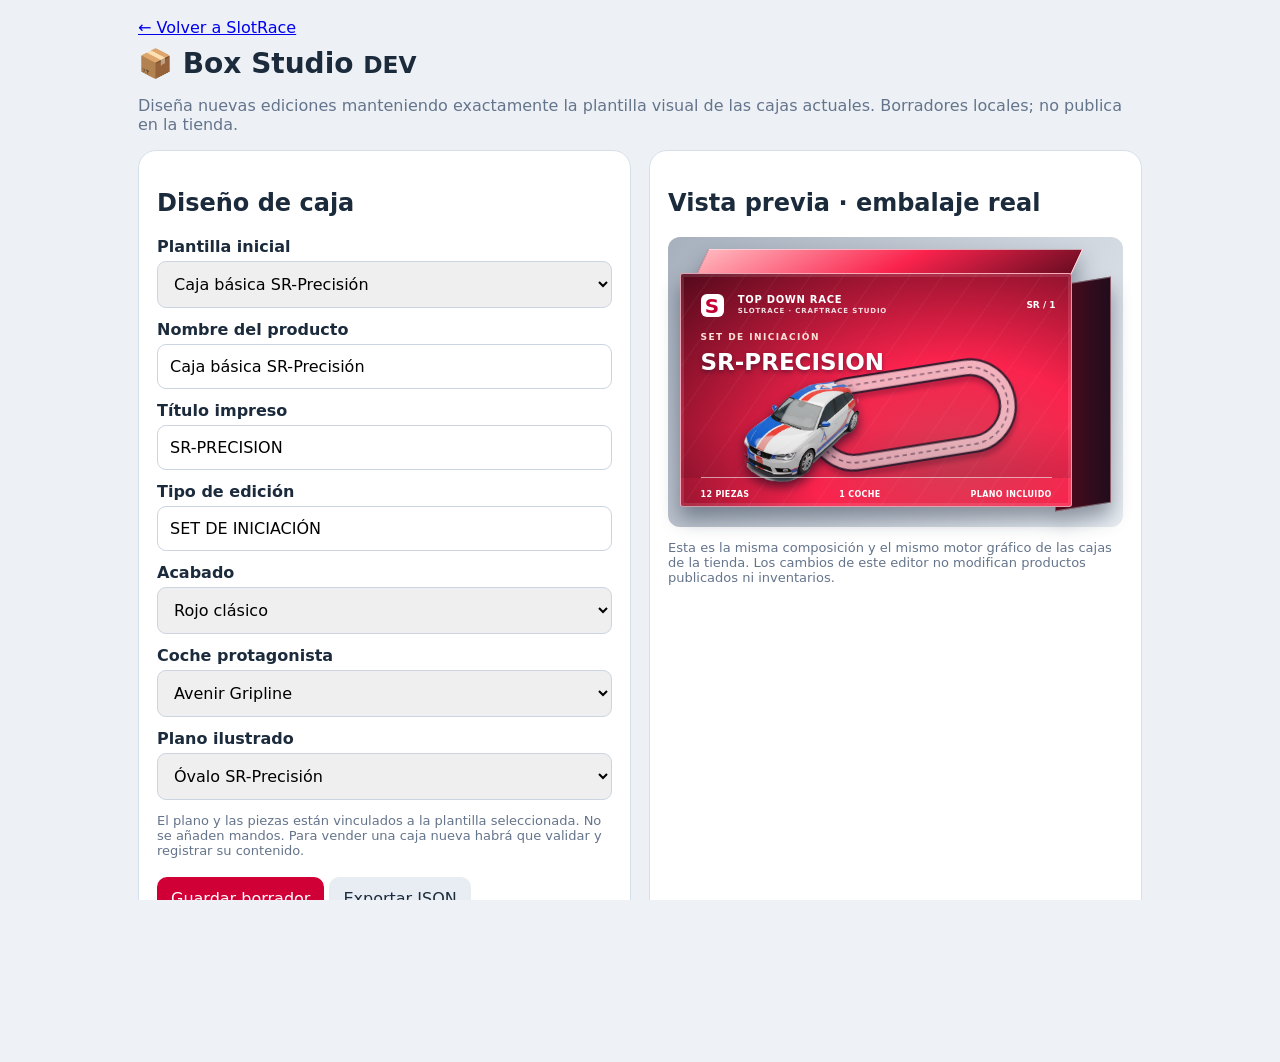
==== box-studio.html @ bc87bbdc "Add Box Studio draft editor using existing packaging renderer and visual layout" ====
<!doctype html><html lang="es"><head><meta charset="utf-8"><meta name="viewport" content="width=device-width,initial-scale=1"><title>SlotRace · Box Studio DEV</title><link rel="stylesheet" href="./src/site.css?v=0.15.30"><style>
body{margin:0;background:#edf1f6;color:#1b2b3c;font-family:system-ui,-apple-system,sans-serif}.studio{max-width:1040px;margin:auto;padding:18px}.studio h1{font-size:28px;margin:10px 0}.studio p{color:#64748b}.studio-grid{display:grid;grid-template-columns:minmax(0,1fr) minmax(0,1fr);gap:18px}.studio-panel{background:white;border:1px solid #d6e0ea;border-radius:18px;padding:18px;min-width:0}.studio-panel label{display:block;font-weight:750;margin:12px 0 5px}.studio-panel input,.studio-panel select{box-sizing:border-box;width:100%;padding:12px;border:1px solid #cbd5e1;border-radius:9px;font:inherit}.studio-panel button,.studio-panel a{display:inline-block;padding:12px 14px;margin:6px 5px 0 0;border:0;border-radius:10px;background:#d00036;color:white;font-weight:750;text-decoration:none;font:inherit;cursor:pointer}.studio-panel button.secondary{background:#e8edf4;color:#1b2b3c}.studio-preview{height:290px;background:linear-gradient(125deg,#a7b0bd,#e8edf2);border-radius:12px;padding:12px}.studio-preview .sr-package{height:100%}.studio-note{font-size:13px}.studio-status{min-height:24px;font-weight:700;color:#0d7768}@media(max-width:720px){.studio-grid{grid-template-columns:1fr}.studio-preview{height:250px}}</style></head><body><main class="studio"><a href="./index.html?v=0.15.30">← Volver a SlotRace</a><h1>📦 Box Studio <small>DEV</small></h1><p>Diseña nuevas ediciones manteniendo exactamente la plantilla visual de las cajas actuales. Borradores locales; no publica en la tienda.</p><div class="studio-grid"><section class="studio-panel"><h2>Diseño de caja</h2><label for="preset">Plantilla inicial</label><select id="preset"><option value="basic">Caja básica SR-Precisión</option><option value="rally">Open Rally Box</option></select><label for="name">Nombre del producto</label><input id="name" maxlength="70"><label for="short">Título impreso</label><input id="short" maxlength="32"><label for="kicker">Tipo de edición</label><input id="kicker" maxlength="36"><label for="theme">Acabado</label><select id="theme"><option value="red">Rojo clásico</option><option value="scarlet">Naranja rally</option></select><label for="car">Coche protagonista</label><select id="car"><option value="gripline">Avenir Gripline</option><option value="spark">Helix Spark</option></select><label for="plan">Plano ilustrado</label><select id="plan"><option value="oval">Óvalo SR-Precisión</option><option value="eight">Ocho con puente</option></select><p class="studio-note">El plano y las piezas están vinculados a la plantilla seleccionada. No se añaden mandos. Para vender una caja nueva habrá que validar y registrar su contenido.</p><button id="save">Guardar borrador</button><button id="export" class="secondary">Exportar JSON</button><button id="reset" class="secondary">Restaurar plantilla</button><p id="status" class="studio-status" role="status"></p></section><section class="studio-panel"><h2>Vista previa · embalaje real</h2><div class="studio-preview" id="preview"></div><p class="studio-note">Esta es la misma composición y el mismo motor gráfico de las cajas de la tienda. Los cambios de este editor no modifican productos publicados ni inventarios.</p></section></div></main><script type="module">
import {createSlotRaceBox} from "./src/box-factory.mjs";
import {renderSlotRaceBoxArt} from "./src/box-art.mjs";
const $=id=>document.getElementById(id);
const presets={
 basic:{name:"Caja básica SR-Precisión",short:"SR-PRECISION",kicker:"SET DE INICIACIÓN",theme:"red",car:"gripline",plan:"oval",pieces:{S350:3,START350:1,R2_45R:8}},
 rally:{name:"Open Rally Box",short:"OPEN RALLY",kicker:"EDICIÓN ESPECIAL",theme:"scarlet",car:"spark",plan:"eight",pieces:{S600:2,R2_45R:6,R2_45L:6}}
};
const ids=["name","short","kicker","theme","car","plan"];
const path={oval:"M35 30 H165 A43 43 0 0 1 165 116 H35 A43 43 0 0 1 35 30 Z",eight:"M20 70 C35 10 85 10 108 70 C130 130 181 130 196 70 C178 10 128 10 108 70 C84 130 34 130 20 70"};
const drawing=key=>'<svg viewBox="0 0 220 150" aria-hidden="true"><path d="'+path[key]+'" stroke="#1c2937" stroke-width="20" fill="none" stroke-linecap="round"/><path d="'+path[key]+'" stroke="#f4d6d9" stroke-width="15" fill="none"/><path d="'+path[key]+'" stroke="#5b6572" stroke-width="1.5" fill="none" stroke-dasharray="5 4"/></svg>';
function values(){return Object.fromEntries(ids.map(id=>[id,$(id).value]));}
function apply(v){ids.forEach(id=>$(id).value=v[id]??presets.basic[id]);render();}
function render(){try{const v=values(),p=presets[$("preset").value];const box=createSlotRaceBox({id:"box-studio-preview",name:v.name||"Nueva caja",short:v.short||"NUEVA CAJA",kicker:v.kicker||"COLECCIÓN",car:v.car,art:v.theme,pieces:p.pieces,plans:[v.plan]});$("preview").innerHTML=renderSlotRaceBoxArt(box,{carImage:"./assets/cars/"+(v.car==="spark"?"helix_spark":"avenir_gripline")+"_threequarter.webp",blueprint:drawing(v.plan)});}catch(e){$("status").textContent=e.message;}}
$("preset").addEventListener("change",()=>apply(presets[$("preset").value]));
ids.forEach(id=>$(id).addEventListener("input",render));
$("save").onclick=()=>{localStorage.setItem("slotrace-box-studio-draft-v1",JSON.stringify({preset:$("preset").value,...values()}));$("status").textContent="Borrador guardado en este dispositivo."};
$("reset").onclick=()=>{apply(presets[$("preset").value]);$("status").textContent="Plantilla restaurada."};
$("export").onclick=()=>{const v=values(),p=presets[$("preset").value];const data={schema:"slotrace-box-design-v1",...v,pieces:p.pieces,plans:[v.plan],status:"draft"};const blob=new Blob([JSON.stringify(data,null,2)],{type:"application/json"});const url=URL.createObjectURL(blob);const a=document.createElement("a");a.href=url;a.download="slotrace-box-design.json";a.click();setTimeout(()=>URL.revokeObjectURL(url),2000);$("status").textContent="Diseño exportado. No se ha publicado."};
try{const saved=JSON.parse(localStorage.getItem("slotrace-box-studio-draft-v1")||"null");if(saved&&presets[saved.preset]){$("preset").value=saved.preset;apply(saved)}else apply(presets.basic)}catch(_){apply(presets.basic)}
</script></body></html>
---- src/site.css ----
/* SlotRace LAB 0.4 — mesa física y pilotaje móvil. */
:root{font-family:Inter,ui-sans-serif,-apple-system,BlinkMacSystemFont,"Segoe UI",sans-serif;color:#e8f5f6;background:#071017;font-synthesis:none;--mint:#4ee7ce;--ink:#06131b;--panel:#0f2029;--border:#29444b;--muted:#9fb8bf}
*{box-sizing:border-box}
html,body{margin:0;width:100%;height:100%;height:100dvh;overflow:hidden;overscroll-behavior:none}
button,input{font:inherit}
button{cursor:pointer;touch-action:manipulation}
button:focus-visible{outline:3px solid #e5ff85;outline-offset:3px}
button:disabled{opacity:.35;cursor:not-allowed}
[hidden],.screen[hidden]{display:none!important}
.app{height:100%;height:100dvh;display:flex;flex-direction:column;overflow:hidden;background:radial-gradient(ellipse at 50% -25%,#244b4c 0%,#08141d 50%,#061018 100%)}
.mast{height:auto;min-height:61px;flex:none;display:flex;align-items:center;justify-content:space-between;gap:12px;padding:calc(env(safe-area-inset-top,0px) + 7px) clamp(12px,2vw,24px) 9px;border-bottom:1px solid #24434a}
.brand{display:flex;align-items:center;gap:10px;min-width:0}
.brand-icon{height:41px;width:41px;flex:none;border-radius:12px;background:linear-gradient(135deg,#45eed1,#26a4a1);display:grid;place-items:center;font-size:21px;color:#062626;font-weight:1000;box-shadow:0 4px 24px #24dfc033}
.brand small{display:block;color:#52deca;font-weight:850;font-size:9px;letter-spacing:1.8px}
.brand strong{display:block;font-size:clamp(18px,2.6vw,24px);letter-spacing:-.5px;line-height:1.08}
.brand em{font-style:normal;color:#4ee7ce}
.version{color:#91abb5;font-size:11px;text-align:right}
.actions{display:flex;align-items:center;gap:7px}
.mini{border:1px solid #3c646b;background:#193039;color:#d9f0ef;padding:8px 12px;border-radius:11px;white-space:nowrap;font-size:12px;font-weight:800;min-height:38px}
.mini.primary{background:#46d9bd;color:#032c27;border-color:#79fbe5}
.mini.alert{border-color:#7b6550;color:#f9d59d}
.screen{min-height:0;flex:1;display:flex;flex-direction:column}
.worktop{min-height:0;flex:1;position:relative;padding:clamp(9px,1.6vw,20px);display:flex}
.tableframe{position:relative;min-height:0;flex:1;border-radius:23px;overflow:hidden;background:#1a1510;box-shadow:0 24px 60px #0008,inset 0 1px 1px #dcb47955;border:1px solid #5d5543}
.tableframe canvas{display:block;width:100%;height:100%;touch-action:none;user-select:none;-webkit-user-select:none}
.boardchip{position:absolute;top:14px;left:14px;pointer-events:none;background:#0a1d1bcf;backdrop-filter:blur(12px);border:1px solid #3f8072;color:#dffcf2;border-radius:13px;padding:8px 11px;font-size:12px;font-weight:800;max-width:72%}
.boardchip small{display:block;color:#9fc8bc;font-size:10px;font-weight:600;letter-spacing:.4px}
.boardtools{position:absolute;top:12px;right:13px;display:flex;flex-direction:column;gap:5px}
.boardtools button{min-width:41px;height:41px;border-radius:12px;background:#0d2531da;color:#fff;border:1px solid #42666b;font-size:22px;font-weight:900;box-shadow:0 3px 10px #0005}
.boardtools button:active{background:#27646a}
.boardhint{position:absolute;bottom:13px;left:50%;transform:translateX(-50%);max-width:calc(100% - 22px);width:max-content;padding:7px 14px;border-radius:20px;background:#071b20d9;border:1px solid #50877c;box-shadow:0 3px 15px #0008;color:#eafbf4;text-align:center;font-size:12px;font-weight:750;pointer-events:none}
.boardhint.error{border-color:#d6a05f;color:#f5d6ad}
.controlbar{flex:none;display:flex;justify-content:space-between;align-items:center;gap:7px;padding:9px clamp(12px,2vw,22px);background:#11232b;border-top:1px solid #31505b}
.controlbar .left,.controlbar .right{display:flex;gap:7px;align-items:center;min-width:0}
.controlbar .status{font-size:12px;color:#bed5d7;min-width:0;overflow:hidden;text-overflow:ellipsis;white-space:nowrap}
.controlbar .status.good{color:#7ff1cf}.controlbar .status.warn{color:#f6c785}
.controlbar .primary{min-width:130px;font-size:13px;min-height:43px}
.tray{flex:none;min-height:130px;max-height:201px;background:linear-gradient(#172e34,#0d2028);border-top:1px solid #3a5860;padding:9px clamp(11px,2vw,22px) calc(9px + env(safe-area-inset-bottom,0px));overflow:hidden}
.tray-title{display:flex;justify-content:space-between;align-items:center;gap:8px;margin-bottom:8px;font-size:11px;letter-spacing:.5px;color:#9ac9c7;font-weight:900}
.tray-title small{font-size:10px;color:#809ca1;font-weight:600;letter-spacing:0}
.pieces{display:flex;gap:9px;overflow-x:auto;overflow-y:hidden;scrollbar-width:thin;scrollbar-color:#44686c transparent;padding-bottom:6px;-webkit-overflow-scrolling:touch;touch-action:pan-x}
.piece-card{position:relative;flex:0 0 127px;min-width:127px;height:93px;border-radius:12px;border:1px solid #476771;background:linear-gradient(150deg,#253942,#142830);color:#e7f5f3;padding:10px 9px;display:flex;flex-direction:column;align-items:start;justify-content:space-between;text-align:left;touch-action:pan-x}
.piece-card:active{background:#29514c}
.piece-card.selected{border-color:#64f1d2;box-shadow:inset 0 0 0 1px #54efd1}
.piece-card .pictogram{font-size:22px;color:#71e9d3;font-weight:850;line-height:1}
.piece-card strong{font-size:12px;line-height:1.1}
.piece-card small{font-size:10px;color:#afc3c5}
.piece-card .qty{position:absolute;top:7px;right:8px;color:#07312b;background:#53d7bd;border-radius:7px;padding:1px 6px;font-size:11px;font-weight:900}
.piece-card:disabled .qty{background:#4b6667;color:#aabbbb}
.selector{color:#fff;font-size:11px;background:#2b434b;border-radius:9px;padding:7px 9px}
.panel-line{display:flex;align-items:center;justify-content:space-between;gap:8px;min-height:33px}
.panel-line .buttons{display:flex;gap:6px}
.panel-line .buttons button{padding:6px 10px;min-height:32px}
.drawer{position:absolute;left:50%;bottom:calc(100% - 2px);transform:translateX(-50%);width:min(410px,95vw);background:#10292dda;border:1px solid #4d8885;border-radius:14px 14px 0 0;padding:8px 12px;color:#f6f8ee;font-size:12px;text-align:center;pointer-events:none}
.race-view{flex:1;min-height:0;position:relative;padding:9px 10px 0}
.race-view .tableframe{height:100%}
.race-hud{position:absolute;top:20px;left:19px;right:19px;display:grid;grid-template-columns:repeat(3,minmax(0,1fr));gap:7px;pointer-events:none}
.race-hud .hud{background:#061922dd;backdrop-filter:blur(7px);border:1px solid #468275;border-radius:12px;padding:8px;text-align:center;box-shadow:0 5px 12px #0005}
.race-hud .hud small{display:block;color:#b9d2d3;font-size:10px;font-weight:800}
.race-hud .hud strong{display:block;color:#eafff7;font-size:clamp(17px,4vw,26px);font-weight:950;font-variant-numeric:tabular-nums;white-space:nowrap;overflow:hidden;text-overflow:ellipsis}
.race-hud .hud strong.green{color:#59e7c5}
.race-hint{position:absolute;bottom:11px;left:22px;right:22px;text-align:center;pointer-events:none}
.race-hint span{display:inline-block;background:#051c22da;border:1px solid #4d7779;border-radius:20px;font-size:12px;font-weight:750;padding:6px 13px;color:#dbf5ee}
.race-controls{flex:none;background:#112b34;border-top:1px solid #416c72;padding:9px 13px calc(11px + env(safe-area-inset-bottom,0px));display:grid;grid-template-columns:1fr 2.4fr;gap:9px;align-items:end}
.gas-control{min-width:0}
.gas-header{display:flex;align-items:center;justify-content:space-between;font-size:11px;color:#bee4de;font-weight:850}
#throttle{display:block;width:100%;height:36px;accent-color:#47e7c9;touch-action:none}
.trigger{height:73px;width:100%;background:linear-gradient(160deg,#6dffdc,#2ec3b4);border:2px solid #9bfde7;color:#073128;border-radius:15px;font-weight:1000;font-size:19px;letter-spacing:.5px;box-shadow:inset 0 -7px 0 #13716a22,0 5px 18px #0004;touch-action:none;user-select:none;-webkit-user-select:none}
.trigger:active,.trigger.pressed{background:#d6ffe2;transform:translateY(2px)}
.race-buttons{display:flex;flex-wrap:wrap;gap:6px;align-items:center}
.race-buttons .mini{flex:1 1 auto}
.race-footer{color:#b1cacc;font-size:10px;text-align:center;grid-column:1/-1}
#toast{position:fixed;z-index:200;top:calc(env(safe-area-inset-top,0px) + 67px);left:50%;transform:translateX(-50%);max-width:min(90vw,450px);background:#153930ed;border:1px solid #59af9b;border-radius:12px;padding:10px 15px;color:#e5fff6;font-size:13px;font-weight:700;box-shadow:0 7px 30px #0008;text-align:center;pointer-events:none;opacity:0;transition:opacity .2s}
#toast.show{opacity:1}
.isloading{color:#bedad7}
@media(max-width:660px){
.mast{min-height:57px;padding-bottom:7px}.brand-icon{width:36px;height:36px;font-size:19px}.brand strong{font-size:19px}.version{display:block;font-size:10px;line-height:1.3;white-space:nowrap;color:#6af0d5;font-weight:900}
.worktop{padding:7px}.tableframe{border-radius:17px}.boardchip{left:9px;top:10px;font-size:11px;padding:6px 9px;max-width:65%}.boardtools{right:9px;top:9px}
.boardtools button{width:36px;height:37px;min-width:36px;font-size:20px}.boardhint{font-size:11px;padding:6px 10px;bottom:8px}
.controlbar{padding:7px 9px}.controlbar .status{max-width:43vw;font-size:11px}.controlbar .mini{padding:6px 10px;font-size:11px;min-height:39px}
.tray{min-height:121px;max-height:158px;padding-top:7px}.tray-title{margin-bottom:6px;font-size:10px}.piece-card{height:84px;flex-basis:116px;min-width:116px;padding:8px}
.race-view{padding:4px 5px 0}.race-view .tableframe{border-radius:13px}.race-hud{top:12px;left:12px;right:12px;gap:5px}.race-hud .hud{padding:5px 3px;border-radius:9px}.race-hud .hud small{font-size:9px}.race-hud .hud strong{font-size:clamp(15px,4.7vw,20px)}
.race-controls{grid-template-columns:1fr 1.5fr;gap:8px;padding:7px 9px calc(8px + env(safe-area-inset-bottom,0px))}.trigger{height:67px;font-size:16px}.race-buttons .mini{font-size:11px;padding:7px}.race-footer{font-size:9px}
}
@media(max-height:640px){
.tray{min-height:102px;padding-bottom:4px}.piece-card{height:70px}.piece-card .pictogram{font-size:16px}
.race-controls{padding-top:4px}.trigger{height:52px}.race-footer{display:none}
.race-hud{top:8px}.race-hud .hud{padding:3px}
}
@media(orientation:landscape) and (max-height:520px){
.mast{min-height:38px;padding-top:3px;padding-bottom:3px}.brand-icon{height:28px;width:28px;font-size:15px}.brand strong{font-size:17px}.brand small{display:none}
.race-controls{position:absolute;right:0;bottom:0;z-index:5;width:min(42vw,360px);border-left:1px solid #416c72;border-radius:14px 0 0 0;padding-bottom:calc(5px + env(safe-area-inset-bottom,0px))}
.race-view{padding:2px}.race-hud{right:min(42vw,370px)}
.race-hint{right:min(42vw,360px)}
.race-buttons{display:flex}.race-buttons .mini{padding:4px;font-size:10px}.trigger{height:54px}
.worktop{padding:4px}.tray{min-height:95px}.controlbar{padding:4px 8px}
}
@media(prefers-reduced-motion:reduce){*{scroll-behavior:auto!important;transition:none!important}}

/* Piezas físicas sueltas: asa táctil de arrastre y barra de herramientas sin recortes */
.piece-card .grip{position:absolute;right:9px;bottom:8px;border:1px solid #80bfb4;background:#1b494a;border-radius:7px;color:#a5ffee;font-size:22px;line-height:23px;width:32px;height:28px;text-align:center;touch-action:none;cursor:grab;user-select:none;-webkit-user-select:none}
.piece-card .grip:active{background:#4ceccc;color:#062522;cursor:grabbing}
.panel-line{flex-wrap:wrap}
.panel-line .selector{flex:1 1 165px;max-width:100%;overflow:hidden;text-overflow:ellipsis;white-space:nowrap;font-size:10px}
.panel-line .buttons{max-width:100%;overflow-x:auto;scrollbar-width:none;-webkit-overflow-scrolling:touch}
.panel-line .buttons .mini{white-space:nowrap;flex:none}
@media(max-width:660px){
 .tray{min-height:175px;max-height:205px}
 .tray .piece-card{height:79px}
 .tray .tray-title{font-size:10px}
 .tray .panel-line{row-gap:4px}
 .tray .panel-line .buttons .mini{min-height:30px;padding:5px 9px}
 .piece-card .grip{bottom:7px}
}

/* El botón de cierre exacto no debe esconderse en la bandeja de piezas. */
.controlbar .right .mini{white-space:nowrap;min-width:0;font-size:12px}
.controlbar .right #autoClose{border-color:#91bdae;color:#c5f6e7}
@media(max-width:660px){
 .controlbar .status{max-width:31vw;font-size:10px;letter-spacing:-.15px}
 .controlbar .right{gap:5px}
 .controlbar .right .mini{padding:8px 7px;font-size:11px;min-height:40px}
 .controlbar .right .primary{min-width:101px}
}

/* DEV 0.5.0: la versión siempre visible tras la pantalla de carga. */
@media(max-width:660px){
 .mast .brand small{display:none}
 .mast .brand{flex:1;min-width:0}
 .mast .brand strong{font-size:20px}
 .mast .version{flex:none;text-align:right;font-variant-numeric:tabular-nums}
 .boardtools #gridToggle{font-size:12px;font-weight:900;padding:0 6px;min-width:53px;white-space:nowrap}
}

/* DEV 0.5.1 — gatillo único, progresivo, graduado y apto para dos direcciones de gesto. */
.gas-control{display:flex;flex-direction:column;gap:7px;min-width:0}
.gas-control .gas-header{font-size:10px;gap:8px;letter-spacing:.1px}
.trigger{
  display:block;position:relative;isolation:isolate;overflow:hidden;
  width:100%;height:132px;min-height:100px;padding:0;margin:0;
  background:linear-gradient(160deg,#172d36,#0c242b);
  border:2px solid #72c7b4;border-radius:17px;box-shadow:inset 0 0 0 1px #163c42,0 5px 18px #0005;
  color:#e6fff5;cursor:ns-resize;touch-action:none;user-select:none;-webkit-user-select:none;
  -webkit-tap-highlight-color:transparent;
  transform:none;transition:none;
}
.trigger:active,.trigger.pressed{background:linear-gradient(160deg,#172d36,#0c242b);transform:none}
.trigger:disabled{opacity:.36;cursor:not-allowed}
.trigger-fill{
  position:absolute;z-index:-1;left:0;right:0;bottom:0;height:0%;
  background:linear-gradient(0deg,#24bca1 0%,#54efc9 68%,#a0ffcf 100%);
  border-top:2px solid #c5ffe5;box-shadow:0 -3px 20px #32f3cd50;
  pointer-events:none;transition:none;
}
.trigger-guides{
  position:absolute;z-index:2;inset:7px 8px 8px auto;
  display:flex;flex-direction:column;justify-content:space-between;align-items:end;
  color:#c8e7e0;font-size:10px;font-weight:850;font-variant-numeric:tabular-nums;line-height:1;
  pointer-events:none;
}
.trigger-guides span{padding:2px 2px 2px 13px;border-right:2px solid #bcffde7a;min-width:27px;text-align:right;text-shadow:0 1px 3px #0e263d}
.trigger-face{
  position:absolute;inset:8px 36px 7px 8px;z-index:1;
  display:flex;flex-direction:column;justify-content:center;align-items:center;gap:2px;
  text-align:center;pointer-events:none;text-shadow:0 2px 5px #05191b80;
}
.trigger-face strong{font-size:clamp(27px,5.5vw,37px);font-weight:1000;font-variant-numeric:tabular-nums;line-height:1.1}
.trigger-face>span{font-size:12px;font-weight:950;line-height:1.2;letter-spacing:.25px}
.trigger-face small{font-size:9px;font-weight:750;line-height:1.2;opacity:.9}
.trigger.pressed .trigger-face{color:#032b28;text-shadow:0 1px 4px #f2fff981}
.trigger.pressed .trigger-guides{color:#0b483a}
@media(max-width:660px){
 .trigger{height:132px}
 .gas-control .gas-header{font-size:9px}
 .trigger-face strong{font-size:30px}
 .trigger-face>span{font-size:11px}
}
@media(max-height:650px){
 .trigger{height:92px;min-height:77px}
 .trigger-face{inset:3px 33px 3px 5px}
 .trigger-face strong{font-size:26px}
 .trigger-face small{font-size:8px}
 .trigger-guides{inset:5px 6px}
}
@media(orientation:landscape) and (max-height:520px){
 .trigger{height:103px;min-height:82px}
 .gas-control .gas-header{font-size:9px}
}

/* El relleno debe permanecer por encima del fondo del gatillo. */
.trigger-fill{z-index:0}


/* DEV 0.5.3 — rueda vertical táctil + lectura fuera del pulgar. */
.gas-control{gap:7px;min-width:0}
.gas-control .gas-header{display:flex;gap:5px;align-items:center;justify-content:space-between;font-size:10px;color:#bcddd9}
.gas-control .gas-header>span{font-size:10px;line-height:1.2}
.dial-sound{background:#203d43;color:#a5eadc;border:1px solid #58857b;border-radius:8px;
  font-size:10px;font-weight:950;min-width:63px;padding:7px 5px;white-space:nowrap;touch-action:manipulation}
.dial-sound[aria-pressed="false"]{color:#98abb1;background:#1b2c36;border-color:#3b5360}
.dial-layout{display:flex;gap:10px;align-items:stretch;height:170px;min-width:0}
.trigger.dial-wheel{
  position:relative;display:block;isolation:isolate;
  flex:0 0 70px;width:70px;height:100%;min-height:0;padding:0;
  background:linear-gradient(90deg,#15242c 0%,#415d65 18%,#263b43 45%,#516870 70%,#172c34 100%);
  border:2px solid #72b6ac;border-radius:24px;box-shadow:inset 3px 0 10px #080e16bb,inset -4px 0 8px #111d25,0 7px 18px #0006;
  touch-action:none;user-select:none;-webkit-user-select:none;-webkit-tap-highlight-color:transparent;
  cursor:ns-resize;transform:none;transition:none;color:#d8fff3;
}
.trigger.dial-wheel:active,.trigger.dial-wheel.pressed{background:linear-gradient(90deg,#162b36,#43656c 17%,#2b4b50 48%,#507d77 75%,#1c3840);transform:none}
.trigger.dial-wheel:disabled{opacity:.4}
.dial-grooves{position:absolute;inset:10px 8px;border-radius:14px;
  background:repeating-linear-gradient(to bottom,#d9f5ec69 0px,#d9f5ec69 2px,#0d222c0a 2px,#0d222c0a 9px);
  opacity:.74;box-shadow:inset 0 0 10px #0008;pointer-events:none}
.dial-arrows{position:absolute;inset:13px 5px;display:flex;flex-direction:column;align-items:center;justify-content:space-between;
  font-size:15px;font-weight:1000;text-shadow:0 1px 4px #03161d;color:#c6fff0;pointer-events:none}
.dial-arrows span{display:grid;place-items:center;width:43px;height:37px;border:1px solid #9bd9c0;
  border-radius:12px;background:#0e302cda;font-size:13px;letter-spacing:1.4px}
.dial-display{flex:1;min-width:0;position:relative;display:grid;grid-template-columns:minmax(0,1fr) 58px;
  grid-template-rows:1fr auto;border:1px solid #4b867f;border-radius:14px;
  background:linear-gradient(140deg,#112d33,#071c26);padding:10px 8px 7px;
  box-shadow:inset 0 0 0 1px #173c43}
.dial-readout{min-width:0;display:flex;flex-direction:column;align-items:center;justify-content:center;gap:7px;white-space:nowrap}
.dial-readout strong{font-size:clamp(29px,6.8vw,43px);line-height:1.1;font-weight:1000;color:#73f3d0;font-variant-numeric:tabular-nums}
.dial-readout span{font-size:11px;font-weight:800;color:#b5d9d5;font-variant-numeric:tabular-nums}
.dial-graph{height:100%;min-height:110px;display:flex;align-items:stretch;gap:5px;justify-content:center}
.dial-bar{position:relative;width:17px;height:100%;background:#0a171e;border-radius:7px;border:1px solid #638c89;
  box-shadow:inset 0 0 5px #0008;overflow:hidden}
.dial-bar-fill{position:absolute;bottom:0;left:0;right:0;height:0%;background:linear-gradient(0deg,#20ba9b,#8cffe0);transition:none;
  box-shadow:0 -2px 6px #3aefc955}
.dial-guides{display:flex;flex-direction:column;justify-content:space-between;align-items:end;
  font-size:10px;font-weight:850;line-height:1;color:#bdd4d3;min-width:24px;font-variant-numeric:tabular-nums}
.dial-guides span{line-height:1}
.dial-display>small{grid-column:1/-1;text-align:center;margin-top:5px;color:#9ccac4;font-size:9px;
  font-weight:900;letter-spacing:.2px;white-space:nowrap}
@media(max-width:660px){
 .dial-layout{height:148px;gap:8px}
 .trigger.dial-wheel{flex-basis:66px;width:66px}
 .dial-display{grid-template-columns:minmax(0,1fr) 52px;padding:8px 5px 6px}
 .dial-readout strong{font-size:30px}
 .dial-guides{font-size:9px}
 .dial-display>small{font-size:8px;letter-spacing:0}
 .gas-control .gas-header>span{font-size:9px}
}
@media(max-height:650px){
 .dial-layout{height:115px}
 .trigger.dial-wheel{border-radius:18px;min-height:0;height:100%}
 .dial-graph{min-height:70px}
 .dial-display{padding-top:5px}
 .dial-display>small{display:none}
 .dial-readout strong{font-size:26px}
}
@media(orientation:landscape) and (max-height:520px){
 .dial-layout{height:113px}
 .trigger.dial-wheel{flex-basis:57px;width:57px}
 .dial-display>small{display:none}
}

/* DEV 0.5.6 · lectura izquierda + rueda a la derecha, con separación móvil.
   Se preservan el ancho táctil y el recorrido vertical de la rueda. */
.dial-layout{gap:12px;align-items:stretch;justify-content:flex-end}
.dial-layout>.dial-display{order:0;min-width:0;flex:1 1 auto}
.dial-layout>.dial-wheel{order:1;flex-shrink:0;align-self:stretch}
@media(max-width:660px){
  .dial-layout{gap:8px}
  .dial-display{grid-template-columns:minmax(0,1fr) 45px;padding:8px 5px 6px}
  .dial-readout strong{font-size:clamp(26px,7vw,30px)}
}
@media(orientation:landscape) and (max-height:520px){
  .dial-layout{gap:7px}
  .dial-display{grid-template-columns:minmax(0,1fr) 40px}
  .dial-readout strong{font-size:25px}
}

/* DEV 0.6.0 · mesa puzzle: botón Iniciar a la vista y herramientas desplazables. */
.panel-line{min-width:0}
.panel-line .buttons{flex:1 1 auto;min-width:0;justify-content:flex-start;
 overflow-x:auto;overflow-y:hidden;scrollbar-width:thin;
 scroll-snap-type:x proximity;-webkit-overflow-scrolling:touch}
.panel-line .buttons .mini{flex:none;scroll-snap-align:start}
#joinPiece{border-color:#a6ffe5;background:#49e3c4;color:#062f29;
 font-weight:950;box-shadow:0 0 0 1px #43ddaa30}
#joinPiece:disabled{opacity:.36}
@media(max-width:660px){
 .panel-line{flex-wrap:wrap;gap:5px}
 .panel-line .selector{flex:0 0 100%;padding:5px 8px}
 .panel-line .buttons{flex:1 1 100%}
 .panel-line .buttons .mini{min-height:35px}
}

/* iOS: la lengüeta de inventario debe seguir el dedo, no desplazar
   lateralmente la caja mientras se arrastra hacia la mesa. */
.piece-card .grip{touch-action:none;-webkit-user-select:none;user-select:none}


/* DEV 0.7.0 — una única caja realista con corcho blanco troquelado. */
.tray{transition:height .18s ease;overflow:hidden}
.tray.case-open{
  display:flex;flex-direction:column;flex:0 0 auto;
  height:min(51dvh,470px);min-height:318px;max-height:none;
  background:linear-gradient(#172b33,#0a161b);
  padding-bottom:calc(7px + env(safe-area-inset-bottom,0px));
}
.tray:not(.case-open){
  display:flex;flex-direction:column;flex:0 0 auto;
  height:158px;min-height:140px;max-height:none;
}
.case-title{min-width:0;display:flex;flex-direction:column;gap:1px}
.case-title .case-kicker{color:#5ee8cf;font-size:8px;letter-spacing:1.2px;font-weight:950}
.case-title strong{font-size:13px;color:#e9f4f1;letter-spacing:.2px;line-height:1.1}
.case-title small{color:#acc7c4;font-size:10px;letter-spacing:0;font-weight:750}
.case-actions{display:flex;gap:6px;align-items:center;justify-content:flex-end;flex-wrap:nowrap}
.case-actions .mini{padding:6px 8px;min-height:36px;font-size:11px}
#caseToggle{background:#e9dfb7;color:#243d39;border:1px solid #f3e9c5;box-shadow:0 2px 8px #0004}
.case-shell{
  position:relative;display:flex;flex-direction:column;min-height:0;flex:1;
  background:linear-gradient(150deg,#151d23,#3a4145 50%,#13191e);
  border:5px solid #354047;border-top:6px solid #6a7377;
  border-radius:17px;box-shadow:inset 0 0 0 2px #161c20,inset 0 0 28px #0009,0 3px 9px #0007;
  overflow:hidden;margin-top:5px;
}
.case-lid{flex:none;min-height:22px;display:flex;justify-content:space-between;align-items:center;gap:8px;
  padding:3px 12px;background:linear-gradient(90deg,#30383e,#4f5a5c,#343d42);
  color:#d8e3dd;font-size:8px;font-weight:950;letter-spacing:1.2px;
  text-shadow:0 1px 2px #060f10}
.case-lid:before,.case-lid:after{content:"";background:#b7c5bf;height:3px;width:18px;border-radius:4px;opacity:.6}
.case-lid span{white-space:nowrap;overflow:hidden;text-overflow:ellipsis}
/* Kit físico dentro del maletín: dos apoyos y rampas para una recta seleccionada. */
.bridge-kit{
  flex:none;display:flex;align-items:center;gap:9px;min-height:66px;
  margin:5px 7px 2px;padding:8px 9px;border:1px solid #8bd9be;
  border-radius:10px;background:linear-gradient(125deg,#2d4d4f,#142e38);
  color:#ddfff4;text-align:left;cursor:pointer;touch-action:manipulation;
  box-shadow:inset 0 0 0 1px #c7ffe318,0 2px 7px #0009;
}
.bridge-kit-icon{position:relative;flex:none;width:68px;height:44px;
  border-radius:6px;display:block;background:#143c37;box-shadow:inset 0 0 0 1px #7ffcd53d}
.bridge-deck{position:absolute;left:6px;right:6px;top:6px;height:15px;
  border:3px solid #94a5ac;border-radius:2px;
  background:repeating-linear-gradient(90deg,#303e45 0 8px,#080d10 8px 10px,#9cb5b9 10px 11px,#303e45 11px 20px);
  transform:skewY(-9deg);box-shadow:1px 4px 6px #0008}
.bridge-leg{position:absolute;top:22px;left:13px;width:9px;height:16px;
  background:linear-gradient(90deg,#718994,#c6d9d6,#647984);
  border-radius:2px;box-shadow:1px 3px 3px #0008}
.bridge-leg:last-child{left:auto;right:13px}
.bridge-kit-copy{min-width:0;display:flex;flex:1;flex-direction:column;gap:4px}
.bridge-kit-copy strong{font-size:11px;font-weight:950;letter-spacing:.2px}
.bridge-kit-copy small{font-size:9px;font-weight:750;color:#b6d4cf}
.bridge-kit-cta{flex:none;border:1px solid #bbffe3;border-radius:8px;padding:7px;
  background:#53dabe;color:#053c37;font-size:9px;font-weight:1000}
.bridge-kit[aria-pressed="true"]{border-color:#ffe095;box-shadow:inset 0 0 0 2px #ffe095a8}
@media(max-width:400px){.bridge-kit{gap:5px;padding:6px}
 .bridge-kit-icon{width:52px;height:39px}
 .bridge-kit-cta{padding:5px;font-size:8px}
 .bridge-kit-copy small{font-size:8px}
}
.pieces.foam-insert{
  position:relative;flex:1;min-height:0;
  display:grid;grid-template-columns:repeat(3,minmax(0,1fr));
  grid-auto-rows:114px;align-content:start;
  gap:8px;padding:12px 15px 14px 10px;
  overflow-y:scroll;overflow-x:hidden;
  scrollbar-width:thin;scrollbar-color:#607e7c #dfe6e2;
  scrollbar-gutter:stable;
  -webkit-overflow-scrolling:touch;
  overscroll-behavior-y:contain;touch-action:pan-y;
  background:
    radial-gradient(circle at 13% 19%,#fff8 0 1px,transparent 1.5px) 0 0/10px 10px,
    radial-gradient(circle at 67% 53%,#5c696025 0 1px,transparent 1.5px) 0 0/8px 8px,
    repeating-linear-gradient(130deg,#ffffffe5 0 5px,#e7e9e5 6px,#f2f1ea 11px);
  box-shadow:inset 0 0 22px #52616144,inset 0 0 0 3px #ffffff80;
}
.foam-pocket{
  position:relative;min-width:0;width:100%;height:113px;overflow:hidden;
  padding:5px 3px 4px;border:0;border-radius:12px;
  background:radial-gradient(ellipse at 50% 45%,#bbc1be6b 0,#e0e5e180 62%,#f8f8f4b8 100%);
  box-shadow:inset 1px 1px 5px #9daba580,inset -1px -1px 5px #fffffff0;
  color:#203639;display:flex;flex-direction:column;justify-content:space-between;align-items:center;
  text-align:center;cursor:pointer;touch-action:pan-y;user-select:none;-webkit-user-select:none;
  -webkit-tap-highlight-color:transparent;
}
.foam-pocket:active{cursor:pointer}
.foam-pocket.selected{outline:2px solid #1aa991;outline-offset:-2px}
.foam-pocket.empty{opacity:.78}
.foam-pocket.empty .mini-slot-piece{opacity:0}
.foam-pocket:disabled{cursor:not-allowed}
.foam-pocket .qty{
  position:absolute;right:4px;top:3px;z-index:2;
  min-width:28px;border-radius:8px;padding:2px 5px;
  background:#163f42;color:#b5ffe9;border:1px solid #64b7aa;
  font-size:12px;font-weight:1000;font-variant-numeric:tabular-nums;
  box-shadow:0 2px 4px #0003;
}
.foam-pocket.empty .qty{background:#74807d;color:#f4f6ee;border-color:#9ea9a5}
.foam-well{height:79px;width:100%;display:grid;place-items:center;pointer-events:none}
.foam-well svg{display:block;width:100%;height:100%;overflow:visible;
  filter:drop-shadow(0 2px 1px #84918d45)}
.foam-cutout-shadow,.foam-cutout,.mini-slot-piece path{
  fill:none;stroke-linecap:butt;stroke-linejoin:round;
}
.mini-slot-piece{pointer-events:none}
.foam-pocket .foam-drag-grip{
  position:absolute;z-index:5;left:5px;top:4px;
  width:39px;height:38px;border-radius:10px;
  display:grid;place-items:center;
  background:linear-gradient(150deg,#1b5758,#123438);
  border:1px solid #6dc9b8;box-shadow:0 2px 5px #0006;
  color:#baffee;font-size:24px;line-height:1;
  cursor:grab;pointer-events:auto;touch-action:none;
  -webkit-user-select:none;user-select:none;
}
.foam-pocket .foam-drag-grip:active{cursor:grabbing;background:#2ba68f;color:#052b29}
.pieces.foam-insert::-webkit-scrollbar{width:8px}
.pieces.foam-insert::-webkit-scrollbar-thumb{
  border-radius:8px;background:#597d78;border:1px solid #edf1ec;
}
.pieces.foam-insert::-webkit-scrollbar-track{background:#dfe6e2}
.foam-pocket .pocket-caption{position:relative;z-index:2;display:flex;flex-direction:column;align-items:center;gap:1px;
  width:100%;min-width:0;white-space:nowrap;pointer-events:none}
.foam-pocket .pocket-caption strong{font-size:9px;line-height:1;color:#293d3c;letter-spacing:.25px;font-weight:1000}
.foam-pocket .pocket-caption small{font-size:8px;color:#586c65;line-height:1;font-weight:850}
.case-foot{flex:none;display:flex;justify-content:space-between;gap:7px;padding:3px 10px;
  background:linear-gradient(#343d41,#1e292f);color:#d3e7dd;
  font-size:8px;font-weight:850;letter-spacing:.4px}
.case-closed{flex:1;display:grid;place-items:center;
  background:linear-gradient(90deg,#313d42,#435056,#313c41);
  border:2px solid #738282;border-radius:10px;
  margin-top:5px;color:#dce5df;font-size:10px;font-weight:900;letter-spacing:.6px}
.case-closed[hidden]{display:none!important}
@media(max-width:660px){
 .tray.case-open{height:min(51dvh,455px);min-height:300px}
 .case-shell{border-width:4px;border-top-width:5px}
 .pieces.foam-insert{gap:6px;padding:8px 13px 12px 8px;grid-auto-rows:108px}
 .foam-pocket{height:108px}
 .foam-well{height:73px}
 .case-lid{font-size:7px;padding:3px 8px}
 .case-actions .mini{padding:6px;min-height:33px}
 .case-title strong{font-size:12px}
}
@media(max-width:360px){
 .pieces.foam-insert{grid-template-columns:repeat(2,minmax(0,1fr));grid-auto-rows:105px}
 .tray.case-open{height:min(56dvh,480px)}
 .foam-pocket{height:105px}
}
@media(orientation:landscape) and (max-height:530px){
 .tray.case-open{height:min(51dvh,255px);min-height:160px}
 .pieces.foam-insert{grid-template-columns:repeat(3,minmax(0,1fr));grid-auto-rows:105px;overflow-x:hidden;overflow-y:auto}
 .foam-pocket{height:105px}
 .case-lid{display:none}
 .tray:not(.case-open){height:124px;min-height:100px}
}
@media(prefers-reduced-motion:reduce){.tray{transition:none}}

/* DEV 0.9.2 — el asa controla el arrastre táctil, la espuma controla el scroll. */
.foam-pocket .foam-drag-grip{-webkit-tap-highlight-color:transparent;overscroll-behavior:contain}

/* DEV 0.9.7: aviso de diagnóstico geométrico, sin tapar la mesa */
.gap-info:not([hidden]){display:block;margin:6px 12px 0;padding:10px 12px;border:1px solid #59bdb1;border-radius:10px;background:#123d3e;color:#ddfff5;font-weight:750;font-size:12px;line-height:1.45}
@media(max-width:450px){.gap-info:not([hidden]){font-size:11px;padding:8px 9px}}

/* DEV 0.9.7: el nuevo medidor y los controles de cierre caben en iPhone.
   Nunca se recortan ni comprimen fuera de pantalla. */
.controlbar .right #measureGap{border-color:#68babb;color:#b9f3e7}
@media(max-width:660px){
 .controlbar{display:grid;grid-template-columns:minmax(0,1fr);gap:6px;align-items:stretch}
 .controlbar .left{width:100%}
 .controlbar .status{max-width:100%;font-size:11px}
 .controlbar .right{display:grid;grid-template-columns:1fr 1fr 1fr;width:100%;gap:6px}
 .controlbar .right .mini,.controlbar .right .primary{width:100%;min-width:0;padding:8px 5px;font-size:11px;min-height:42px}
}


/* SlotRace 0.10 — áreas separadas: menú / construcción / competición. */
.mast-actions{display:flex;align-items:center;gap:9px}
.mast-home{background:#16373a;color:#9ff8e1;border:1px solid #477c76;min-height:36px}
.home-screen{background:radial-gradient(ellipse at 50% 0%,#17484d 0%,#071722 64%,#081118 100%);min-height:0}
.home-scroll{height:100%;overflow-y:auto;overscroll-behavior:contain;-webkit-overflow-scrolling:touch;padding:clamp(14px,2.8vw,34px) max(15px,env(safe-area-inset-left,0px)) calc(35px + env(safe-area-inset-bottom,0px));max-width:850px;width:100%;margin:auto}
.home-hero{position:relative;text-align:center;isolation:isolate;padding:12px 10px 115px;min-height:238px;overflow:hidden}
.home-hero:before{content:"";position:absolute;inset:0 0 auto;height:205px;border-radius:28px;background:radial-gradient(ellipse at 50% 55%,#32978a4d,#001b2800 72%);pointer-events:none}
.home-kicker{display:block;font-size:10px;letter-spacing:3.3px;color:#65e7c9;font-weight:950;position:relative}
.home-hero h1{position:relative;margin:10px 0 7px;font-size:clamp(38px,10vw,66px);line-height:1;letter-spacing:-2.9px;font-weight:1000;color:#f7fff8;text-shadow:0 5px 15px #0009}
.home-hero h1 span{color:#52e6bf}
.home-hero p{position:relative;color:#b6d7d6;font-size:13px;margin:6px 0;line-height:1.45}
.home-car{position:absolute;z-index:-0;left:50%;bottom:-55px;width:114px;height:195px;transform:translateX(-50%) rotate(30deg);filter:drop-shadow(15px 18px 14px #000b)}
.home-car img{width:100%;height:100%;object-fit:contain;display:block}
.home-actions{display:grid;grid-template-columns:1fr;gap:10px;position:relative;z-index:1}
.home-card{display:flex;align-items:center;gap:13px;text-align:left;min-height:75px;border:1px solid #376168;border-radius:17px;padding:13px 15px;background:linear-gradient(115deg,#173540,#0d252f);color:#eafff8;box-shadow:0 9px 24px #0005}
.home-card>span:nth-child(2){flex:1;min-width:0;display:flex;flex-direction:column;gap:6px}
.home-card strong{display:block;font-size:16px;letter-spacing:-.2px}
.home-card small{display:block;color:#a8c6c8;font-size:11px;white-space:normal;line-height:1.3}
.home-card>span:last-child{font-size:27px;color:#a6edda}
.home-card-icon{display:grid;place-items:center;font-size:23px;font-weight:950;flex:none;border-radius:13px;background:#22525a;width:47px;height:47px;color:#96ffdf}
.home-card.is-accent{border-color:#57cbb5;background:linear-gradient(115deg,#23534e,#114245)}
.home-card.is-accent .home-card-icon{background:#3eddb5;color:#042a29}
.home-card:disabled{opacity:.52}
.home-create{background:linear-gradient(160deg,#142c37,#0d212b);border:1px solid #355763;border-radius:19px;margin-top:18px;padding:19px}
.home-create h2{font-size:16px;line-height:1.2;margin:0 0 6px}
.home-create p{font-size:11px;color:#a3c5c4;line-height:1.45;margin:0 0 13px}
.direction-choice{display:grid;grid-template-columns:1fr 1fr;gap:9px}
.direction-option{border:1px solid #3e6469;border-radius:12px;min-height:53px;background:#0f2933;color:#c7e4e0;font-size:12px;font-weight:900}
.direction-option span{font-size:21px;margin-right:6px;vertical-align:middle}
.direction-option[aria-pressed="true"]{background:#276a5c;border-color:#8afce0;color:#fff;box-shadow:inset 0 0 0 1px #81ffe160}
.home-new{width:100%;border:1px solid #a8ffe7;border-radius:13px;background:linear-gradient(100deg,#4de8c0,#37c7bc);color:#08332f;min-height:49px;margin:14px 0 7px;font-weight:1000}
.home-create>small{display:block;font-size:10px;color:#83a9aa}
.build-topbar{display:flex;align-items:center;justify-content:space-between;gap:10px;padding:7px 13px;background:#0c2630;color:#bceadf;flex:none;border-bottom:1px solid #31535b;font-size:11px;letter-spacing:1.2px}
.direction-toggle{font-size:11px;min-height:31px;padding:5px 10px;color:#b7ffe9}
@media(max-width:660px){
 .home-scroll{padding:10px 12px calc(34px + env(safe-area-inset-bottom,0px))}
 .home-hero{min-height:212px;padding:13px 5px 100px}
 .home-car{bottom:-65px;width:98px;height:180px}
 .home-card{min-height:66px;padding:10px 12px}
 .home-card-icon{width:42px;height:42px;font-size:21px}
 .home-card strong{font-size:15px}
 .home-create{padding:13px;margin-top:13px}
 .mast-home{padding:6px 9px;font-size:11px;min-height:30px}
 .controlbar .right{grid-template-columns:1fr 1fr}
 .build-topbar{padding:5px 9px}
}
@media(max-height:670px){.home-hero{min-height:145px;padding-bottom:67px}.home-car{height:118px;bottom:-31px}.home-card{min-height:57px}}

/* DEV 0.11.1 · biblioteca privada y final de carrera. */
.circuit-inventory{margin-top:12px}
.circuit-inventory h2{display:flex;justify-content:space-between;gap:12px;align-items:baseline}
.circuit-inventory h2 small{font-size:12px;color:#6fe8cb;font-weight:800}
.circuit-label{display:block;font-size:12px;color:#9cd5cb;margin:10px 0 5px;font-weight:800}
.circuit-name-row,.circuit-tools{display:flex;gap:7px;align-items:center;flex-wrap:wrap}
.circuit-name-row input,.work-name input{flex:1;min-width:0;border:1px solid #4c877e;background:#0a242b;color:#effff8;padding:11px 12px;border-radius:12px}
.circuit-name-row button{min-height:43px}
.circuit-tools{margin:10px 0}
.import-label{display:inline-flex;align-items:center;justify-content:center;cursor:pointer}
.circuit-list{display:flex;flex-direction:column;gap:7px;max-height:240px;overflow-y:auto;margin-top:7px}
.library-entry{display:flex;justify-content:space-between;gap:10px;align-items:center;border:1px solid #365c60;background:#0b2429;border-radius:11px;padding:9px 11px}
.library-info{display:flex;flex-direction:column;min-width:0;gap:3px}
.library-info strong{overflow-wrap:anywhere;font-size:14px}
.library-info small,.library-empty{font-size:11px;color:#9cbebd}
.work-name{display:flex;flex:1;gap:6px;min-width:0;max-width:460px}
.work-name input{width:100%;min-height:38px;padding:7px 9px;font-size:12px}
.work-name button{flex:none}
.results-screen{padding:12px;gap:12px;overflow:hidden}
.results-scroll{min-height:0;flex:1;overflow-y:auto;-webkit-overflow-scrolling:touch;max-width:850px;width:100%;margin:0 auto}
.results-hero{padding:16px;background:#103239;border:1px solid #428477;border-radius:17px;margin-bottom:12px}
.results-hero small{color:#52ecc9;font-weight:900;letter-spacing:1px}
.results-hero h1{font-size:clamp(25px,6vw,38px);margin:4px 0}
.results-hero p{margin:0;color:#bed5d3;overflow-wrap:anywhere}
.results-stats{font-size:13px;font-weight:850;color:#7beccf;padding:12px;border:1px solid #315a55;border-radius:12px;line-height:1.7}
.combined-best{border-top:1px solid #315a55;margin-top:10px;padding-top:12px;text-align:center;font-size:clamp(17px,4.5vw,23px);font-weight:950;color:#effff8;letter-spacing:.2px}
.results-scroll h2{font-size:18px;margin:17px 0 10px}
.results-laps{display:flex;flex-direction:column;gap:7px}
.result-row{display:grid;grid-template-columns:1fr auto;gap:3px 12px;padding:10px 13px;border-radius:11px;background:#122c33;border:1px solid #325862;font-variant-numeric:tabular-nums}
.result-row span{font-size:13px;color:#c6e5e1}
.result-row strong{font-size:17px;color:#f3fff9}
.result-row small{grid-column:1/-1;font-size:11px;color:#77ddc8}
.results-note{font-size:12px;color:#9fbcb9;line-height:1.55;margin:17px 0}
.results-actions{display:flex;gap:8px;max-width:850px;width:100%;margin:0 auto;padding-bottom:env(safe-area-inset-bottom,0px)}
.results-actions .mini{flex:1;white-space:normal}
@media(max-width:660px){
 .build-topbar{gap:5px;flex-wrap:wrap}
 .build-topbar>strong{font-size:10px}
 .work-name{order:3;flex-basis:100%;max-width:none}
 .work-name input{min-height:35px}
 .results-screen{padding:9px}
 .results-actions .mini{font-size:11px;padding:8px 5px}
}


/* ================================================================
   DEV 0.12.0 · SLOT RACE / CLEAN PREMIUM (concepto C)
   Portada con fotos auténticas de taller 3/4 importadas de TDR.
   La mesa puzzle, el cronometraje y el mando no cambian.
   ================================================================ */
:root{--sr-red:#d30b2b;--sr-red-dark:#ad0020;--sr-ink:#18222c;--sr-paper:#f5f6f9;--sr-line:#dce1e7}
.app{background:var(--sr-paper);color:var(--sr-ink)}
.mast{background:#fbfcfe;border-bottom:1px solid #e5e8ee;box-shadow:0 3px 12px #111b290a;position:relative;z-index:4}
.brand-icon{border:1px solid #cdd4df;background:#f6f7f9;box-shadow:0 1px 4px #13202a15;color:#c90024;font-style:italic}
.brand small{color:#7a858e;letter-spacing:1.15px}
.brand strong{color:#101c27;font-style:italic;font-weight:1000;letter-spacing:-.9px}
.brand em{background:var(--sr-red);color:white;font-style:italic;border-radius:4px;padding:2px 5px;font-size:.68em;letter-spacing:-.4px;vertical-align:middle}
.version{color:#818c99;font-size:10px;background:#eff1f5;border:1px solid #e1e5eb;border-radius:9px;padding:5px 8px;line-height:1.3}
.mast-home{background:#fff;color:#252c39;border-color:#d6dce4;box-shadow:0 2px 4px #0000000d}
#menuScreen,#resultsScreen{background:linear-gradient(170deg,#f5f7fb,#eef1f5);color:#14202d}
.home-scroll{max-width:760px;padding:16px clamp(13px,3vw,30px) calc(35px + env(safe-area-inset-bottom,0px));margin:0 auto}
.home-hero{
 min-height:342px;padding:18px 21px;
 overflow:hidden;isolation:isolate;position:relative;text-align:left;
 border:1px solid #d9dde5;border-radius:22px;
 background:linear-gradient(180deg,#f7fafc 0%,#d5dfe7 36%,#b6c6d1 100%);
 box-shadow:0 12px 30px #17273620;
}
.home-hero:before{
 content:"";position:absolute;z-index:-1;inset:0;height:auto;border-radius:0;
 background:radial-gradient(ellipse at 64% 48%,#ffffffaa,transparent 57%),
   repeating-linear-gradient(94deg,transparent 0 100px,#fff2 101px 103px);
}
.home-hero:after{content:"";position:absolute;z-index:1;pointer-events:none;inset:auto -5% 0;height:15px;background:repeating-linear-gradient(90deg,#c91b2d 0 32px,#fafbff 32px 64px);transform:skewX(-12deg);box-shadow:0 -5px 10px #161d2326}
.home-hero-heading{position:relative;z-index:8;max-width:100%;pointer-events:none;text-shadow:0 1px 0 #fff8}
.home-kicker{display:block;position:relative;color:#576774;font-size:10px;font-weight:850;letter-spacing:2px}
.home-hero h1{font-style:italic;font-size:clamp(39px,9vw,69px);font-weight:1000;letter-spacing:-3px;color:#101820;margin:5px 0 5px;line-height:1.04;text-shadow:0 2px 2px #ffffff66}
.home-hero h1 span{color:#111d29}
.home-hero h1 i{display:inline-block;font-style:italic;font-size:clamp(13px,3.3vw,20px);letter-spacing:0;background:#d10a2b;color:white;padding:5px 8px;border-radius:4px;vertical-align:middle;margin-left:6px}
.home-hero p{font-weight:800;color:#425664;font-size:12px;margin:4px 0}
.hero-slot-track{position:absolute;z-index:0;left:-21%;right:-21%;bottom:-87px;height:255px;transform:perspective(650px) rotateX(47deg) rotateZ(-11deg);border-top:17px solid #fafbfc;border-bottom:17px solid #cc132b;box-shadow:0 -7px 0 #c91830,0 8px 24px #0007;
 background:repeating-linear-gradient(90deg,#343b42 0 13%,#202a32 13.2% 13.5%,#38414a 13.7% 27%,#1b242b 27.2% 27.5%,#404952 27.7% 41%,#252e35 41.2% 41.5%,#3a444e 41.7% 100%);}
.hero-slot-track:before{content:"";position:absolute;left:0;right:0;top:-20px;height:17px;background:repeating-linear-gradient(90deg,#dc1b35 0 38px,#fff 38px 76px);box-shadow:0 4px 5px #0007}
.hero-slot-track:after{content:"";position:absolute;left:5%;right:5%;bottom:24%;height:2px;background:#e5ebf144;box-shadow:0 -70px #f2f8ff36,0 70px #f5fbff25}
.hero-slot-groove{position:absolute;inset:20px 0;background:repeating-linear-gradient(90deg,transparent 0 27%,#0007 27.2% 27.7%,transparent 28% 51%,#0009 51.2% 51.8%,transparent 52% 100%);pointer-events:none}
.hero-cars{position:absolute;z-index:3;inset:0;pointer-events:none}
.hero-car{position:absolute;margin:0;filter:drop-shadow(0 15px 8px #131a224b);display:flex;align-items:flex-end}
.hero-car img{display:block;width:100%;height:auto;object-fit:contain}
.hero-spark{z-index:2;width:54%;right:-3%;bottom:31px;transform:rotate(1deg)}
.hero-gripline{z-index:3;width:55%;left:1%;bottom:7px;transform:rotate(-3deg)}
.hero-car figcaption{position:absolute;z-index:4;bottom:0;background:#121c28e6;color:#fff;padding:4px 9px;border-left:4px solid #d41030;border-radius:2px 7px 7px 2px;transform:skewX(-9deg);box-shadow:0 3px 8px #0006}
.hero-car figcaption span{display:block;font-size:9px;letter-spacing:1px;font-weight:800}
.hero-car figcaption strong{display:block;font-size:clamp(10px,2.8vw,16px);font-style:italic;letter-spacing:.3px;font-weight:1000}
.hero-gripline figcaption{bottom:1px;left:9%}
.hero-spark figcaption{right:5%;bottom:-1px;border-left-color:#e3b820}
.home-actions{margin-top:14px;gap:9px}
.home-card{border:1px solid #d9dfe8;border-radius:13px;min-height:67px;padding:10px 15px;
 background:linear-gradient(180deg,#fff,#f6f7f9);color:#192534;box-shadow:0 3px 8px #131d2b1a,inset 0 1px 0 #fff}
.home-card strong{font-size:17px;font-style:normal;color:#17232e}
.home-card small{color:#6b7b8b;font-size:11px}
.home-card>span:last-child{color:#6b7685;font-size:23px}
.home-card-icon{background:#e9edf2;color:#242d38;border-radius:10px;width:44px;height:44px}
.home-card.is-accent{background:linear-gradient(120deg,#ed2349,#b80020);border-color:#ee546c;min-height:73px;color:white;box-shadow:0 6px 18px #c9003452,inset 0 1px 0 #ff90a0}
.home-card.is-accent strong{font-size:21px;color:#fff;font-style:italic}
.home-card.is-accent small{color:#ffe2e7}
.home-card.is-accent .home-card-icon{background:#fff2;color:#fff}
.home-card.is-accent>span:last-child{color:#fff}
.home-card:disabled{opacity:.62;box-shadow:none}
.home-card:active:not(:disabled),.home-new:active{transform:translateY(1px);filter:brightness(.96)}
.home-create{background:#fff;border:1px solid #dce1e8;box-shadow:0 5px 18px #1323380b;border-radius:16px;padding:18px}
.home-create h2{font-size:17px;color:#1c2734}
.home-create p{font-size:12px;color:#6f7b87}
.home-create>small,.library-info small,.library-empty{color:#6a7888}
.circuit-inventory h2 small{color:#ad102c;background:#ffedf0;border-radius:12px;padding:5px 8px}
.circuit-label{color:#485563;font-size:12px}
.circuit-name-row input,.work-name input{background:#f8fafc;border:1px solid #cdd5df;color:#1c2936}
.circuit-name-row input::placeholder,.work-name input::placeholder{color:#8995a3}
.circuit-name-row .mini.primary,.work-name .mini.primary{background:#cf1435;border:1px solid #cc1436;color:#fff;box-shadow:none}
.circuit-tools .mini{background:#fff;color:#2e3b4b;border:1px solid #d3dbe3;box-shadow:none;font-size:12px}
.library-entry{background:#f8fafc;border-color:#e0e6ed}
.library-info strong{color:#162433}
.library-entry .mini{background:#fff;border-color:#ccd4df;color:#263441}
.direction-option{background:#f8fafc;color:#303e4d;border:1px solid #d3dbe5}
.direction-option[aria-pressed="true"]{background:#fff1f3;color:#bc0929;border-color:#e03952;box-shadow:inset 0 0 0 1px #e0395240}
.home-new{background:linear-gradient(115deg,#e8294a,#bc0024);border-color:#e83855;color:white;box-shadow:0 5px 12px #ba0a2d36}
.build-topbar{background:#f8fafb;color:#243343;border-bottom:1px solid #dfe4ea}
.build-topbar>strong{color:#5d6874}
.build-topbar .direction-toggle{color:#344455;background:#fff;border-color:#d5dce5}
#resultsScreen{padding:14px 12px}
.results-scroll{max-width:760px}
.results-hero{position:relative;background:linear-gradient(135deg,#fff,#f9fafc);padding:20px;
 border:1px solid #dee3eb;border-radius:17px;box-shadow:0 5px 18px #101e3310;margin-bottom:12px}
.results-hero:after{content:"";position:absolute;right:22px;top:66px;width:58px;height:35px;opacity:.17;
 background:conic-gradient(#203145 25%,transparent 0 50%,#203145 0 75%,transparent 0) 0 0/18px 18px;
 transform:skewX(-12deg);pointer-events:none}
.results-overline{display:flex;justify-content:space-between;align-items:center;gap:12px}
.results-overline>span{font-size:11px;color:#cb1234;font-weight:900;letter-spacing:.6px}
.results-overline>small{font-size:10px;color:#758392;font-weight:800;letter-spacing:1px}
.results-hero h1{font-size:clamp(24px,6vw,35px);font-style:italic;color:#172432;margin:10px 0 4px;letter-spacing:-.8px}
.results-hero p{color:#667583;font-size:12px;font-weight:700;max-width:82%;line-height:1.5}
.results-stats{display:flex;flex-direction:column;gap:11px;padding:0;background:none;border:0;border-radius:0;color:#152638;box-shadow:none}
.results-lane-metrics{display:grid;grid-template-columns:repeat(2,minmax(0,1fr));gap:10px}
.result-metric{display:flex;flex-direction:column;justify-content:center;align-items:center;gap:4px;min-height:100px;padding:13px 9px;border-radius:15px;border:1px solid #b6def0;
 background:linear-gradient(130deg,#d9f4ff,#bdeafa);box-shadow:inset 0 1px 0 #fff8,0 4px 12px #19314510;text-align:center}
.result-metric span{font-size:12px;font-weight:900;color:#1b536b}
.result-metric strong{font-size:clamp(21px,6vw,31px);font-weight:1000;font-variant-numeric:tabular-nums;color:#11344b;line-height:1.08}
.result-metric.lane-right{background:linear-gradient(130deg,#ffe7ec,#ffd0d9);border-color:#f7cbd3}
.result-metric.lane-right span,.result-metric.lane-right strong{color:#b10c2e}
.combined-best{display:flex;flex-direction:column;gap:4px;justify-content:center;align-items:center;min-height:107px;
 background:linear-gradient(115deg,#ffefbc,#ffda76);border:1px solid #e3c16b;border-radius:16px;padding:15px;margin:0;
 text-align:center;box-shadow:0 6px 12px #a17e3029,inset 0 1px 0 #fff9}
.combined-best span{font-size:14px;font-weight:950;color:#604717}
.combined-best strong{font-size:clamp(31px,8vw,43px);font-weight:1000;color:#192838;line-height:1.1;letter-spacing:-1px;font-variant-numeric:tabular-nums}
.results-section-title{display:flex;align-items:baseline;justify-content:space-between;gap:8px;margin:19px 2px 9px}
.results-section-title h2{font-size:18px;color:#1d2b3b;margin:0}
.results-section-title small{color:#85909e;font-size:10px;white-space:nowrap;font-weight:850}
.results-laps{gap:5px}
.result-row{background:#fff;border:1px solid #dfe4ec;border-radius:10px;box-shadow:0 2px 5px #1623390c;
 color:#1d2b3a;min-height:60px;padding:9px 13px}
.result-row span{font-size:13px;color:#354451;font-weight:700}
.result-row strong{font-size:17px;color:#152533}
.result-row small{color:#76828c;font-size:11px}
.result-row small.is-gain{color:#0d8a4b;font-weight:850}
.result-row small.is-loss{color:#cc2b3c;font-weight:850}
.result-row.is-record{border-left:4px solid #22a7df;background:#f0faff}
.results-note{color:#7a8795;font-size:11px;padding:2px 5px}
.results-actions{background:linear-gradient(180deg,#f6f8f900,#f7f9fc 22%);padding:12px 0 calc(6px + env(safe-area-inset-bottom,0px))}
.results-actions .mini{background:#fff;border:1px solid #d5dce6;color:#263544;min-height:48px;font-weight:950;box-shadow:0 3px 8px #19263812}
.results-actions .mini.primary{background:linear-gradient(140deg,#e32747,#b90022);border-color:#d62a49;color:#fff;box-shadow:0 5px 12px #b70b2d2b}
@media(min-width:760px){
 .home-hero{min-height:385px}
 .hero-slot-track{bottom:-83px;height:315px}
 .hero-gripline{width:51%;left:5%}
 .hero-spark{width:48%;right:2%;bottom:44px}
 .home-actions{grid-template-columns:repeat(3,minmax(0,1fr))}
 .home-card{min-height:95px}
 .home-card.is-accent{min-height:95px}
 .home-card-icon{width:37px;height:43px}
 .home-card strong{font-size:15px}
 .home-card.is-accent strong{font-size:18px}
}
@media(max-width:660px){
 .brand strong{font-size:18px}
 .mast .version{font-size:9px;padding:5px 6px}
 .home-scroll{padding:9px 11px calc(26px + env(safe-area-inset-bottom,0px))}
 .home-hero{min-height:322px;padding:16px 15px;border-radius:16px}
 .home-hero h1{font-size:clamp(38px,10vw,50px);margin:6px 0 4px}
 .home-kicker{font-size:9px;letter-spacing:1px}
 .home-hero p{font-size:11px}
 .hero-slot-track{bottom:-70px;height:245px}
 .hero-gripline{width:61%;left:-4%;bottom:14px}
 .hero-spark{width:60%;right:-6%;bottom:44px}
 .hero-car figcaption{padding:4px 7px}
 .hero-car figcaption span{font-size:8px}
 .home-card{min-height:62px;padding:9px 12px}
 .home-card strong{font-size:15px}
 .home-card.is-accent{min-height:68px}
 .home-card.is-accent strong{font-size:19px}
 .home-card-icon{width:42px;height:42px}
 .home-create{margin-top:12px;padding:14px}
 .results-hero{padding:16px 14px}
 .results-hero p{max-width:100%}
 .result-metric{min-height:92px}
 .combined-best{min-height:98px}
 .results-screen .results-actions{gap:6px}
 .results-screen .results-actions .mini{padding:10px 5px;font-size:11px}
}
@media(max-height:650px){
 .home-hero{min-height:252px}
 .hero-slot-track{height:195px}
 .hero-gripline{width:47%;bottom:10px;left:4%}
 .hero-spark{width:48%;bottom:28px;right:2%}
}
@media(prefers-reduced-motion:reduce){
 .home-card:active:not(:disabled),.home-new:active{transform:none}
}


/* DEV 0.12.1 · Portada comercial: navegación real entre pantallas.
   Encadre revisado con los coches originales 3/4 sin cortes. */
.home-hero-heading{position:relative;z-index:6;pointer-events:none}
.home-hero{overflow:hidden}
.hero-cars{inset:0;overflow:hidden;border-radius:inherit}
.hero-car{max-width:48%;margin:0;box-sizing:border-box}
.hero-car img{height:auto;max-width:100%;display:block}
.hero-gripline{left:5%;bottom:22px;width:46%;transform:rotate(-2deg)}
.hero-spark{right:5%;bottom:35px;width:45%;transform:rotate(2deg)}
.hero-gripline figcaption{left:3%;bottom:1px}
.hero-spark figcaption{right:2%;bottom:0}
.hero-car figcaption{max-width:96%;white-space:nowrap;overflow:hidden;text-overflow:ellipsis}
.home-actions{display:grid;grid-template-columns:1fr;gap:9px}
.home-actions .home-card{width:100%;min-width:0}
.home-actions .home-card:focus-visible{outline:3px solid #da1238;outline-offset:2px}
.home-actions .home-card:disabled{opacity:.66}
.hub-screen{background:linear-gradient(165deg,#f7f8fb,#eef1f5);min-height:0}
.hub-scroll{width:100%;max-width:780px;flex:1;min-height:0;overflow-y:auto;
 overscroll-behavior:contain;-webkit-overflow-scrolling:touch;
 margin:0 auto;padding:clamp(16px,3vw,26px) clamp(13px,3vw,25px) calc(40px + env(safe-area-inset-bottom,0px))}
.hub-heading{padding:8px 3px 18px}
.hub-kicker{display:inline-block;color:#c50c2e;letter-spacing:1.8px;font-size:10px;font-weight:950}
.hub-heading h1{color:#152334;font-size:clamp(30px,7vw,44px);font-style:italic;letter-spacing:-1.4px;margin:8px 0 5px;line-height:1.07}
.hub-heading p{margin:0;font-size:14px;line-height:1.45;color:#697887}
.hub-quick-actions{display:grid;grid-template-columns:repeat(2,minmax(0,1fr));gap:10px}
.hub-action{display:grid;grid-template-columns:35px minmax(0,1fr);align-content:center;align-items:center;gap:2px 8px;
 min-height:78px;text-align:left;border:1px solid #dce3eb;border-radius:14px;
 padding:12px;background:linear-gradient(#fff,#f8fafc);color:#162637;box-shadow:0 4px 9px #26344a0e}
.hub-action>span{grid-row:span 2;color:#c30c2c;font-size:26px;text-align:center}
.hub-action strong{font-size:13px;font-weight:950;line-height:1.1}
.hub-action small{font-size:10px;color:#718090;line-height:1.25}
.hub-back{display:block;text-align:center;border:1px solid #d4dde7;border-radius:13px;
 background:#fff;box-shadow:0 3px 9px #13233b0f;color:#26384a;
 font-weight:900;font-size:14px;min-height:48px;width:100%;padding:10px 14px;margin:18px 0 0}
.hub-bottom-actions{display:flex;flex-direction:column;gap:9px}
.hub-bottom-actions .hub-back{margin:0}
.hub-primary{display:block;background:linear-gradient(120deg,#ec2246,#bd0023);border:1px solid #e83a56;
 color:#fff;box-shadow:0 5px 12px #b9072d2c;border-radius:13px;padding:13px 15px;
 min-height:52px;width:100%;font-size:16px;font-weight:1000}
.hub-primary:disabled{opacity:.48;box-shadow:none}
.hub-screen .circuit-inventory{margin-top:13px}
.hub-screen .home-create:last-of-type{margin-top:13px}
.garage-showcase{display:grid;grid-template-columns:repeat(2,minmax(0,1fr));gap:12px;margin:4px 0 18px}
.garage-car{border:1px solid #dce3eb;border-radius:17px;overflow:hidden;background:#fff;
 box-shadow:0 7px 18px #17263a12}
.garage-car-preview{height:clamp(145px,27vw,235px);display:flex;align-items:center;justify-content:center;
 overflow:hidden;background:radial-gradient(ellipse at 50% 70%,#e0e8ef,#f6f8fb 74%)}
.garage-car-preview img{display:block;width:94%;max-height:94%;object-fit:contain;filter:drop-shadow(0 7px 5px #202c3b33)}
.garage-car-detail{padding:13px}
.garage-car-detail h2{font-size:19px;letter-spacing:-.5px;color:#172736;margin:7px 0 6px}
.garage-car-detail p{font-size:12px;color:#6c7b8b;line-height:1.45;margin:0}
.car-status{display:inline-block;font-size:9px;font-weight:950;letter-spacing:.6px;
 color:#0d7952;border-radius:50px;background:#e5f7ef;padding:5px 8px}
.car-status.soon{color:#a36c12;background:#fff4dd}
.hub-feature{margin:4px 0 15px;padding:22px 18px;border:1px solid #dbe1e9;border-radius:17px;background:#fff;
 box-shadow:0 5px 14px #1e334510}
.hub-feature-icon{display:block;font-size:35px;color:#b30b2a;margin:0 0 9px}
.hub-feature h2{font-size:22px;font-weight:1000;color:#192837;margin:0 0 8px}
.hub-feature p{font-size:14px;line-height:1.6;color:#657383;margin:8px 0 15px}
.hub-feature .hub-disclosure{font-size:12px;line-height:1.55;background:#f3f5f8;border-radius:10px;padding:10px}
.settings-list{background:#fff;border:1px solid #dfe4ec;border-radius:16px;overflow:hidden;box-shadow:0 5px 12px #13213a0c}
.setting-row{display:flex;align-items:center;justify-content:space-between;gap:14px;padding:17px 14px;border-bottom:1px solid #e9edf2}
.setting-row:last-child{border-bottom:0}
.setting-row h2{color:#172635;font-size:15px;font-weight:950;margin:0 0 4px}
.setting-row p{color:#657485;font-size:12px;line-height:1.4;margin:0}
.setting-toggle{flex:none;font-size:12px;font-weight:900;color:#59697a;background:#eef1f5;
 border:1px solid #d2d9e2;border-radius:20px;min-width:106px;min-height:39px;padding:8px 12px}
.setting-toggle[aria-pressed="true"]{background:#e5f8f0;border-color:#9bd9c2;color:#087b52}
.settings-help{margin-top:15px}
.settings-help h2{font-size:16px}
.settings-help p{margin-bottom:0}
@media(max-width:660px){
 .home-hero{min-height:310px}
 .hero-gripline{width:45%;max-width:45%;left:5%;bottom:27px;transform:rotate(-2deg)}
 .hero-spark{width:45%;max-width:45%;right:4%;bottom:43px;transform:rotate(2deg)}
 .hero-car figcaption{padding:4px 6px;max-width:98%}
 .hero-car figcaption strong{font-size:clamp(9px,2.75vw,12px)}
 .hero-slot-track{bottom:-80px}
 .garage-showcase{grid-template-columns:1fr}
 .garage-car{display:grid;grid-template-columns:44% minmax(0,1fr);min-height:165px}
 .garage-car-preview{height:auto;min-height:160px}
 .garage-car-detail{padding:13px 10px;align-self:center}
 .garage-car-detail h2{font-size:17px}
 .garage-car-detail p{font-size:11px}
 .hub-action{min-height:76px;padding:10px 8px;gap:2px 6px}
 .hub-action strong{font-size:12px}
 .hub-action small{font-size:10px}
}
@media(max-width:360px){
 .hub-quick-actions{grid-template-columns:1fr}
 .hero-gripline{left:4%;width:44%}
 .hero-spark{right:3%;width:44%}
 .home-hero h1{font-size:36px}
}


/* DEV 0.12.2 · Portada con fotografía aprobada del duelo de dos carriles.
   Proporción original: ninguna carrocería se corta en iPhone. */
.home-hero{
 display:flex;flex-direction:column;min-height:0!important;padding:0!important;
 border-radius:18px;background:#fff;overflow:hidden;
}
.home-hero::before,.home-hero::after{display:none!important;content:none!important}
.home-hero-heading{
 position:relative;z-index:1;max-width:none;pointer-events:auto;
 padding:17px clamp(15px,3.5vw,25px) 13px;
 background:linear-gradient(120deg,#fff,#f6f8fb);
 text-shadow:none;
}
.home-hero-photo{
 display:block;position:relative;width:100%;height:auto;
 aspect-ratio:900 / 507;max-width:100%;object-fit:contain;flex:none;
 background:#26313a;
}
@media(max-width:660px){
 .home-hero{min-height:0!important}
 .home-hero-heading{padding:13px 15px 12px}
 .home-hero h1{margin:7px 0 6px}
}
@media(max-height:650px){
 .home-hero{min-height:0!important}
}


/* ================================================================
   SlotRace DEV 0.13.0 · CONSTRUCTOR COMERCIAL (aprobado 05-11)
   Un flujo vertical legible: edición, mesa, acciones, caja, herramientas.
   La física y el render 2D de la mesa se mantienen intactos.
   ================================================================ */
.builder-screen{
 background:linear-gradient(165deg,#f7f8fa 0%,#e7ebf0 53%,#e9ecf1 100%);
 color:#142536;
 overflow:hidden;
}
.builder-scroll{
 width:100%;max-width:1020px;margin:0 auto;min-height:0;flex:1;
 overflow-x:hidden;overflow-y:auto;scrollbar-width:thin;
 overscroll-behavior-y:contain;-webkit-overflow-scrolling:touch;
 padding:13px clamp(10px,2.8vw,22px) calc(24px + env(safe-area-inset-bottom,0px));
}
.builder-heading{
 display:flex;align-items:center;gap:10px;min-height:37px;
 color:#1c2c3c;margin:0 0 9px;
}
.builder-heading h1{
 font-size:clamp(14px,2.4vw,21px);letter-spacing:.4px;
 margin:0;line-height:1.2;font-weight:1000;white-space:nowrap;
}
.builder-checks{font-size:25px;color:#0e2534;font-weight:1000}
.builder-stripe{
 flex:1;height:13px;min-width:18px;margin-left:12px;
 background:linear-gradient(105deg,#c50930 4%,#c50930 18%,#ed5d75 52%,transparent);
 clip-path:polygon(9% 0,100% 0,91% 100%,0% 100%);
}
.build-topbar{
 display:grid!important;grid-template-columns:minmax(0,1fr) auto auto;
 gap:7px!important;align-items:stretch;justify-content:stretch;
 background:transparent!important;border:0!important;
 padding:0!important;margin-bottom:10px;
 font-size:12px;letter-spacing:normal;
}
.build-topbar .work-name{
 order:initial!important;flex:initial!important;flex-basis:auto!important;
 max-width:none!important;display:flex;align-items:center;
 min-width:0;gap:9px;margin:0;
 border:1px solid #cdd5df;border-radius:12px;
 background:linear-gradient(#fff,#f4f6f8);color:#384553;
 box-shadow:0 2px 5px #132b4312;padding:0 9px 0 11px;
}
.ui-glyph{width:20px;height:20px;flex:none;display:block}
.build-topbar .work-name .ui-glyph{width:17px;height:17px;color:#475767}
.build-topbar .work-name input{
 flex:1;min-width:0;width:100%;max-width:100%;min-height:47px;
 padding:10px 1px!important;font-size:15px;font-weight:780;
 border:0!important;background:transparent!important;border-radius:0;
 outline-offset:-2px;color:#1b2936!important;
}
.build-topbar .mini{display:flex;align-items:center;justify-content:center;gap:6px;
 min-height:47px;padding:10px 11px!important;border-radius:12px;
 font-size:12px;letter-spacing:0;text-align:center;white-space:nowrap;box-shadow:0 3px 8px #1b2c3b13}
.build-topbar .direction-toggle{
 background:linear-gradient(#fff,#f2f4f7)!important;
 border:1px solid #cfd6de!important;color:#1d2c3b!important;
}
.build-topbar #workSaveCircuit{
 background:linear-gradient(120deg,#ed2146,#c30028)!important;
 border:1px solid #e6294c!important;color:#fff!important;
 min-width:96px;font-weight:950;
}
.direction-caret{font-size:16px;opacity:.8}
.builder-screen .worktop{
 height:clamp(285px,72vw,480px);min-height:285px!important;
 width:100%;flex:none!important;display:block;
 padding:0!important;margin:0;
}
.builder-screen .tableframe{
 display:block;width:100%;height:100%;border-radius:19px!important;
 border:2px solid #a27e59;
 background:#061b23;
 box-shadow:0 12px 27px #182d3b32,inset 0 0 0 3px #17373d;
 overflow:hidden;
}
.builder-screen .tableframe canvas{width:100%;height:100%}
.builder-screen .boardchip{
 top:10px;left:10px;max-width:calc(100% - 92px);
 background:#09242cd9;border:1px solid #72ab9f;border-radius:12px;
 color:#f7fffc;padding:9px 11px;box-shadow:0 3px 11px #0005;
}
.builder-screen .boardchip>div{font-size:12px;line-height:1.1;font-weight:950}
.builder-screen .boardchip small{
 display:block;margin-top:3px;font-size:10px;font-weight:650;
 color:#c3dfd7;line-height:1.3;letter-spacing:0;
 max-width:100%;white-space:normal;
 display:-webkit-box;-webkit-line-clamp:2;-webkit-box-orient:vertical;overflow:hidden;
}
.builder-screen .boardtools{
 top:11px;right:11px;display:flex;flex-direction:column;gap:6px;
}
.builder-screen .boardtools button{
 min-width:41px;width:41px;height:41px;min-height:41px;
 padding:6px;border-radius:12px;
 background:#102833d9;border:1px solid #688992;color:#fff;
 display:flex;align-items:center;justify-content:center;
 box-shadow:0 3px 10px #0004;
}
.builder-screen .boardtools button .ui-glyph{width:22px;height:22px}
.builder-screen .boardtools #gridToggle{
 font-size:10px;min-width:64px;width:auto;height:35px;letter-spacing:0;white-space:nowrap;
}
.builder-screen .boardhint{
 left:12px;bottom:9px;transform:none;max-width:calc(100% - 92px);
 padding:7px 11px;border-radius:18px;
 background:#061b24d9;color:#e8fffa;border:1px solid #658985;
 text-align:left;font-size:10px;font-weight:750;
 white-space:nowrap;overflow:hidden;text-overflow:ellipsis;
}
.builder-screen .controlbar{
 display:block!important;position:relative;flex:none;
 margin:11px 0 13px;padding:0!important;
 border:0!important;background:transparent!important;
}
.builder-screen .controlbar .status{display:none!important}
.builder-screen .controlbar .right{
 display:grid!important;grid-template-columns:repeat(4,minmax(0,1fr));
 gap:8px;width:100%!important;
}
.builder-screen .controlbar .right button{
 width:100%!important;min-width:0!important;min-height:64px!important;
 display:flex;flex-direction:column;align-items:center;justify-content:center;gap:5px;
 padding:8px 4px!important;border-radius:13px!important;
 border:1px solid #cfd8e2!important;
 background:linear-gradient(#fff,#f6f8fa)!important;
 color:#142b3b!important;box-shadow:0 4px 10px #20334820;
 white-space:normal;font-size:clamp(10px,1.9vw,13px)!important;
 font-weight:950;line-height:1.1;text-align:center;
}
.builder-screen .controlbar .right button .ui-glyph{width:21px;height:21px}
.builder-screen .controlbar .right button.primary{
 background:linear-gradient(135deg,#ec2850,#bb0028)!important;
 border:1px solid #ed3150!important;color:#fff!important;
 box-shadow:0 5px 11px #a8072b33;
}
.builder-screen .controlbar .right button:disabled{opacity:.48}
.builder-screen .tray{
 background:linear-gradient(155deg,#172b37,#081923);
 color:#f2faff;
 border:1px solid #426472!important;border-radius:18px!important;
 box-shadow:0 10px 23px #0a1c2a3d,inset 0 1px 0 #ffffff16;
 padding:15px 12px 14px!important;margin:0!important;
 width:100%;height:auto!important;min-height:0!important;
 max-height:none!important;overflow:visible!important;flex:none!important;
}
.builder-screen .tray.case-open,.builder-screen .tray:not(.case-open){
 height:auto!important;min-height:0!important;max-height:none!important;
}
.builder-screen .tray-title{
 display:flex;align-items:center;justify-content:space-between;
 padding:0 4px 10px;margin:0!important;color:#fff;
 letter-spacing:normal;border-bottom:1px solid #ffffff28;
}
.builder-screen .case-title{display:flex;flex-direction:column;gap:3px;min-width:0}
.builder-screen .case-title .case-kicker{
 order:2;font-size:10px;letter-spacing:1.1px;color:#95aeb6;font-weight:850;
}
.builder-screen .case-title strong{
 order:0;display:flex;align-items:center;gap:9px;
 font-size:clamp(16px,3.3vw,23px);font-weight:1000;color:#fff;
 letter-spacing:-.3px;
}
.builder-screen .case-title strong .ui-glyph{width:23px;height:23px;color:#e4fbf4}
.builder-screen .case-title small{
 order:3;font-size:11px;color:#abc3cc!important;
}
.case-title-chevron .ui-glyph{width:21px;height:21px;color:#e4f3f4}
.builder-screen .gap-info{
 background:#fff4db;color:#624412;
 border:1px solid #f0c56e;border-radius:10px;margin:8px 2px;
 padding:9px 11px;line-height:1.45;font-size:12px;
}
.case-category{
 display:grid;grid-template-columns:repeat(4,minmax(0,1fr));gap:7px;
 padding:13px 0 10px;
}
.case-category-tab{
 min-width:0;min-height:55px;border-radius:11px;
 border:1px solid #4e6b76;background:linear-gradient(#354953,#263b45);
 color:#e7f5f7;display:flex;align-items:center;justify-content:center;
 flex-direction:column;gap:5px;padding:7px 3px;
 font-size:11px;font-weight:950;touch-action:manipulation;
}
.case-category-tab .ui-glyph{width:20px;height:20px}
.case-category-tab.is-current,.case-category-tab[aria-pressed="true"]{
 background:linear-gradient(125deg,#e92147,#bb0026);
 color:#fff;border-color:#fd5b73;box-shadow:0 4px 10px #9d00292e;
}
.builder-screen .case-shell{
 display:flex;flex-direction:column;gap:0;min-height:0!important;
 max-height:none!important;height:auto!important;overflow:visible!important;
 padding:9px!important;margin:0!important;
 background:linear-gradient(135deg,#f9fafc,#ebf0f4);
 border:1px solid #cdd7e0!important;border-radius:14px!important;
 box-shadow:inset 0 1px 3px #ffffffbd;
}
.builder-screen .case-lid{display:none!important}
.builder-screen .pieces.foam-insert{
 display:grid!important;grid-template-columns:repeat(3,minmax(0,1fr))!important;
 grid-auto-rows:minmax(156px,auto)!important;gap:7px!important;
 padding:0!important;margin:0!important;
 width:100%!important;max-height:none!important;min-height:0!important;
 overflow-x:hidden!important;overflow-y:visible!important;
 background:transparent!important;border:0!important;
}
.builder-screen .foam-pocket{
 position:relative;display:flex!important;flex-direction:column;
 justify-content:flex-start;align-items:center;gap:3px;
 height:auto!important;min-height:165px!important;min-width:0!important;
 width:100%!important;max-width:none!important;
 padding:8px 3px 7px!important;
 border-radius:11px!important;border:1px solid #d1dbe4!important;
 background:linear-gradient(#fff,#f5f7fa)!important;
 box-shadow:0 2px 6px #26384912;
 color:#122b3b;text-align:center;overflow:hidden;
 cursor:pointer;touch-action:pan-y;
}
.builder-screen .foam-pocket.selected{border-color:#35b8b0!important;box-shadow:inset 0 0 0 2px #40dfc15e}
.builder-screen .foam-pocket .qty{display:none!important}
.builder-screen .foam-pocket .foam-well{
 flex:0 0 65px;width:100%;max-width:110px;height:65px!important;
 margin:0 auto!important;display:flex;align-items:center;justify-content:center;
 background:transparent!important;border:0!important;
 box-shadow:none!important;padding:0!important;
}
.builder-screen .foam-pocket .foam-well svg{
 display:block;width:100%;max-height:61px;filter:drop-shadow(0 5px 3px #0002);
}
.builder-screen .foam-pocket .pocket-caption{
 order:2;display:flex;flex-direction:column;align-items:center;
 gap:3px;min-height:34px;margin:1px 0 0;
}
.builder-screen .foam-pocket .pocket-caption strong{
 font-size:10px!important;line-height:1.08!important;letter-spacing:-.1px!important;
 font-weight:1000!important;color:#1c2936!important;
}
.builder-screen .foam-pocket .pocket-caption small{
 font-size:9px!important;line-height:1.1!important;color:#657582!important;
 font-weight:850!important;
}
.builder-screen .foam-pocket .foam-drag-grip{
 position:absolute!important;z-index:3;top:6px;right:6px;
 bottom:auto!important;left:auto;width:24px!important;height:24px!important;
 line-height:19px!important;font-size:13px!important;
 background:#214d56!important;color:#defbf1!important;
 border:1px solid #669a97!important;border-radius:7px!important;
 touch-action:none;cursor:grab;
}
.pocket-qty-controls{
 order:3;display:flex;justify-content:space-between;align-items:center;
 gap:4px;width:100%;margin-top:auto;padding:5px 3px 0;
}
.pocket-qty-controls button{
 flex:0 0 27px;width:27px;height:27px;min-width:27px;min-height:27px;
 padding:0;border-radius:9px;border:1px solid #cad4df;background:#f8fafc;
 color:#143141;font-weight:1000;font-size:21px;line-height:1;
 display:grid;place-items:center;touch-action:manipulation;
}
.pocket-qty-controls button:disabled{opacity:.3}
.pocket-stock{color:#152a38;font-weight:950;font-size:19px;line-height:1}
.builder-screen .bridge-kit{
 display:flex;min-height:120px;margin:6px 0!important;
 border:2px solid #71ddc6!important;border-radius:12px!important;
 padding:10px!important;background:linear-gradient(135deg,#153a42,#0d292f);
 color:#fff;box-shadow:0 6px 12px #163b4530;
}
.builder-screen .bridge-kit-copy strong{font-size:14px}
.builder-screen .bridge-kit-copy small{font-size:11px}
.builder-screen .bridge-kit-cta{background:#4de6c5;color:#082d28;border:0;font-size:11px;font-weight:1000}
.case-pagination{
 display:flex;justify-content:space-between;align-items:center;gap:10px;
 padding:7px 8px 0;color:#697785;font-size:12px;font-weight:1000;
}
.case-pagination button{
 width:40px;height:31px;border:1px solid #d0d9e2;background:#fff;
 color:#1f3344;border-radius:9px;font-size:26px;line-height:1;
 display:grid;place-items:center;
}
.case-pagination button:disabled{opacity:.3}
.builder-screen .case-foot{display:none!important}
.builder-screen .panel-line{
 display:flex;flex-direction:column;align-items:stretch;gap:6px;
 margin-top:14px;min-width:0;
}
.builder-screen .panel-line h2{
 display:flex;gap:9px;align-items:center;color:#f0f8fa;
 font-size:16px;font-weight:950;margin:0;
}
.builder-screen .panel-line h2 .ui-glyph{width:21px;height:21px}
.builder-screen .panel-line .selector{
 background:transparent!important;color:#a7c6c7;
 padding:0!important;font-size:10px!important;font-weight:750;
 flex:none!important;width:100%;max-width:100%;min-width:0;
 white-space:nowrap;overflow:hidden;text-overflow:ellipsis;
}
.builder-screen .panel-line .buttons{
 width:100%;display:grid!important;grid-template-columns:repeat(6,minmax(0,1fr));
 gap:6px!important;min-width:0;max-width:none!important;
 overflow:visible!important;
}
.builder-screen .panel-line .buttons .mini{
 min-width:0!important;width:100%;min-height:79px!important;
 padding:8px 2px!important;white-space:normal!important;
 display:flex;flex-direction:column;justify-content:center;align-items:center;gap:6px;
 text-align:center;line-height:1.15;font-size:clamp(9px,1.75vw,12px)!important;
 font-weight:850!important;border-radius:11px;
 background:linear-gradient(#364b56,#253944)!important;
 border:1px solid #5a7480!important;color:#f8ffff!important;
 box-shadow:inset 0 1px 0 #ffffff13,0 2px 6px #0002;
}
.builder-screen .panel-line .buttons .mini .ui-glyph{width:23px;height:23px}
.builder-screen .panel-line .buttons .mini.primary{
 background:linear-gradient(125deg,#9dfce1,#4de9c5)!important;color:#07312d!important;
 border-color:#b8ffee!important;box-shadow:0 3px 10px #21c19b29;
}
.builder-screen .panel-line .buttons .mini:disabled{opacity:.40!important}
.builder-advanced{
 margin-top:9px;padding:9px 10px;
 border:1px solid #466672;border-radius:10px;background:#142b36;
}
.builder-advanced summary{
 cursor:pointer;font-size:12px;font-weight:900;line-height:1.5;color:#d9eff0;
}
.builder-advanced summary span{margin-left:8px;font-weight:600;font-size:10px;color:#9ab9c3}
.builder-advanced-buttons{display:grid;grid-template-columns:repeat(3,minmax(0,1fr));gap:7px;margin-top:10px}
.builder-advanced-buttons button{width:100%;min-width:0;white-space:normal!important;font-size:11px;min-height:44px}
.builder-screen .case-actions{
 display:flex!important;justify-content:stretch;align-items:stretch;
 gap:9px;margin-top:12px;padding:0!important;
}
.builder-screen .case-actions .mini{
 display:flex;gap:7px;justify-content:center;align-items:center;flex:1;
 min-width:0;min-height:49px;white-space:normal!important;
 border-radius:12px;background:linear-gradient(#fff,#f2f5f7);
 color:#182d3c;border:1px solid #d6dfe8;font-size:12px;font-weight:950;
}
.builder-screen .case-actions .mini .ui-glyph{width:19px;height:19px}
.builder-screen .case-actions .case-toggle{
 background:linear-gradient(125deg,#fff4d7,#f4dcb1);color:#172c38;border-color:#f2ddba;
}
.builder-screen .case-closed{
 padding:12px 10px;margin-top:9px;border:1px dashed #698f99;
 border-radius:11px;color:#abc8cb;font-size:12px;
 text-align:center;min-height:60px;
}
@media(max-width:660px){
 .builder-scroll{padding:9px 10px calc(18px + env(safe-area-inset-bottom,0px))}
 .builder-heading{gap:6px;min-height:30px;margin-bottom:8px}
 .builder-heading h1{font-size:14px;letter-spacing:.1px}
 .builder-checks{font-size:19px}
 .builder-stripe{height:10px;margin-left:3px}
 .build-topbar{grid-template-columns:minmax(0,1fr) auto!important;gap:6px!important}
 .build-topbar .work-name{min-width:0}
 .build-topbar .work-name input{min-height:44px;font-size:13px}
 .build-topbar .direction-toggle{min-width:0;max-width:145px;padding:7px 8px!important;font-size:11px}
 .build-topbar .direction-toggle .ui-glyph{width:16px;height:16px}
 .build-topbar #workSaveCircuit{grid-column:1/-1;width:100%;min-height:43px}
 .builder-screen .worktop{height:clamp(280px,77vw,365px);min-height:280px!important}
 .builder-screen .tableframe{border-radius:17px!important}
 .builder-screen .controlbar .right{gap:6px}
 .builder-screen .controlbar .right button{min-height:59px!important;font-size:10px!important}
 .builder-screen .controlbar .right button .ui-glyph{width:20px;height:20px}
 .builder-screen .tray{padding:12px 9px!important}
 .case-category{gap:5px}
 .case-category-tab{min-height:53px;font-size:10px}
 .case-category-tab .ui-glyph{width:19px;height:19px}
 .builder-screen .case-shell{padding:6px!important}
 .builder-screen .pieces.foam-insert{gap:5px!important;grid-auto-rows:minmax(160px,auto)!important}
 .builder-screen .foam-pocket{min-height:160px!important;padding:7px 1px 6px!important}
 .builder-screen .foam-pocket .foam-well{max-width:105px;height:64px!important;flex-basis:64px}
 .builder-screen .foam-pocket .pocket-caption strong{font-size:9px!important}
 .builder-screen .foam-pocket .pocket-caption small{font-size:8px!important}
 .builder-screen .panel-line .buttons{gap:4px!important}
 .builder-screen .panel-line .buttons .mini{min-height:74px!important;font-size:9px!important;padding:7px 1px!important}
 .builder-screen .panel-line .buttons .mini .ui-glyph{width:19px;height:19px}
}
@media(max-width:370px){
 .builder-heading h1{font-size:12px}
 .builder-screen .panel-line .buttons{grid-template-columns:repeat(3,minmax(0,1fr))}
 .builder-screen .panel-line .buttons .mini{min-height:65px!important}
 .builder-screen .foam-pocket .foam-well{height:55px!important;flex-basis:55px}
 .builder-screen .foam-pocket{min-height:152px!important}
 .builder-screen .pieces.foam-insert{grid-auto-rows:minmax(152px,auto)!important}
 .builder-advanced-buttons{grid-template-columns:repeat(2,minmax(0,1fr))}
}
@media(orientation:landscape) and (max-height:540px){
 .builder-screen .worktop{height:300px!important}
 .builder-scroll{overflow-y:auto}
}

/* Los filtros tienen prioridad frente al display de las tarjetas. */
.builder-screen .foam-pocket[hidden],
.builder-screen #pieces[hidden],
.builder-screen #bridgeKit[hidden],
.builder-screen #casePagination[hidden]{display:none!important}

/* DEV 0.13.1 · Mantener nombre, sentido y guardar en una sola fila en iPhone grande. */
@media (min-width:390px) and (max-width:660px){
 .builder-screen .build-topbar{grid-template-columns:minmax(0,1fr) auto auto!important;gap:6px!important}
 .builder-screen .build-topbar #workSaveCircuit{grid-column:auto!important;width:auto!important;min-width:87px!important;padding:8px!important}
 .builder-screen .build-topbar .direction-toggle{min-width:116px!important;max-width:none!important;padding:7px!important;gap:4px!important}
 .builder-screen .build-topbar .work-name{padding-left:8px;padding-right:5px}
 .builder-screen .build-topbar .work-name .ui-glyph{width:15px;height:15px}
 .builder-screen .build-topbar .work-name input{font-size:12px}
}

/* DEV 0.13.2 · Toque = acoplar por orden, asa = arrastrar suelta */
.builder-screen .case-mount-guide{
 margin:0 0 10px;padding:9px 11px;border-radius:10px;
 border:1px solid #386e69;background:#0a2a33;
 color:#acffe4;font-size:10px;line-height:1.45;font-weight:900;
 letter-spacing:.3px;text-align:center;
}
.builder-screen .foam-pocket:active{border-color:#36cab4!important}

/* DEV 0.13.3 · Rescate de borradores y versiones anteriores, sin sustituir. */
.library-recovery{display:flex;flex-direction:column;gap:7px;margin-top:11px;
 padding:12px 13px;border:1px solid #e2c176;border-radius:12px;
 background:linear-gradient(120deg,#fff9e9,#fffdf6);color:#46351a}
.library-recovery[hidden]{display:none!important}
.library-recovery strong{font-size:13px;font-weight:950}
.library-recovery p{font-size:11px;line-height:1.5;margin:0;color:#6b5942}
.library-recovery .mini{width:100%;min-height:43px;background:#fff;border:1px solid #ddb952;
 color:#573c12;font-weight:950;border-radius:10px}

/* DEV 0.13.5 · La mejor vuelta del carril conserva el color de su tarjeta superior.
   Récord personal y mejor tiempo de esta sesión son conceptos independientes. */
.result-row.is-best-left{
 background:linear-gradient(120deg,#e9f9ff,#d9f4ff);
 border:1px solid #b6def0;border-left:5px solid #22a7df;
}
.result-row.is-best-right{
 background:linear-gradient(120deg,#fff1f4,#ffe0e7);
 border:1px solid #f7cbd3;border-left:5px solid #d91743;
}
.result-row.is-best-left strong{color:#11344b}
.result-row.is-best-right strong{color:#b10c2e}
.result-row .session-best-label{
 display:inline-block;white-space:nowrap;font-size:10px;
 font-weight:1000;letter-spacing:.15px;margin-left:9px;
}
.result-row.is-best-left .session-best-label{color:#1b536b}
.result-row.is-best-right .session-best-label{color:#b10c2e}


/* DEV 0.13.6 · Gestos de borrado de circuitos al estilo iOS */
.hub-screen .circuit-list{
 max-height:none;overflow:visible;gap:9px;
}
.library-swipe{
 position:relative;overflow:hidden;width:100%;
 border-radius:13px;background:#ce092c;
 isolation:isolate;
}
.library-swipe .library-entry{
 position:relative;z-index:2;min-height:70px;width:100%;
 margin:0;border-radius:12px;background:#f8fafc;
 border:1px solid #dce4ec;padding:12px 12px;
 box-shadow:0 2px 5px #16283a0c;
 touch-action:pan-y;
 will-change:transform;
 -webkit-user-select:none;user-select:none;
}
.library-swipe .library-info{max-width:100%;min-width:0}
.library-swipe .library-info strong{color:#132435}
/* DEV 0.14.45 · El nombre selecciona sin abandonar Mis circuitos. */
.library-swipe .library-name{
 display:block;width:100%;min-height:37px;max-width:100%;
 padding:5px 0;margin:-4px 0 0;
 background:transparent;border:0;border-radius:5px;
 color:#132435;font:900 17px/1.3 system-ui,-apple-system,sans-serif;
 letter-spacing:-.3px;text-align:left;overflow-wrap:anywhere;
 touch-action:manipulation;cursor:pointer;
}
.library-swipe .library-name:focus-visible{
 outline:3px solid #1ea995;outline-offset:1px;
}
.library-swipe .library-name:active{opacity:.7}
.library-swipe.is-selected .library-entry{
 background:#effaf7;border-color:#39b6a0;
 box-shadow:inset 4px 0 #0c9c82,0 2px 5px #16283a0c;
}
.library-swipe .library-name[aria-pressed="true"]{color:#087965}
.library-swipe.is-selected .library-info small{
 color:#087965;font-weight:850;
}

.library-swipe .library-delete{
 position:absolute;right:0;top:0;bottom:0;z-index:1;
 display:flex;flex-direction:column;align-items:center;justify-content:center;gap:3px;
 min-width:100px;width:100px;padding:7px 8px;
 background:linear-gradient(135deg,#ed2149,#be0029);
 border:0;border-radius:0;color:#fff;
 font-size:12px;font-weight:950;letter-spacing:.1px;
}
.library-swipe .library-delete:disabled{pointer-events:none}
.library-swipe .library-delete svg{display:block;flex:none}
.library-swipe .library-delete:not(:disabled):active{filter:brightness(.88)}
.library-swipe .library-entry:focus-visible{outline:3px solid #f4bd62;outline-offset:-3px}
.circuit-delete-overlay{
 position:fixed;inset:0;z-index:1000;
 background:#07121ca6;backdrop-filter:blur(5px);
 display:flex;align-items:center;justify-content:center;
 padding:20px calc(16px + env(safe-area-inset-right,0px));
}
.circuit-delete-overlay[hidden]{display:none!important}
.circuit-delete-dialog{
 width:min(100%,390px);
 padding:24px 19px 18px;border-radius:22px;
 border:1px solid #edf0f4;background:#fff;
 color:#1a2939;box-shadow:0 20px 80px #0006;text-align:center;
}
.circuit-delete-icon{
 width:58px;height:58px;margin:0 auto 13px;border-radius:19px;
 display:grid;place-items:center;background:#ffebef;color:#cc1736;
 font-size:26px;font-weight:950;
}
.circuit-delete-dialog h2{font-size:24px;font-weight:1000;letter-spacing:-.6px;margin:0 0 7px}
.circuit-delete-dialog>strong{display:block;color:#ba1130;font-weight:900;font-size:17px;
 overflow-wrap:anywhere;line-height:1.3}
.circuit-delete-dialog p{color:#677586;font-size:13px;line-height:1.55;margin:11px 0 18px}
.circuit-delete-buttons{display:grid;grid-template-columns:1fr 1fr;gap:9px}
.circuit-delete-buttons button{
 min-height:49px;padding:11px;border:1px solid #d4dce5;
 border-radius:12px;background:#f5f7f9;color:#263949;
 font-weight:950;font-size:15px;
}
.circuit-delete-buttons #deleteCircuitConfirm{
 background:linear-gradient(135deg,#e72848,#bf0025);
 border-color:#ca0834;color:#fff;
}
@media(prefers-reduced-motion:reduce){
 .library-swipe .library-entry{transition:none!important}
}


/* ==================================================================
   SlotRace 0.14.0 — TIENDA PREMIUM / PROTOTIPO DE CATÁLOGO LOCAL
   Cajas con arte provisional CSS. Preparada para reemplazarlo por JPG.
   ================================================================== */
.shop-screen{background:#f1f3f7;color:#172331;position:relative}
.shop-scroll{width:100%;max-width:1050px;padding:18px clamp(12px,3vw,24px) 38px}
.shop-header{position:relative;isolation:isolate;overflow:hidden;padding:10px 5px 18px;min-height:124px}
.shop-header-top{display:flex;align-items:center;justify-content:space-between;gap:12px}
.shop-eyebrow{font-weight:1000;color:#c30930;font-size:11px;letter-spacing:2.2px}
.shop-dev-mark{border-radius:7px;padding:5px 7px;font-size:9px;font-weight:1000;letter-spacing:.8px;color:#344152;background:#e2e7ed}
.shop-header h1{margin:8px 0 4px;font-size:clamp(38px,9vw,58px);letter-spacing:-2.4px;
 font-weight:1000;font-style:italic;line-height:1.1;color:#111d28}
.shop-slashes{color:#d20730;letter-spacing:-7px;padding-right:10px;text-shadow:4px 5px 0 #f1a1b0}
.shop-header p{position:relative;z-index:2;margin:5px 0;color:#5a6978;font-weight:650;font-size:clamp(12px,2.7vw,15px)}
.shop-checker{position:absolute;z-index:-1;right:-8%;top:38%;width:44%;height:100px;transform:skewX(-25deg) rotate(-8deg);
 opacity:.09;background:conic-gradient(#142532 25%,transparent 0 50%,#142532 0 75%,transparent 0) 0 0/35px 35px}
.shop-tabs{display:grid;grid-template-columns:repeat(4,minmax(0,1fr));gap:8px;margin:4px 0 19px}
.shop-tab{border:1px solid #c7cdd6;background:linear-gradient(#fff,#edf0f5);border-radius:13px;
 min-width:0;min-height:53px;color:#243140;box-shadow:0 2px 0 #bfc7d3;
 display:flex;align-items:center;justify-content:center;gap:8px;
 font-size:13px;font-weight:950;font-style:italic;letter-spacing:-.2px}
.shop-tab>span{font-style:normal;font-size:21px;line-height:1}
.shop-tab.is-active,.shop-tab[aria-pressed="true"]{color:#fff;
 background:linear-gradient(140deg,#f12244,#c70029);border-color:#f02d50;
 box-shadow:0 4px 13px #c7032f40}
.shop-section-head{display:flex;align-items:baseline;justify-content:space-between;gap:8px;margin:5px 3px 11px}
.shop-section-head h2{font-size:clamp(17px,3.4vw,23px);font-style:italic;color:#1e2b39;font-weight:1000;letter-spacing:-.55px;margin:0}
.shop-section-head>span{font-size:10px;font-weight:900;color:#81909e;letter-spacing:1px;text-align:right}
.shop-products{display:grid;grid-template-columns:1fr;gap:13px}
.shop-products-grid{grid-template-columns:repeat(2,minmax(0,1fr));gap:12px}
.shop-card{position:relative;overflow:hidden;border:1px solid #d9dfe9;
 border-radius:17px;background:linear-gradient(#fff,#f8fafc);color:#142230;
 box-shadow:0 6px 17px #0b22301b;display:flex;flex-direction:column;
 min-width:0;isolation:isolate}
.shop-card-box{min-height:291px;background:linear-gradient(145deg,#d50c31,#98001d);
 color:#fff;border-color:#f45c71;box-shadow:0 9px 25px #a90b2a35}
.shop-card-box:before{content:"";position:absolute;inset:0;z-index:-1;
 background:radial-gradient(ellipse at 64% 56%,#ff738455,transparent 57%),
 linear-gradient(160deg,#e71c3d 0%,#a90427 45%,#a20019 100%);
}
.shop-card-box .shop-card-text{z-index:2;order:0;width:49%;padding:17px 0 0 19px;min-height:195px;pointer-events:none}
.shop-card-box .shop-card-eyebrow{font-size:10px;font-weight:1000;color:#ffcbd2;letter-spacing:1px}
.shop-card-box .shop-card-text h3{font-size:clamp(23px,5vw,39px);font-weight:1000;font-style:italic;
 line-height:1.03;letter-spacing:-1.2px;color:#fff;margin:7px 0 10px;text-shadow:0 2px 4px #6c0016}
.shop-card-box .shop-card-text>p{font-size:11px;line-height:1.45;font-weight:800;color:#ffe5e8;margin:0 0 10px}
.shop-highlights{display:flex;flex-direction:column;align-items:flex-start;gap:4px;margin-bottom:8px}
.shop-highlights span{display:inline-flex;max-width:100%;border-radius:6px;border:1px solid #ffffff6b;
 background:#76041c62;color:#fff;font-size:10px;font-weight:950;line-height:1.25;padding:6px 8px}
.shop-card-box .shop-card-art{position:absolute;z-index:1;top:9%;left:45%;right:3%;height:72%;
 display:flex;align-items:center;justify-content:center;pointer-events:none}
.shop-box-visual{position:relative;width:100%;height:100%;filter:drop-shadow(0 12px 9px #13040e8c);
 transform:perspective(850px) rotateY(-13deg) rotateX(3deg)}
.shop-box-face{position:absolute;inset:10% 7% 6% 0;overflow:hidden;
 border:1px solid #ff8797;border-radius:4px;
 background:linear-gradient(125deg,#f71138,#a50022 55%,#740015);
 box-shadow:inset 0 1px 0 #ffb2b9,inset 0 -4px 0 #520318,
 0 4px 3px #4b0514,0 9px 20px #29000955}
.shop-box-face:after{position:absolute;z-index:2;content:"";top:56%;left:-16%;
 width:140%;height:18%;background:#ffacb124;transform:rotate(-14deg)}
.shop-box-top{position:absolute;z-index:0;top:0;left:5%;right:6%;height:19%;
 background:linear-gradient(110deg,#eb4561,#75021f);transform:skewX(-22deg);
 border:1px solid #ff758d}
.shop-box-spine{position:absolute;top:12%;right:0;height:79%;width:13%;
 background:linear-gradient(90deg,#90011a,#41000f);transform:skewY(9deg);
 border:1px solid #f13b59;z-index:3}
.shop-box-logo{position:absolute;z-index:4;top:6%;left:6%;font-size:clamp(10px,2.2vw,16px);
 font-weight:1000;font-style:italic;color:#fff;letter-spacing:-.6px;text-shadow:0 2px 2px #7f001b}
.shop-box-logo span{color:#fff}
.shop-box-name{position:absolute;top:21%;left:5%;right:4%;font-size:clamp(12px,2.8vw,24px);
 font-style:italic;font-weight:1000;color:#fff;letter-spacing:-.5px;z-index:4}
.shop-box-sub{position:absolute;top:37%;left:6%;font-size:clamp(6px,1.4vw,9px);font-weight:850;color:#ffe4e8;z-index:4}
.shop-box-face .shop-car-image{position:absolute;z-index:3;left:1%;bottom:6%;width:77%;height:52%;
 object-fit:contain;filter:drop-shadow(0 5px 5px #0009);transform:rotate(-5deg)}
.shop-box-track{position:absolute;right:2%;bottom:15%;width:45%;height:42%;
 display:flex;align-items:center;justify-content:center;
 background:linear-gradient(135deg,#fff,#e8edf2);border:1px solid #f4f5f6;
 border-radius:5px;z-index:4;transform:rotate(3deg);box-shadow:0 3px 7px #47001166}
.shop-box-foot{position:absolute;z-index:5;left:3%;right:4%;bottom:3%;border-top:1px solid #ffffff62;
 padding-top:2px;color:#ffe1e7;font-size:clamp(6px,1.15vw,9px);font-weight:900;letter-spacing:.3px}
.shop-mini-track{width:100%;height:100%;max-height:110px;object-fit:contain}
.shop-card-box .shop-card-action{z-index:3;order:1;display:flex;align-items:center;justify-content:space-between;
 gap:9px;margin-top:auto;padding:12px 13px;background:linear-gradient(0deg,#990018,#a0001ba8)}
.shop-card-price{font-size:11px;font-weight:1000;letter-spacing:.4px;color:#a10a29;
 background:#fff;border-radius:8px;padding:8px 10px;white-space:nowrap}
.shop-card-box .shop-card-price{color:#651220;font-style:italic;font-size:12px;box-shadow:0 3px 7px #38001540}
.shop-card-action button{display:flex;align-items:center;justify-content:center;gap:8px;
 border:1px solid #ec3650;background:linear-gradient(150deg,#f32249,#be0025);
 min-height:42px;min-width:0;padding:10px 13px;border-radius:11px;color:#fff;
 font-size:clamp(11px,2vw,15px);font-weight:950;font-style:italic;text-align:center;
 box-shadow:0 4px 13px #b8092933}
.shop-card-action button span{font-size:20px;line-height:1}
.shop-card-box .shop-card-action button{background:linear-gradient(#fff,#f4f4f5);
 color:#bc0529;border-color:#fff;box-shadow:0 5px 15px #71001470}
.shop-card-small{min-height:243px}
.shop-card-small .shop-card-art{height:133px;width:100%;background:#e9edf2;
 display:flex;align-items:center;justify-content:center;overflow:hidden}
.shop-card-small .shop-card-text{padding:12px 13px 4px;flex:1}
.shop-card-small .shop-card-eyebrow{color:#bc0a2d;font-size:9px;letter-spacing:1px;font-weight:1000}
.shop-card-small .shop-card-text h3{font-size:clamp(16px,3.2vw,21px);font-weight:1000;
 font-style:italic;line-height:1.1;margin:5px 0 5px;letter-spacing:-.4px}
.shop-card-small .shop-card-text p{font-size:11px;color:#657485;margin:0 0 8px;line-height:1.35}
.shop-card-small .shop-highlights{flex-direction:row;flex-wrap:wrap;gap:4px;margin:0}
.shop-card-small .shop-highlights span{background:#f4f6f8;border-color:#dae0e7;
 color:#5c6879;font-size:9px;padding:4px 6px}
.shop-card-small .shop-card-action{display:flex;justify-content:space-between;align-items:center;gap:6px;
 padding:9px 11px 12px}
.shop-card-small .shop-card-price{font-size:9px;background:#f5e4e9;padding:7px;color:#b50930}
.shop-card-small .shop-card-action button{min-height:35px;min-width:0;padding:7px 8px;font-size:11px;border-radius:9px}
.shop-simple-art{width:100%;height:100%;display:flex;align-items:center;justify-content:center;position:relative;
 background:radial-gradient(ellipse at 50% 45%,#fff,#d6dfe7);padding:12px;overflow:hidden}
.shop-simple-art:before{content:"";position:absolute;inset:0;
 background:repeating-linear-gradient(90deg,transparent 0 45px,#a5b7c21b 46px 48px)}
.shop-simple-art .shop-mini-track{position:relative;z-index:1;width:90%;height:90%;filter:drop-shadow(0 4px 3px #172a3e47)}
.shop-simple-art>span{position:absolute;left:9px;bottom:8px;font-size:9px;font-weight:1000;letter-spacing:1.1px;color:#85919d}
.shop-car-visual{width:100%;height:100%;display:grid;place-items:center;overflow:hidden;
 background:radial-gradient(circle at 45% 60%,#fff,#dfe6ee)}
.shop-car-visual img{width:94%;height:95%;object-fit:contain;filter:drop-shadow(0 12px 7px #1525364d)}
.shop-featured{margin-top:22px}
.shop-featured-grid{display:grid;grid-template-columns:repeat(3,minmax(0,1fr));gap:9px}
.shop-featured .shop-card-small{min-height:155px}
.shop-featured .shop-card-art{height:85px}
.shop-featured .shop-card-text{padding:8px 9px 3px}
.shop-featured .shop-card-text h3{font-size:13px}
.shop-featured .shop-card-eyebrow,.shop-featured .shop-card-text p,.shop-featured .shop-highlights{display:none}
.shop-featured .shop-card-action{display:block;padding:8px}
.shop-featured .shop-card-price{display:none}
.shop-featured .shop-card-action button{width:100%;font-size:10px;min-height:32px;padding:4px}
.shop-featured .shop-simple-art>span{font-size:6px}
.shop-collection{border:1px solid #d7dde6;background:#fff;border-radius:16px;margin-top:21px;
 padding:17px;box-shadow:0 6px 14px #19293c0f}
.shop-collection h2{font-size:23px;font-style:italic;font-weight:1000;letter-spacing:-.6px;margin:6px 0}
.shop-collection p{font-size:12px;line-height:1.5;color:#718091;margin:0 0 12px}
.shop-collection>button,.shop-import{border:1px solid #d9dfe7;background:linear-gradient(#fff,#f3f5f8);
 color:#1a2939;border-radius:11px;min-height:44px;width:100%;font-size:13px;font-weight:950}
.shop-collection>button{display:flex;justify-content:space-between;align-items:center;padding:10px 12px}
.shop-collection>button span{font-size:21px}
.shop-owned-list{display:grid;grid-template-columns:repeat(2,minmax(0,1fr));gap:7px;padding:12px 0 0}
.shop-owned-list button{border-radius:9px;border:1px solid #dce2e9;background:#f6f8fb;
 padding:9px 7px;color:#273744;font-size:11px;text-align:left;display:flex;align-items:center;
 justify-content:space-between;gap:6px}
.shop-owned-list button span{color:#c30c2c;font-weight:1000}
.shop-disclaimer{display:flex;flex-direction:column;gap:6px;margin:17px 0 10px;padding:12px 14px;
 border:1px dashed #c8d0da;border-radius:11px;background:#edf0f4;color:#697785;
 font-size:11px;line-height:1.5}
.shop-disclaimer strong{font-size:10px;color:#3e4b59;letter-spacing:1px}
.shop-import{margin:0}
.shop-bottom-nav{display:grid;grid-template-columns:repeat(4,1fr);flex:none;gap:4px;
 padding:7px clamp(9px,3vw,21px) calc(7px + env(safe-area-inset-bottom,0px));
 border-radius:22px 22px 0 0;background:#121d26;color:#fff;
 box-shadow:0 -6px 18px #10182222}
.shop-bottom-nav button{border:0;background:transparent;color:#c8d1d9;
 font-size:11px;font-weight:850;min-height:58px;padding:7px 2px;border-radius:11px;
 display:flex;align-items:center;justify-content:center;gap:4px;flex-direction:column}
.shop-bottom-nav button span{font-size:22px;line-height:1;font-weight:900}
.shop-bottom-nav button.is-active{opacity:1;color:#fff;background:linear-gradient(135deg,#ed2144,#a60024);
 box-shadow:inset 0 1px 0 #ff7b91,0 3px 8px #0006}
.shop-bottom-nav button:disabled{cursor:default;opacity:1}
.shop-modal-overlay{position:fixed;inset:0;z-index:950;background:#07141dbd;
 display:flex;align-items:center;justify-content:center;padding:16px;backdrop-filter:blur(5px)}
.shop-modal-overlay[hidden]{display:none!important}
.shop-modal-card{background:#fff;border-radius:21px;border:1px solid #e0e5ed;
 color:#1a2939;width:min(100%,530px);max-height:min(85dvh,780px);overflow:auto;
 position:relative;box-shadow:0 22px 75px #0008;padding:15px}
.shop-modal-close{position:absolute;right:11px;top:11px;z-index:3;width:38px;height:38px;
 color:#1b2938;background:#ffffffdf;border:1px solid #d7dfe6;border-radius:50%;font-size:27px}
.shop-modal-art{height:180px;overflow:hidden;border-radius:14px;margin:0 0 16px;
 background:linear-gradient(135deg,#b90429,#fa2951);display:flex;align-items:center;justify-content:center}
.shop-modal-art .shop-box-visual{height:95%;max-width:320px}
.shop-modal-art .shop-simple-art{height:100%}
.shop-modal-art .shop-car-visual{height:100%}
.shop-modal-card #shopModalContent{padding-bottom:8px}
.shop-modal-card #shopModalContent>h2{font-size:26px;letter-spacing:-1px;font-style:italic;line-height:1.1;margin:7px 0 9px}
.shop-modal-card #shopModalContent>p{font-size:13px;color:#677686;line-height:1.5;margin:9px 0}
.shop-modal-card #shopModalContent>h3{font-size:14px;color:#273747;margin:15px 0 7px}
.shop-modal-card ul{display:grid;grid-template-columns:repeat(2,minmax(0,1fr));gap:5px 8px;
 list-style:none;margin:8px 0;padding:0}
.shop-modal-card li{font-size:11px;font-weight:750;color:#435161;background:#f4f7f9;border-radius:7px;padding:7px 8px}
.shop-modal-tags{display:flex;flex-wrap:wrap;gap:5px}
.shop-modal-tags span{padding:5px 8px;font-size:10px;font-weight:950;color:#9f0c2a;
 background:#ffecef;border-radius:7px}
.shop-modal-plans{display:grid;gap:6px}
.shop-modal-plans button{display:flex;align-items:center;justify-content:space-between;gap:8px;
 border:1px solid #dbe1e8;background:#f8fafc;border-radius:10px;
 color:#213041;padding:10px;font-size:12px;font-weight:900}
.shop-modal-plans button span{color:#c30729}
.shop-modal-card #shopModalContent>.shop-creator{
 display:inline-block;margin:3px 0 9px;padding:6px 10px;
 border:1px solid #b6e6d7;border-radius:8px;
 background:#e9fbf5;color:#08776b;font-weight:900;
 font-size:12px;letter-spacing:.4px;
}
.shop-modal-honesty,.shop-bridge-note{background:#f4f7fa;padding:9px 10px;border-radius:9px;
 font-size:11px!important;color:#70808e!important}
.shop-modal-actions{display:grid;grid-template-columns:0.8fr 1.3fr;gap:9px}
.shop-modal-actions button{min-height:50px;border-radius:11px;font-size:13px;font-weight:1000;
 padding:10px;border:1px solid #d0d8e1}
.shop-modal-secondary{background:#f6f8fb;color:#263747}
.shop-modal-primary{background:linear-gradient(125deg,#ee2447,#bf0026);color:#fff;border-color:#e72b4c!important}
.shop-modal-primary:disabled{background:#c8ced5;color:#fff;border-color:#c8ced5!important;opacity:1}
@media(min-width:720px){
 .shop-products-boxes{grid-template-columns:1fr 1fr}
 .shop-card-box{min-height:345px}
 .shop-card-box .shop-card-text{width:53%}
 .shop-card-box .shop-card-art{left:43%}
 .shop-featured .shop-card-small{min-height:205px}
 .shop-featured .shop-card-art{height:130px}
}
@media(max-width:480px){
 .shop-scroll{padding:10px 11px 27px}
 .shop-header{min-height:107px;padding:6px 4px 14px}
 .shop-header h1{font-size:40px}
 .shop-tabs{gap:5px;margin-bottom:15px}
 .shop-tab{min-height:49px;gap:4px;font-size:11px}
 .shop-tab>span{font-size:16px}
 .shop-products-grid{gap:8px}
 .shop-card-box{min-height:274px}
 .shop-card-box .shop-card-text{padding:14px 0 0 12px;min-height:190px;width:51%}
 .shop-card-box .shop-card-text h3{font-size:25px}
 .shop-card-box .shop-card-text>p{font-size:10px}
 .shop-card-box .shop-card-art{left:42%;right:3%;height:68%;top:9%}
 .shop-box-name{font-size:14px}
 .shop-box-logo{font-size:11px}
 .shop-highlights span{font-size:9px;padding:5px}
 .shop-card-box .shop-card-action{padding:10px 9px}
 .shop-card-box .shop-card-price{font-size:9px;padding:8px}
 .shop-card-box .shop-card-action button{font-size:12px;min-height:40px;padding:7px}
 .shop-card-small{min-height:222px}
 .shop-card-small .shop-card-art{height:112px}
 .shop-card-small .shop-card-text{padding:10px 9px 3px}
 .shop-card-small .shop-card-text h3{font-size:16px}
 .shop-card-small .shop-card-action{padding:6px 7px 9px}
 .shop-card-small .shop-card-action button{font-size:10px;padding:6px}
 .shop-card-small .shop-card-price{font-size:8px}
 .shop-featured-grid{gap:6px}
 .shop-featured .shop-card-art{height:80px}
 .shop-featured .shop-card-text h3{font-size:12px}
 .shop-featured .shop-card-action button{font-size:9px}
 .shop-bottom-nav button{font-size:10px;min-height:55px}
}
@media(max-width:355px){
 .shop-tab{font-size:10px;flex-direction:column;gap:1px}
 .shop-card-box .shop-card-text h3{font-size:21px}
 .shop-card-box .shop-card-price{font-size:8px}
 .shop-owned-list{grid-template-columns:1fr}
}
@media(prefers-reduced-motion:reduce){.shop-box-visual{transform:none}}

.shop-dialog-label{position:absolute;width:1px;height:1px;padding:0;overflow:hidden;clip-path:inset(50%);white-space:nowrap}


/* ================================================================
   DEV 0.14.1 · SISTEMA DE DISEÑO DE LA APP
   UNA navegación compartida, mismas reglas de botones y etiquetas.
   Pantalla de carrera: HUD exclusivo, sin barra inferior que tape mandos.
   ================================================================ */
:root{
 --ui-primary:#d00932;--ui-primary-dark:#ae0026;--ui-ink:#182635;
 --ui-paper:#f4f6fa;--ui-surface:#ffffff;--ui-line:#d9e1e9;
 --ui-muted:#667687;--ui-radius:13px;--ui-space:8px;
 --ui-shadow:0 4px 12px #17273b14;
}
.app{background:var(--ui-paper)}
/* Las cinco secciones tienen el mismo punto de acceso y el mismo orden. */
.main-navigation{
 display:grid;grid-template-columns:repeat(5,minmax(0,1fr));align-items:stretch;
 gap:3px;flex:none;min-height:55px;width:100%;
 padding:5px max(8px,env(safe-area-inset-left,0px))
 calc(5px + env(safe-area-inset-bottom,0px));
 background:#fff;border-top:1px solid #dbe1e8;
 box-shadow:0 -5px 20px #172b3e10;
 z-index:5;
}
.main-navigation[hidden]{display:none!important}
.main-navigation button{
 min-width:0;min-height:48px;border:0;background:transparent;
 color:#596b7c;border-radius:10px;display:flex;flex-direction:column;
 align-items:center;justify-content:center;gap:2px;
 padding:4px 1px;font-size:10px;font-weight:850;line-height:1.1;
 -webkit-tap-highlight-color:transparent;
}
.main-navigation button span{font-size:20px;font-weight:950;line-height:1}
.main-navigation button strong{font-size:10px;font-weight:900;white-space:nowrap;overflow:hidden;text-overflow:ellipsis;max-width:100%}
.main-navigation button.is-active,.main-navigation button[aria-current="page"]{
 color:#bf0a30;background:#fff0f3;
 box-shadow:inset 0 0 0 1px #f4cdd5;
}
.main-navigation button:active{background:#e9edf3}
.main-navigation button.is-active:active{background:#ffe3e9}
.mast{gap:7px;padding:calc(env(safe-area-inset-top,0px) + 6px) 10px 7px}
.mast-actions{gap:5px;flex:none}
.mast-home,.mast-settings{
 border:1px solid var(--ui-line)!important;background:#fff!important;
 color:#273747!important;border-radius:11px!important;
 box-shadow:var(--ui-shadow);min-height:37px;
 display:flex;align-items:center;justify-content:center;
 font-weight:900;white-space:nowrap;
}
.mast-home{padding:7px 9px!important}
.mast-settings{height:37px;width:37px;padding:4px!important;font-size:21px}
.mast-settings.is-active{border-color:#ef9daf!important;background:#fff1f4!important;color:#bc082b!important}
.mast .version{flex:none;min-width:0}
.brand{gap:8px}
.brand strong{white-space:nowrap}
@media(max-width:440px){
 .mast{padding-left:8px;padding-right:8px;gap:5px}
 .brand{gap:6px}
 .brand-icon{width:36px;height:36px;font-size:18px}
 .brand strong{font-size:16px}
 .brand small{display:none}
 .mast-home{font-size:11px;padding:6px 7px!important;min-height:35px}
 .mast-settings{width:34px;height:35px;font-size:19px}
 .mast .version{font-size:8px;padding:4px 5px}
 .mast-actions{gap:4px}
}
@media(max-width:365px){
 .brand strong{font-size:14px}
 .brand-icon{width:32px;height:32px}
 .mast .version{font-size:7px}
 .mast-home{font-size:10px;padding:5px!important}
 .mast-settings{width:30px}
}
/* Inicio sin desplazamiento vertical, también al abrirse como PWA en iOS.
   Los cuatro accesos secundarios se presentan en dos columnas. */
.home-screen{overflow:hidden}
.home-screen .home-scroll{
 display:flex;flex-direction:column;
 flex:1 1 auto;height:100%;max-height:100%;min-height:0;
 overflow:hidden!important;overscroll-behavior:none!important;
 gap:8px;max-width:760px;width:100%;
 margin:0 auto!important;padding:9px 11px 8px!important;
}
.home-screen .home-hero{
 display:flex;flex-direction:column;
 flex:1 1 0;min-height:0!important;max-height:none;
 padding:0!important;margin:0!important;
 border-radius:16px;overflow:hidden;
}
.home-screen .home-hero-heading{
 flex:none;padding:9px 14px 7px!important;
 min-height:0!important;
}
.home-screen .home-kicker{font-size:8px;letter-spacing:1.1px}
.home-screen .home-hero h1{
 font-size:clamp(30px,7.3vw,42px)!important;
 margin:3px 0!important;line-height:1!important;
 letter-spacing:-2.2px!important;
}
.home-screen .home-hero h1 i{font-size:clamp(11px,2.8vw,15px);padding:3px 6px}
.home-screen .home-hero p{font-size:10px!important;margin:2px 0!important;line-height:1.2!important}
.home-screen .home-hero-photo{
 display:block;width:100%;height:0!important;min-height:0!important;max-height:none!important;
 flex:1 1 0!important;aspect-ratio:auto!important;
 object-fit:cover;object-position:center 52%;
 background:#243341;
}
.home-screen .home-actions{
 flex:none;display:grid!important;
 grid-template-columns:repeat(2,minmax(0,1fr))!important;
 grid-template-rows:repeat(4,auto);
 gap:7px!important;margin:0!important;
}
.home-screen .home-card{
 border-radius:12px;min-width:0;width:100%;
 min-height:51px!important;height:53px;
 display:flex;align-items:center;justify-content:flex-start;
 gap:8px!important;padding:7px 10px!important;
 box-shadow:0 2px 8px #1b2a3816;
}
.home-screen .home-card.is-main-action{grid-column:1/-1;height:54px;min-height:54px!important}
.home-screen .home-card.is-accent{height:58px;min-height:58px!important}
.home-screen .home-card-icon{
 width:34px;height:34px;border-radius:9px;
 flex:none;font-size:19px;line-height:1;
}
.home-screen .home-card>span:nth-child(2){gap:2px;min-width:0}
.home-screen .home-card strong{
 font-size:14px;line-height:1.1;letter-spacing:-.2px;
 white-space:nowrap;overflow:hidden;text-overflow:ellipsis;
}
.home-screen .home-card.is-accent strong{font-size:19px}
.home-screen .home-card small{
 font-size:10px;line-height:1.2;
 white-space:nowrap;overflow:hidden;text-overflow:ellipsis;
}
.home-screen .home-card:not(.is-main-action) small{display:none}
.home-screen .home-card:not(.is-main-action)>span:last-child{display:none}
.home-screen .home-card.is-main-action>span:last-child{font-size:20px}
@media(min-width:690px){
 .home-screen .home-scroll{max-width:780px}
 .home-screen .home-actions{grid-template-columns:repeat(4,minmax(0,1fr))!important;grid-template-rows:repeat(2,auto)}
 .home-screen .home-card.is-main-action{grid-column:span 2}
 .home-screen .home-card{height:70px;min-height:70px!important}
 .home-screen .home-card.is-main-action{height:75px;min-height:75px!important}
 .home-screen .home-card.is-accent{height:75px;min-height:75px!important}
 .home-screen .home-card:not(.is-main-action)>span:last-child{display:none}
}
@media(max-height:720px){
 .home-screen .home-scroll{gap:5px;padding:6px 9px 5px!important}
 .home-screen .home-hero-heading{padding:6px 10px 5px!important}
 .home-screen .home-hero h1{font-size:29px!important}
 .home-screen .home-kicker{font-size:7px}
 .home-screen .home-card{height:46px;min-height:46px!important;padding:5px 7px!important}
 .home-screen .home-card.is-main-action{height:49px;min-height:49px!important}
 .home-screen .home-card.is-accent{height:50px;min-height:50px!important}
 .home-screen .home-card-icon{height:30px;width:30px}
 .home-screen .home-actions{gap:5px!important}
 .main-navigation{min-height:49px;padding-top:3px;padding-bottom:calc(3px + env(safe-area-inset-bottom,0px))}
 .main-navigation button{min-height:44px}
}
@media(max-height:580px){
 .home-screen .home-hero-heading{padding:3px 9px!important}
 .home-screen .home-hero h1{font-size:25px!important}
 .home-screen .home-hero p{display:none}
 .home-screen .home-card{height:42px;min-height:42px!important}
 .home-screen .home-card.is-main-action,.home-screen .home-card.is-accent{height:44px;min-height:44px!important}
 .home-screen .home-card small{display:none}
}
/* Jerarquía visual consistente: rojo=acción principal, blanco=secundaria. */
.hub-screen,.builder-screen,.results-screen{background:linear-gradient(165deg,#f7f8fb,#eef1f5)}
.hub-heading,.builder-heading{color:var(--ui-ink)}
.hub-heading h1,.shop-header h1,.results-hero h1{font-style:italic;font-weight:1000;letter-spacing:-1px}
.hub-action,.hub-back,.shop-import,.setting-toggle,.mini,
.shop-collection>button,.shop-card-action button,.shop-modal-actions button{
 border-radius:var(--ui-radius);
}
.hub-action,.hub-back,.shop-import,.shop-collection>button,
.results-screen .results-actions .mini:not(.primary),
.builder-screen .controlbar .right button:not(.primary){
 border:1px solid var(--ui-line)!important;
 background:linear-gradient(180deg,#fff,#f7f9fb)!important;
 color:var(--ui-ink)!important;box-shadow:var(--ui-shadow);
}
.hub-primary,.home-new,.mini.primary,.shop-modal-primary,
.results-screen .results-actions .primary,
.shop-card-action button,.shop-tab.is-active,.case-category-tab.is-current,
.case-category-tab[aria-pressed="true"]{
 border-color:#e72b4d;
 background:linear-gradient(130deg,#ed2448,#bd0029);
 color:#fff;
}
.hub-screen .hub-back{display:none!important} /* La navegación global ya ocupa ese lugar. */
.shop-screen .shop-bottom-nav{display:none!important} /* No duplicar barras en Tienda. */
.hub-screen .hub-quick-actions .hub-action,.hub-screen .hub-primary{
 min-height:48px;
}
.shop-tab{min-height:48px}
.shop-modal-primary,.shop-modal-secondary,.circuit-delete-buttons button{min-height:44px}
.builder-screen .controlbar .right button{min-height:57px!important}
.builder-screen .case-category-tab{min-height:49px}
.builder-screen .tool-button,.builder-screen .mini{font-weight:900}
.results-screen .results-actions{gap:8px}
.results-screen .results-actions button{min-height:48px}
.dial-arrows span{font-size:clamp(9px,2.5vw,12px);letter-spacing:-.3px}
/* La vista de carrera conserva toda la superficie de control; el resto de las
   pantallas comparten la barra principal. */
@media(prefers-reduced-motion:reduce){
 .home-screen .home-card,.main-navigation button{transition:none!important}
}


/* DEV 0.14.2 · Planos derivados de SR-Precision y segundo coche jugable. */
.shop-blueprint-art,.shop-blueprint-pending{
 position:relative;display:flex;align-items:center;justify-content:center;
 width:100%;height:100%;min-height:0;overflow:hidden;
 background:linear-gradient(145deg,#f8fafc,#e5edf3);
 padding:9px 7px 20px;
}
.shop-blueprint-art::before{
 content:"";position:absolute;inset:0;pointer-events:none;
 background-image:linear-gradient(#9aabb519 1px,transparent 1px),
  linear-gradient(90deg,#9aabb519 1px,transparent 1px);
 background-size:23px 23px;
}
.shop-blueprint-art svg.shop-real-blueprint{
 position:relative;z-index:1;display:block;
 width:100%;height:100%;min-width:0;min-height:0;max-width:100%;max-height:100%;
 object-fit:contain;filter:drop-shadow(0 4px 2px #24354828);
}
.shop-plan-caption{
 position:absolute;bottom:4px;left:9px;z-index:2;
 font-size:9px;font-weight:950;letter-spacing:1px;color:#556c7a;
 background:#f4f8fbd9;border-radius:5px;padding:2px 4px;
}
/* DEV 0.14.46 · Catalunya Slot: plano vectorial real sobre tapete verde. */
.shop-blueprint-art.is-catalunya{background:#16453f}
.shop-blueprint-art.is-catalunya::before{
 background-image:linear-gradient(#c5f3e714 1px,transparent 1px),
  linear-gradient(90deg,#c5f3e714 1px,transparent 1px);
 background-size:22px 22px;
}
.shop-blueprint-art.is-catalunya svg.shop-real-blueprint{
 filter:drop-shadow(0 3px 2px #041f1d88);
}
.shop-blueprint-art.is-catalunya .shop-plan-caption{
 background:#092c2acf;color:#8ef0d7;
}
.shop-blueprint-pending{flex-direction:column;gap:5px;text-align:center;
 background:repeating-linear-gradient(-45deg,#e5ebf0 0 11px,#f2f5f8 11px 22px);
 color:#697786;padding:14px}
.shop-pending-icon{font-size:31px;color:#9daab5;line-height:1}
.shop-blueprint-pending strong{font-size:13px;font-weight:900;color:#596b7b}
.shop-blueprint-pending small{font-size:10px;line-height:1.35}
.shop-box-track svg.shop-real-blueprint{
 width:100%;height:100%;max-width:100%;max-height:100%;
 padding:3px;
}
.shop-modal-art .shop-blueprint-art{padding:10px 12px 24px}
.shop-modal-art .shop-real-blueprint{height:100%;width:100%}
.shop-modal-art:has(.shop-blueprint-art){background:#e8eff5}
.shop-card[data-kind="circuits"] .shop-card-art{background:#e9eff5}
.garage-car{transition:border-color .18s,box-shadow .18s}
.garage-car.garage-selected{
 border:2px solid #d90b35;box-shadow:0 6px 18px #c00b2a22;
}
.garage-car.garage-selected .garage-car-detail{background:linear-gradient(#fff,#fff6f8)}
.garage-select{
 display:block;width:100%;min-height:43px;margin-top:10px;
 border-radius:10px;border:1px solid #cc0b33;background:linear-gradient(130deg,#e92246,#b90029);
 font-size:12px;font-weight:950;color:#fff;padding:9px 11px;
}
.garage-select[aria-pressed="true"]{
 border-color:#b6d8d1;background:#e8f9f3;color:#116e58;
}
.garage-car .car-status{font-size:9px;font-weight:950;letter-spacing:.6px}
.race-car-name{
 display:inline-block;vertical-align:middle;margin:0 0 0 5px;
 border-radius:16px;padding:6px 9px;background:#10323bdd;
 border:1px solid #80ada9;color:#dafff3;font-size:10px;font-weight:850;
}
@media(max-width:480px){
 .shop-blueprint-art{padding:6px 5px 18px}
 .shop-plan-caption{font-size:8px;letter-spacing:.5px}
 .garage-select{font-size:11px;min-height:40px}
 .race-car-name{font-size:9px;padding:5px 7px}
}

/* DEV 0.14.42 · Selección de cámaras y zoom ajustable.
   El seguimiento conserva orientación y altura. */
.camera-setting-row{flex-direction:column;align-items:stretch;gap:12px}
.camera-setting-description{width:100%}
.camera-mode-choices{display:grid;grid-template-columns:repeat(2,minmax(0,1fr));gap:9px;width:100%}
.camera-choice{min-width:0;min-height:48px;border:1px solid #cdd6e0;background:linear-gradient(#fff,#f4f6f9);
 border-radius:12px;padding:11px 9px;font-size:13px;font-weight:950;color:#263746;
 display:flex;align-items:center;justify-content:center;gap:7px;line-height:1.2;white-space:normal}
.camera-choice>span{font-size:19px;line-height:1}
.camera-choice[aria-pressed="true"],.camera-choice.is-active{
 color:#fff;border-color:#e12248;background:linear-gradient(130deg,#ee2346,#ba002b);
 box-shadow:0 4px 13px #b6003033
}
#settingsCameraCustom{grid-column:1/-1}
.camera-zoom-panel{display:grid;gap:10px;padding:15px 16px 13px;border-radius:14px;
 border:1px solid #d5dfe8;background:#f5f7fa}
.camera-zoom-panel[hidden]{display:none}
.camera-zoom-heading{display:flex;align-items:center;justify-content:space-between;gap:12px}
.camera-zoom-heading label{font-size:13px;font-weight:850;color:#263746}
.camera-zoom-heading output{min-width:55px;font-size:21px;font-weight:950;
 font-variant-numeric:tabular-nums;color:#be1438;text-align:right}
#settingsCameraZoom{width:100%;min-height:34px;accent-color:#cf1541;touch-action:pan-x;cursor:pointer}
.camera-zoom-ticks{display:flex;justify-content:space-between;font-size:11px;font-weight:750;color:#607283}
.camera-zoom-panel p{font-size:12px;line-height:1.45;color:#607283;margin:0}
@media(max-width:390px){
 .camera-mode-choices{gap:7px}
 .camera-choice{font-size:12px;padding:10px 7px}
}


/* DEV 0.14.8 · Mis circuitos / Mis récords: una sola sección, mismo sistema visual. */
.library-tabs{display:grid;grid-template-columns:1fr 1fr;gap:7px;margin:0 0 14px;
 padding:5px;background:#e5eaf0;border:1px solid #d9e1ea;border-radius:16px}
.library-tab{min-height:48px;padding:10px;border:1px solid transparent;border-radius:12px;
 color:#526375;background:transparent;font:950 14px system-ui,-apple-system,sans-serif;
 cursor:pointer;transition:background .15s,border-color .15s,box-shadow .15s}
.library-tab.is-active{color:#be0c32;border-color:#f0d6dc;background:#fff;
 box-shadow:0 3px 9px #182a3812}
.library-tab:focus-visible{outline:3px solid #e72b4d;outline-offset:2px}
#libraryCircuitsPanel[hidden],#libraryRecordsPanel[hidden]{display:none!important}
.library-records-panel{display:flex;flex-direction:column;gap:11px;min-width:0}
.library-records-heading{background:#fff;border:1px solid #dce4ed;border-radius:16px;padding:16px}
.library-records-heading h2{margin:0 0 8px;color:#172638;font-size:clamp(20px,5vw,25px);line-height:1.15;
 display:flex;align-items:baseline;justify-content:space-between;flex-wrap:wrap;gap:7px}
.library-records-heading h2 small{font-size:11px;font-weight:850;color:#6d7c8e}
.library-records-heading p,.library-records-note{font-size:12px;color:#67778a;line-height:1.5;margin:0}
.library-records-list{display:flex;flex-direction:column;gap:11px;min-width:0}
.library-record-card{background:#fff;border:1px solid #dce4ed;border-radius:16px;
 padding:13px;box-shadow:0 3px 10px #172e410a;min-width:0}
.library-record-card-head{display:flex;justify-content:space-between;align-items:center;gap:9px;
 margin-bottom:10px}
.library-record-card-head .mini{min-height:44px;min-width:72px;border:1px solid #cad5df;
 background:#f8fafc;color:#223448;font-weight:950;border-radius:10px}
.library-record-card-title{display:flex;flex-direction:column;min-width:0;gap:3px}
.library-record-card-title h3{margin:0;font-size:16px;color:#172638;line-height:1.25;
 overflow-wrap:anywhere}
.library-record-card-title small{font-size:11px;color:#8290a0}
.library-record-variant{background:#f6f8fb;border:1px solid #e1e7ee;border-radius:12px;
 padding:11px;margin-top:8px}
.library-record-variant.is-current{background:#f1f9f7;border-color:#c5e6da}
.library-record-variant-title{font-size:13px;font-weight:950;color:#1c3042;line-height:1.35}
.library-record-variant-meta{display:block;font-size:10px;font-weight:750;color:#697988;
 line-height:1.4;margin:3px 0 9px}
.library-record-times{display:grid;grid-template-columns:repeat(3,minmax(0,1fr));gap:6px}
.library-record-time{display:flex;flex-direction:column;gap:5px;text-align:center;
 min-width:0;border-radius:9px;padding:9px 3px;background:#fff;border:1px solid #dce4ed}
.library-record-time.lane-left{background:#eaf8ff;border-color:#c1e3f5}
.library-record-time.lane-right{background:#fff0f5;border-color:#f5cad5}
.library-record-time.is-combined{background:#f1f4f7;border-color:#dce2e9}
.library-record-time small{font-size:10px;font-weight:850;color:#647487;line-height:1.2}
.library-record-time strong{font-size:clamp(12px,3.4vw,17px);font-weight:1000;
 font-variant-numeric:tabular-nums;white-space:nowrap;color:#1d3448}
.library-record-time.lane-left strong{color:#14668b}
.library-record-time.lane-right strong{color:#b81642}
.library-record-empty{color:#748394;font-size:12px;margin:8px 0 3px;line-height:1.5}
.library-records-note{padding:4px 5px 8px}
@media(prefers-reduced-motion:reduce){.library-tab{transition:none}}


/* DEV 0.14.13 — mesa completa y estante inmediato. El taller no requiere
   desplazar la página para elegir piezas, girar, unir o jugar. */
.builder-workbench{min-height:0!important;overflow:hidden!important;background:#e7ebf0}
.builder-workbench .builder-scroll{
 display:flex!important;flex:1 1 auto!important;flex-direction:column;
 min-height:0!important;max-width:none!important;width:100%!important;
 padding:7px 8px 8px!important;overflow:hidden!important;
}
.builder-workbench .builder-heading{display:none!important}
.builder-workbench .build-topbar{
 display:grid!important;grid-template-columns:minmax(0,1fr) auto auto!important;
 flex:none!important;min-height:42px;margin:0 0 7px!important;gap:5px!important
}
.builder-workbench .build-topbar .work-name{min-height:42px!important;padding:0 7px!important}
.builder-workbench .build-topbar .work-name input{min-height:42px!important;font-size:13px!important;padding:4px!important}
.builder-workbench .build-topbar .direction-toggle{min-width:0!important;max-width:none!important;font-size:11px!important;gap:4px!important;padding:5px 9px!important;min-height:42px!important}
.builder-workbench .build-topbar #workSaveCircuit{
 grid-column:auto!important;min-width:68px!important;width:auto!important;
 min-height:42px!important;padding:6px 9px!important;font-size:12px!important;
}
.builder-workbench .worktop{
 display:flex!important;flex:1 1 auto!important;min-height:0!important;
 max-height:none!important;height:auto!important;padding:0!important;margin:0!important;
}
.builder-workbench .tableframe{
 display:block!important;position:relative;flex:1 1 auto!important;min-height:0!important;
 height:100%!important;overflow:hidden!important;border-radius:14px!important;
 border:2px solid #88775d;box-shadow:0 4px 14px #1b35422b;
}
.builder-workbench .boardchip{
 top:8px!important;left:8px!important;max-width:calc(100% - 85px)!important;
 padding:7px 9px!important;border-radius:9px!important;
 background:#0a252ce8!important;z-index:5;
}
.builder-workbench .boardchip>div{font-size:10px!important;line-height:1.15}
.builder-workbench .boardchip small{font-size:9px!important;line-height:1.25}
.builder-workbench .boardtools{top:7px!important;right:7px!important;z-index:6;gap:4px!important}
.builder-workbench .boardtools button{
 width:33px!important;min-width:33px!important;height:33px!important;min-height:33px!important;
 padding:0!important;font-size:18px!important;border-radius:8px!important;
}
.builder-workbench .boardtools #gridToggle{
 width:37px!important;min-width:37px!important;height:33px!important;
 font-size:10px!important;letter-spacing:0!important;
}
.builder-workbench .boardhint{display:none!important}
.builder-workbench .controlbar{
 position:absolute!important;top:68px!important;left:8px!important;right:53px!important;
 display:block!important;margin:0!important;padding:0!important;
 width:auto!important;min-height:0!important;z-index:5;
 border:0!important;background:transparent!important;
}
.builder-workbench .controlbar .status{display:none!important}
.builder-workbench .controlbar .right{
 display:grid!important;grid-template-columns:1fr .85fr 1fr!important;
 align-items:stretch!important;gap:7px!important;width:100%!important;
}
.builder-workbench .controlbar .right button{
 display:flex!important;flex-direction:row!important;align-items:center;justify-content:center;
 gap:5px!important;width:100%!important;min-width:0!important;
 min-height:39px!important;padding:6px 5px!important;
 font-size:11px!important;border-radius:10px!important;
}
.builder-workbench .panel-line{
 position:absolute!important;left:7px!important;right:7px!important;bottom:175px!important;
 display:flex!important;flex-direction:column!important;align-items:stretch!important;
 width:auto!important;max-width:none!important;min-height:0!important;
 margin:0!important;padding:0!important;gap:4px!important;z-index:12;
}
.builder-workbench .panel-line .selector{
 display:block!important;flex:none!important;width:max-content!important;
 max-width:calc(100% - 66px)!important;min-width:0!important;
 border:1px solid #5c8984!important;border-radius:8px!important;
 padding:5px 8px!important;background:#0c2931e8!important;
 color:#e0fffa!important;font-size:9px!important;font-weight:900!important;
 line-height:1.2;white-space:nowrap;overflow:hidden;text-overflow:ellipsis;
}
.builder-workbench .panel-line .buttons{
 display:grid!important;grid-template-columns:repeat(6,minmax(0,1fr))!important;
 gap:4px!important;width:100%!important;max-width:none!important;
 margin:0!important;overflow:visible!important;
}
.builder-workbench .panel-line .buttons .mini{
 display:flex!important;flex-direction:column!important;align-items:center!important;
 justify-content:center!important;gap:3px!important;
 min-width:0!important;width:100%!important;min-height:55px!important;
 padding:5px 1px!important;border-radius:10px!important;
 color:#e9fffc!important;background:#15313ccf!important;
 border:1px solid #75a5a6!important;
 font-size:clamp(8px,2vw,11px)!important;font-weight:900!important;line-height:1.05!important;
 text-align:center!important;white-space:normal!important;
}
.builder-workbench .panel-line .buttons .mini.primary{
 background:linear-gradient(125deg,#7bf5d8,#3fd0b0)!important;
 color:#042b27!important;border-color:#abffdf!important;
}
.builder-workbench .panel-line .buttons .mini:disabled{opacity:.35!important}
.builder-workbench .panel-line .buttons .rotation-symbol{font-size:24px;line-height:1;font-weight:1000}
.builder-workbench .panel-line .buttons .builder-rotate{
 border-color:#bcf9d0!important;background:#1d4946!important;
}
.builder-workbench .builder-advanced{
 position:absolute!important;right:0!important;top:-29px!important;
 margin:0!important;padding:0!important;
 border:0!important;background:transparent!important;z-index:30;
}
.builder-workbench .builder-advanced summary{
 display:inline-flex;justify-content:center;align-items:center;
 min-height:27px;padding:4px 9px;border-radius:8px;
 background:#e8faf7;color:#10332e;border:1px solid #a6d9cd;
 font-size:11px;font-weight:950;white-space:nowrap;
}
.builder-workbench .builder-advanced summary span{display:none}
.builder-workbench .builder-advanced .builder-advanced-buttons{
 display:none!important;
}
.builder-workbench .builder-advanced[open] .builder-advanced-buttons{
 position:absolute!important;right:0;bottom:calc(100% + 5px);
 display:grid!important;grid-template-columns:repeat(2,minmax(0,1fr))!important;
 width:min(340px,calc(100vw - 30px))!important;
 max-height:min(55vh,370px);overflow-y:auto!important;
 gap:7px!important;margin:0!important;padding:11px!important;
 border:1px solid #6bb9ab;border-radius:12px;
 background:#112b35f7;box-shadow:0 9px 40px #0009;
}
.builder-workbench .builder-advanced-buttons .mini,
.builder-workbench .builder-advanced-buttons .bridge-kit{
 width:100%!important;min-height:44px!important;padding:7px!important;
 text-align:center!important;white-space:normal!important;
 font-size:11px!important;
}
.builder-workbench .builder-advanced-buttons .bridge-kit{
 display:flex!important;flex-direction:column!important;gap:4px!important;
 grid-column:span 2;background:#204d4c!important;
}
.builder-workbench .builder-advanced-buttons .bridge-kit .bridge-kit-copy small{display:block!important}
.builder-workbench .builder-advanced-buttons .bridge-kit .bridge-kit-cta{font-size:10px}
.builder-workbench .builder-advanced-buttons #caseToggle{display:none!important}
.builder-workbench #pieceCase{
 position:absolute!important;left:0!important;right:0!important;bottom:0!important;top:auto!important;
 flex:none!important;display:flex!important;flex-direction:column!important;
 width:100%!important;height:168px!important;min-height:0!important;max-height:none!important;
 margin:0!important;padding:6px 7px 7px!important;gap:4px!important;
 border:0!important;border-top:2px solid #64d4bc!important;
 border-radius:12px 12px 0 0!important;
 background:linear-gradient(160deg,#102b33fa,#071e27fd)!important;
 color:#edfffd!important;box-shadow:0 -4px 17px #0005!important;z-index:11;
}
.builder-workbench #pieceCase .tray-title{display:none!important}
.builder-workbench #pieceCase .case-category{
 display:grid!important;grid-template-columns:repeat(4,minmax(0,1fr))!important;
 flex:0 0 31px!important;align-items:stretch!important;
 gap:5px!important;padding:0!important;margin:0!important;
}
.builder-workbench #pieceCase .case-category-tab{
 display:block!important;min-height:31px!important;height:31px!important;width:100%!important;
 padding:4px 3px!important;border-radius:8px!important;font-size:10px!important;
 font-weight:900!important;white-space:nowrap!important;
}
.builder-workbench #pieceCase .case-category-tab.is-current{
 background:#5ce9c7!important;color:#082e2a!important;border-color:#baffdf!important;
}
.builder-workbench #pieceCase .case-mount-guide{
 flex:none!important;min-height:0!important;margin:0!important;padding:0!important;
 border:0!important;background:transparent!important;color:#92d7d1!important;
 font-size:9px!important;line-height:1.2!important;letter-spacing:0!important;text-align:left!important;
}
.builder-workbench #caseInterior{
 display:flex!important;flex:1 1 auto!important;flex-direction:column!important;
 min-height:0!important;height:auto!important;margin:0!important;
 padding:0!important;border:0!important;background:transparent!important;
}
.builder-workbench #caseInterior .pieces.foam-insert{
 display:flex!important;flex-direction:row!important;flex-wrap:nowrap!important;
 flex:1 1 auto!important;width:100%!important;height:100%!important;
 min-height:0!important;max-height:none!important;gap:7px!important;
 margin:0!important;padding:3px 2px 4px!important;
 overflow-x:auto!important;overflow-y:hidden!important;grid-auto-rows:unset!important;
 scroll-snap-type:x proximity;-webkit-overflow-scrolling:touch;touch-action:pan-x;
}
.builder-workbench .foam-pocket{
 position:relative!important;display:flex!important;flex-direction:column!important;
 justify-content:flex-start!important;align-items:center!important;flex:0 0 87px!important;
 min-width:87px!important;max-width:87px!important;width:87px!important;
 height:100%!important;min-height:0!important;max-height:none!important;
 padding:4px 2px!important;margin:0!important;border-radius:9px!important;
 border:1px solid #476c78!important;background:linear-gradient(#f8fafb,#e4edf1)!important;
 color:#183038!important;scroll-snap-align:start;cursor:pointer;
}
.builder-workbench .foam-pocket.selected{border-color:#1cc7a2!important;box-shadow:inset 0 0 0 2px #1bc6ac!important}
.builder-workbench .foam-pocket .foam-well{
 flex:1 1 auto!important;min-height:0!important;
 display:flex!important;align-items:center!important;justify-content:center!important;
 width:78px!important;max-width:78px!important;height:auto!important;
 max-height:57px!important;margin:0 auto!important;
 background:transparent!important;border:0!important;box-shadow:none!important;
}
.builder-workbench .foam-pocket .foam-well svg{
 display:block!important;width:100%!important;height:100%!important;max-height:57px!important;
}
.builder-workbench .foam-pocket .pocket-caption{
 display:flex!important;flex-direction:column!important;gap:1px!important;
 align-items:center!important;justify-content:center!important;
 padding:0!important;margin:0!important;min-height:22px!important;
 text-align:center!important;color:#18343e!important;
}
.builder-workbench .foam-pocket .pocket-caption strong{
 display:block!important;color:#193846!important;
 font-size:9px!important;font-weight:1000!important;line-height:1.05!important;
}
.builder-workbench .foam-pocket .pocket-caption small{
 display:none!important;
}
.builder-workbench .foam-pocket .qty,
.builder-workbench .foam-pocket .pocket-qty-controls,
.builder-workbench #casePagination{display:none!important}
.builder-workbench .foam-pocket .foam-drag-grip{
 position:absolute!important;right:0!important;top:0!important;bottom:auto!important;
 z-index:4!important;display:grid!important;place-items:center!important;
 width:25px!important;height:24px!important;
 border-radius:0 8px 0 9px!important;border:1px solid #80baaf!important;
 background:#1b4e4a!important;color:#cfffee!important;
 font-size:17px!important;line-height:1!important;touch-action:none!important;
}
.builder-workbench .foam-pocket[hidden],
.builder-workbench #pieces[hidden],
.builder-workbench #bridgeDock[hidden]{display:none!important}
.builder-workbench .bridge-dock-button{
 display:block;flex:1;min-height:77px;border:1px solid #76d4b7;
 border-radius:12px;background:#235c55;color:#e5fff5;
 font-size:13px;font-weight:950;text-align:center;
}
.builder-workbench .case-closed,.builder-workbench #gapInfo{display:none!important}
.builder-workbench .foam-pocket:focus-visible{outline:3px solid #5cecc5;outline-offset:1px}

/* En pantalla ancha, el estante se apoya en el lateral de la mesa. */
@media(min-width:700px){
 .builder-workbench .panel-line{right:179px!important;bottom:10px!important}
 .builder-workbench .controlbar{right:190px!important;top:65px!important}
 .builder-workbench #pieceCase{
  top:0!important;bottom:0!important;left:auto!important;right:0!important;
  width:170px!important;height:100%!important;
  padding:10px 6px!important;gap:8px!important;
  border-top:0!important;border-left:2px solid #64d4bc!important;
  border-radius:0 12px 12px 0!important;
 }
 .builder-workbench #pieceCase .case-category{
  grid-template-columns:repeat(2,minmax(0,1fr))!important;
  flex:0 0 69px!important;gap:5px!important;
 }
 .builder-workbench #pieceCase .case-category-tab{min-height:31px!important}
 .builder-workbench #pieceCase .case-mount-guide{font-size:9px!important;line-height:1.25!important}
 .builder-workbench #caseInterior .pieces.foam-insert{
  flex-direction:column!important;flex-wrap:nowrap!important;
  overflow-x:hidden!important;overflow-y:auto!important;touch-action:pan-y;
  scroll-snap-type:y proximity;align-items:stretch!important;
 }
 .builder-workbench .foam-pocket{
  flex:0 0 104px!important;width:100%!important;min-width:0!important;
  max-width:none!important;height:104px!important;min-height:104px!important;
  scroll-snap-align:start;
 }
 .builder-workbench .foam-pocket .foam-well{
  max-width:126px!important;width:100%!important;height:65px!important;max-height:65px!important;
 }
 .builder-workbench .foam-pocket .foam-well svg{max-height:65px!important}
}
@media(max-width:380px){
 .builder-workbench .panel-line .buttons .mini{font-size:8px!important}
 .builder-workbench .panel-line .buttons .rotation-symbol{font-size:21px}
 .builder-workbench .build-topbar .direction-toggle{padding:4px!important}
}
@media(orientation:landscape) and (max-height:520px){
 .builder-workbench .worktop{height:auto!important;min-height:0!important}
 .builder-workbench .panel-line{bottom:10px!important}
 .builder-workbench .panel-line .buttons .mini{min-height:41px!important}
 .builder-workbench .controlbar{top:48px!important}
 .builder-workbench .boardchip{display:none!important}
 .builder-workbench #pieceCase{top:0!important;bottom:0!important;height:100%!important}
}

/* Estado oculto del estante y sus categorías, incluso con CSS de alto contraste. */
.builder-workbench #caseInterior #pieces[hidden],
.builder-workbench #caseInterior[hidden],
.builder-workbench #caseInterior #bridgeDock[hidden],
.builder-workbench #pieceCase #casePagination[hidden]{display:none!important}


/* DEV 0.14.14 · Plantilla fotográfica: edición independiente de la mesa */
.builder-workbench .template-panel{
 position:absolute!important;z-index:42;top:110px;right:8px;
 display:flex;flex-direction:column;gap:9px;
 width:min(355px,calc(100% - 16px));max-height:calc(100% - 285px);
 overflow-y:auto;overscroll-behavior:contain;-webkit-overflow-scrolling:touch;
 padding:13px;border-radius:14px;border:1px solid #94d8cd;
 background:#112f39f7;color:#edfffa;box-shadow:0 10px 45px #0009;
}
.builder-workbench .template-panel[hidden]{display:none!important}
.builder-workbench .template-panel-heading{
 display:flex;align-items:center;justify-content:space-between;gap:10px;
 font-weight:950;font-size:16px;
}
.builder-workbench .template-panel-heading #templateClose{
 min-width:34px;min-height:34px;padding:4px 9px;
}
.builder-workbench .template-intro,.builder-workbench .template-note{
 margin:0;color:#c4e2e0;font-size:11px;line-height:1.4;
}
.builder-workbench .template-panel-actions{
 display:flex;gap:6px;flex-wrap:wrap;
}
.builder-workbench .template-panel-actions .mini{
 flex:1 1 auto;min-height:43px;min-width:0;padding:7px 10px;
 font-size:12px;white-space:normal;line-height:1.2;
}
.builder-workbench .template-panel-actions .mini[aria-pressed="true"]{
 border-color:#8cf5d5;background:#267467;color:#f7fff9;
}
.builder-workbench .template-status{
 margin:0;padding:7px 9px;border-radius:9px;background:#204751;
 font-size:11px;font-weight:750;color:#c9f7e6;overflow-wrap:anywhere;
}
.builder-workbench .template-slider{
 display:flex;flex-direction:column;gap:7px;
 padding:10px;border:1px solid #3d656d;border-radius:10px;
 font-size:12px;font-weight:850;
}
.builder-workbench .template-slider>span{display:flex;justify-content:space-between;gap:9px}
.builder-workbench .template-slider output{font-weight:950;color:#8bf5d2;font-variant-numeric:tabular-nums}
.builder-workbench .template-slider input{
 display:block;width:100%;min-height:28px;accent-color:#72eaca;touch-action:pan-x;
}
.builder-workbench .template-slider input:disabled{opacity:.3}
.builder-workbench .template-export{
 display:flex;gap:10px;align-items:center;min-height:38px;
 font-size:12px;font-weight:850;
}
.builder-workbench .template-export input{
 width:19px;height:19px;accent-color:#50e5c2;
}
.builder-workbench .template-panel .mini:disabled{opacity:.45}
@media(max-width:699px){
 .builder-workbench .template-panel{
  left:7px;right:7px;top:104px;width:auto;
  max-height:min(52vh,calc(100% - 275px));
 }
}
@media(orientation:landscape) and (max-height:520px){
 .builder-workbench .template-panel{
  top:5px;right:174px;left:auto;width:min(315px,calc(100% - 185px));
  max-height:calc(100% - 12px);
 }
}


/* DEV 0.14.33 · Estante táctil navegable sin colocar piezas por error.
   La dirección pan-x debe aplicarse también a cada tarjeta: el viejo
   touch-action:pan-y interceptaba el desplazamiento horizontal en iPhone. */
.builder-workbench #caseInterior .pieces.foam-insert{
 touch-action:pan-x!important;
 scroll-snap-type:none!important;
 overscroll-behavior-x:contain;
 -webkit-overflow-scrolling:touch;
}
.builder-workbench #pieceCase .foam-pocket,
.builder-workbench #pieceCase .foam-pocket .foam-well,
.builder-workbench #pieceCase .foam-pocket .foam-well svg,
.builder-workbench #pieceCase .foam-pocket .pocket-caption,
.builder-workbench #pieceCase .foam-pocket .pocket-caption strong{
 touch-action:pan-x!important;
 -webkit-user-select:none!important;user-select:none!important;
}
.builder-workbench #pieceCase .foam-pocket .foam-drag-grip{
 touch-action:none!important; /* asa dedicada: sacar pieza y arrastrar */
}
.builder-workbench #pieceCase .piece-shelf-arrows{
 display:flex;align-items:center;justify-content:space-between;
 position:absolute;left:2px;right:2px;bottom:11px;height:67px;
 pointer-events:none;z-index:14;
}
.builder-workbench #pieceCase .piece-shelf-arrows[hidden]{display:none!important}
.builder-workbench #pieceCase .piece-shelf-arrows button{
 pointer-events:auto;display:grid;place-items:center;
 width:30px;height:53px;min-height:44px;border-radius:10px;
 border:1px solid #74dfc7;background:#133f44ed;color:#e7fffa;
 font-size:28px;font-weight:900;padding:0;
 box-shadow:0 2px 8px #0005;
}
.builder-workbench .controlbar .right .builder-image-button{
 background:#eefdf8!important;color:#065b47!important;
 border-color:#60c9ad!important;font-weight:950!important;
}
.builder-workbench .controlbar .right .builder-image-button[aria-expanded="true"]{
 background:#50e8bc!important;color:#07372c!important;
}
@media(min-width:700px){
 .builder-workbench #caseInterior .pieces.foam-insert{
  touch-action:pan-y!important;
  overscroll-behavior-x:auto;overscroll-behavior-y:contain;
 }
 .builder-workbench #pieceCase .foam-pocket,
 .builder-workbench #pieceCase .foam-pocket .foam-well,
 .builder-workbench #pieceCase .foam-pocket .foam-well svg,
 .builder-workbench #pieceCase .foam-pocket .pocket-caption,
 .builder-workbench #pieceCase .foam-pocket .pocket-caption strong{
  touch-action:pan-y!important;
 }
 .builder-workbench #pieceCase .piece-shelf-arrows{
  left:4px;right:4px;top:104px;bottom:4px;height:auto;
  flex-direction:column;
 }
 .builder-workbench #pieceCase .piece-shelf-arrows button{
  width:80%;height:34px;min-height:34px;transform:rotate(90deg);
 }
}


/* DEV 0.14.33: cierre a la vista y montaje accesible de tramos elevados. */
.builder-workbench .controlbar .right #autoClose{
 background:#164c50!important;color:#eafff7!important;
 border:1px solid #8bdcc6!important;font-weight:950!important;
}
.builder-workbench .controlbar .right #autoClose:disabled{opacity:.60!important}
.builder-workbench #bridgePanel[hidden]{display:none!important}
.builder-workbench #bridgePanel{
 display:flex!important;flex-direction:column;flex:1 1 auto;
 min-height:0;gap:5px;padding:2px 2px 0;
}
.builder-workbench #bridgePanel .bridge-stepper,
.builder-workbench #bridgePanel .bridge-actions{
 display:grid;grid-template-columns:1fr 1.05fr 1fr;gap:5px;align-items:center;
}
.builder-workbench #bridgePanel .bridge-stepper button,
.builder-workbench #bridgePanel .bridge-actions button,
.builder-workbench #bridgePanel .bridge-dock-button{
 min-width:0;min-height:32px;border:1px solid #6ac8b6;
 border-radius:8px;padding:4px 5px;background:#17474b;color:#eafff5;
 font:850 10px/1.12 system-ui,-apple-system,sans-serif;
}
.builder-workbench #bridgePanel .bridge-actions button:nth-child(2){
 background:#46ddbc;color:#062b25;border-color:#a4ffe8;
}
.builder-workbench #bridgePanel button:disabled{opacity:.35!important}
.builder-workbench #bridgePieceLabel{
 min-width:0;overflow:hidden;text-overflow:ellipsis;white-space:nowrap;
 text-align:center;color:#d8fff5;font:900 10px/1.2 system-ui,sans-serif;
}
.builder-workbench #bridgePanel .bridge-dock-button{
 display:block;flex:0 0 auto;min-height:28px;
 background:#204f50;color:#d2fff2;font-size:10px;
}
.builder-workbench #bridgePanel .bridge-dock-button[hidden]{display:none!important}
.builder-workbench #bridgePanel .bridge-range-hint{
 display:block;overflow:hidden;white-space:normal;line-height:1.15;
 color:#95dbd1;font-size:9px;font-weight:700;
}
@media(min-width:700px){
 .builder-workbench #bridgePanel .bridge-stepper,
 .builder-workbench #bridgePanel .bridge-actions{
  grid-template-columns:1fr 1fr;gap:4px;
 }
 .builder-workbench #bridgePieceLabel{grid-column:span 2;grid-row:1}
 .builder-workbench #bridgePanel .bridge-stepper button{grid-row:2}
 .builder-workbench #bridgePanel .bridge-actions button:last-child{grid-column:span 2}
 .builder-workbench #bridgePanel{overflow-y:auto}
}


/* DEV 0.14.38 · identidad discreta, permanente y accesible de carriles. */
:root{--slot-lane-a:#81e4ff;--slot-lane-b:#ff9dc0}
.race-hint .lane-indicator{
 display:inline-flex;align-items:center;justify-content:center;
 margin:0 7px 4px 0;padding:6px 11px;border-radius:20px;
 font-size:11px;font-weight:950;letter-spacing:.045em;white-space:nowrap;
 border:1px solid var(--slot-lane-a);background:#123c4de9;color:#c5f4ff;
 box-shadow:inset 0 1px 0 #fff2;
}
.race-hint .lane-indicator.lane-b{
 border-color:var(--slot-lane-b);background:#51253be9;color:#ffe0eb;
}
.race-footer #bestLeftLabel,.race-footer #bestLeft{color:var(--slot-lane-a);font-weight:900}
.race-footer #bestRightLabel,.race-footer #bestRight{color:var(--slot-lane-b);font-weight:900}
.race-hint #raceHint{margin-bottom:4px}
@media(max-width:660px){
 .race-hint .lane-indicator{font-size:10px;padding:5px 9px;margin-right:4px}
}


/* DEV 0.14.42 · Diagnóstico de cierre siempre visible y legible,
   sin depender del panel antiguo #gapInfo oculto en móvil. */
.builder-workbench #boardGapInfo[hidden]{display:none!important}
.builder-workbench #boardGapInfo:not([hidden]){
 position:absolute!important;display:block!important;z-index:24!important;
 left:12px!important;right:12px!important;top:163px!important;
 max-height:110px;overflow:auto;
 margin:0!important;padding:9px 12px!important;
 border:2px solid #6fb7c0!important;border-radius:11px!important;
 background:#082932f2!important;color:#e9ffff!important;
 font-size:clamp(10px,2.7vw,13px)!important;line-height:1.45!important;
 font-weight:850!important;letter-spacing:.01em!important;
 box-shadow:0 4px 16px #001e2ec4;pointer-events:none;
}
.builder-workbench #boardGapInfo[data-status="flex"]{border-color:#f4cf86!important}
.builder-workbench #boardGapInfo[data-status="ok"]{border-color:#72e1b5!important}
@media(min-width:700px){
 .builder-workbench #boardGapInfo:not([hidden]){right:185px!important;top:148px!important}
}

/* DEV 0.14.49 — Cuenta compartida CraftRace Studio.
   Los controles de identidad nunca bloquean el modo invitado. */
.account-overlay{position:fixed;inset:0;z-index:1500;background:#06121ddc;
 display:flex;align-items:center;justify-content:center;
 padding:max(12px,env(safe-area-inset-top,0px)) max(12px,env(safe-area-inset-right,0px))
 max(12px,env(safe-area-inset-bottom,0px)) max(12px,env(safe-area-inset-left,0px))}
.account-overlay[hidden],.account-overlay [hidden]{display:none!important}
.account-dialog{width:min(100%,540px);max-height:100%;overflow:auto;background:#fff;
 border:1px solid #c9d8e0;border-radius:19px;padding:18px;color:#1b2939;
 box-shadow:0 18px 60px #0008}
.account-heading{display:flex;align-items:center;justify-content:space-between;gap:12px}
.account-heading small{font-size:11px;color:#0c8d80;font-weight:1000;letter-spacing:1.2px}
.account-heading h2{font-size:29px;line-height:1.1;margin:3px 0 0;font-weight:1000}
#accountClose{width:42px;height:42px;border-radius:12px;border:1px solid #d7dfe5;
 background:#f3f6f8;color:#243a49;font-size:20px}
.account-notice{background:#eaf8f5;border:1px solid #b7e5d7;color:#086e5c;
 border-radius:10px;padding:11px 12px;font-size:13px;font-weight:750;line-height:1.45;
 margin:17px 0 13px}
.account-notice.is-error{background:#fff1ee;color:#9b1a24;border-color:#f3c7be}
.account-hint{font-size:12px;color:#596c7a;line-height:1.55;margin:11px 0}
.account-social{display:grid;grid-template-columns:1fr 1fr;gap:8px;margin:17px 0}
.account-social button{display:flex;align-items:center;justify-content:center;gap:7px;
 min-width:0;min-height:47px;border:1px solid #d2dbe4;border-radius:11px;
 background:#f6f8fb;color:#182c3a;font-weight:850;font-size:12px;padding:8px}
.account-social button span{font-weight:1000;font-size:19px}
.account-divider{border-bottom:1px solid #dfe4e8;margin:24px 0 20px;position:relative;
 text-align:center;height:1px}
.account-divider span{background:#fff;padding:0 9px;position:relative;top:-9px;
 color:#607586;font-size:10px;font-weight:900;letter-spacing:.8px}
.account-form{display:grid;gap:9px}
.account-form label{font-weight:850;font-size:12px;color:#314454}
.account-form input{width:100%;min-height:46px;border-radius:10px;border:1px solid #cbd6df;
 padding:11px 13px;background:#f8fafb;color:#172939;font-size:15px}
.account-form input:focus-visible{outline:3px solid #2acaae;outline-offset:1px}
.account-form small{font-size:11px;line-height:1.4;color:#6d8190}
.account-primary{min-height:48px;padding:12px 16px;margin-top:8px;border:1px solid #bc0b31;
 border-radius:11px;color:#fff;background:linear-gradient(135deg,#e62349,#b90029);
 font-weight:950;font-size:14px}
.account-alt,.account-retry{min-height:42px;width:100%;border:1px solid #d1dae2;
 border-radius:10px;background:#f6f8fa;color:#22374a;font-weight:800;
 padding:9px;margin-top:10px;font-size:12px}
.account-retry{margin-top:15px}
.account-identity{display:flex;gap:14px;align-items:center;background:#effaf7;
 border:1px solid #cce9e1;padding:15px;border-radius:13px}
.account-identity>span{width:48px;height:48px;display:grid;place-items:center;
 border-radius:13px;background:#0e8778;color:#fff;font-size:28px}
.account-identity strong{display:block;font-size:18px;overflow-wrap:anywhere}
.account-identity small{display:block;color:#607988;font-size:12px;margin-top:3px}
.account-local{display:grid;gap:4px;padding:12px;border-radius:12px;background:#f4f6f9;
 border:1px solid #dce4e9}
.account-local strong{color:#1b3645}
.account-local small{font-size:11px;color:#687b89;line-height:1.45}
.account-footnote{border-top:1px solid #e2e9ef;padding-top:12px;margin-top:14px}
.account-dialog button:disabled{opacity:.55;cursor:wait}
@media(max-width:360px){.account-dialog{padding:13px}
 .account-heading h2{font-size:25px}
 .account-social{grid-template-columns:1fr}
}

.account-providers{padding:11px 13px;border:1px solid #b4dcd3;border-radius:11px;
 background:#e9f8f3;color:#175a51;font-size:12px;margin:12px 0 9px}
.account-providers strong{font-size:13px;display:block;color:#0b6557;margin-top:4px}
.account-links{display:flex;gap:8px;flex-wrap:wrap;margin:9px 0}
.account-links button{flex:1;min-width:150px;border:1px solid #b5cfc7;border-radius:10px;
 background:#f3fbf8;color:#126455;padding:11px 8px;font-size:12px;font-weight:900}


/* DEV 0.14.54: selector de tapete con muestras reales del tono y retícula dorada. */
.table-theme-setting{flex-direction:column;align-items:stretch;gap:7px}
.table-theme-description{min-width:0}
.table-theme-choices{display:grid;grid-template-columns:repeat(2,minmax(0,1fr));gap:9px;width:100%;margin-top:12px}
.table-theme-choice{min-height:75px;display:flex;align-items:center;gap:10px;padding:10px;
 text-align:left;border:1px solid #46606a;background:#122630;color:#d9eded;
 border-radius:13px;font-size:13px;font-weight:850;line-height:1.3}
.table-theme-choice small{display:block;font-size:11px;font-weight:650;color:#c6a978}
.table-theme-choice.is-active,.table-theme-choice[aria-pressed="true"]{
 border-color:#e0bd7e;box-shadow:inset 0 0 0 1px #b6945a,0 0 0 2px #d3a96517;
 background:#293039;color:#fff2d9}
.table-theme-swatch{width:49px;height:46px;flex:none;border-radius:9px;border:1px solid #f4d4a047;
 box-shadow:inset 0 0 10px #0005;position:relative;overflow:hidden}
.table-theme-swatch:after{content:"";position:absolute;inset:0;
 background-image:linear-gradient(#d8b77f57 1px,transparent 1px),linear-gradient(90deg,#d8b77f57 1px,transparent 1px);
 background-size:12px 12px;pointer-events:none}
.swatch-wine{background:linear-gradient(135deg,#532637,#25121f)}
.swatch-cyan{background:linear-gradient(135deg,#17647a,#092c3d)}
@media(max-width:390px){
 .table-theme-choice{gap:6px;padding:8px;font-size:12px}
 .table-theme-swatch{width:38px;height:43px}
}

/* DEV 0.14.55 · Gris técnico: grafito con líneas de precisión en acero. */
.swatch-technical{background:linear-gradient(135deg,#525e67,#232d36)}
.swatch-technical:after{
 background-image:linear-gradient(#bbc7cf6b 1px,transparent 1px),
 linear-gradient(90deg,#bbc7cf6b 1px,transparent 1px)}
.table-theme-technical small{color:#bdcbd4}
@media(min-width:680px){
 .table-theme-choices{grid-template-columns:repeat(3,minmax(0,1fr))}
}
@media(max-width:679px){
 .table-theme-technical{grid-column:1/-1;justify-content:center}
}

/* DEV 0.14.57: aviso de actualización dentro de la misma PWA.
   Nunca borra datos ni reinicia por sorpresa durante una carrera. */
.update-notice{position:fixed;z-index:990;bottom:calc(17px + env(safe-area-inset-bottom,0px));
 left:50%;transform:translateX(-50%);width:min(470px,calc(100vw - 26px));
 display:flex;flex-wrap:wrap;align-items:center;justify-content:space-between;gap:10px;
 padding:13px 14px;border:1px solid #7ee6d2;border-radius:16px;
 background:#092530f5;box-shadow:0 15px 40px #0008;color:#e8fff8;
 font-size:13px;font-weight:750;line-height:1.35;backdrop-filter:blur(12px)}
.update-notice[hidden]{display:none!important}
.update-notice>span{min-width:150px;flex:1}
.update-notice-actions{display:flex;gap:7px}
.update-notice-actions button{padding:10px 12px;min-height:42px;border-radius:10px;
 border:1px solid #6fcbb9;background:#44d7bc;color:#06312d;font-weight:900}
.update-notice-actions #updateLater{background:#173845;color:#d2eff1;border-color:#49747a}


/* DEV 0.14.59 — icono oficial: pista roja en forma de S.
   No modifica controles ni superficies de juego. */
.brand-icon{
 background:#fff;
 color:transparent;
 border:1px solid #dae0e4;
 box-shadow:0 3px 12px #061b202b;
 display:flex;
 align-items:center;
 justify-content:center;
 overflow:hidden;
}
.brand-icon img{
 display:block;
 width:100%;
 height:100%;
 object-fit:cover;
 border-radius:inherit;
}


/* DEV 0.14.59 · Copia de seguridad verificable antes de reinstalar la PWA. */
.backup-panel{border:1px solid #547b79;background:linear-gradient(160deg,#13333c,#0c2029)}
.backup-panel h2{color:#e4fff5}
.backup-panel strong{color:#f4d39b}
.backup-actions{display:grid;grid-template-columns:repeat(2,minmax(0,1fr));gap:9px;margin:12px 0}
/* No usar .hub-back: esa clase está oculta globalmente en los hubs. */
.hub-screen .backup-actions .backup-action{
 display:block;min-height:52px;margin:0;min-width:0;width:100%;padding:11px 9px;
 font:inherit;font-size:14px;font-weight:850;cursor:pointer;
 border:1px solid #8ea6b4;background:#f2f8fa;color:#142e3b;
 box-shadow:0 2px 6px #0003;
 border-radius:11px;text-align:center;white-space:normal;line-height:1.25}
.hub-screen .backup-actions .backup-primary{background:#3bd9ba;border-color:#83f9dd;color:#05332d}
.hub-screen .backup-actions .backup-danger{grid-column:1/-1;border-color:#b28e70;color:#ffe6cf;
 background:#3a2b2a}
.hub-screen .backup-actions button:disabled{opacity:.48;cursor:not-allowed}
#backupStatus{border-radius:10px;padding:11px 12px;background:#09232a;border:1px solid #42676b;
 color:#d8f2ea;font-size:12px;line-height:1.55;overflow-wrap:anywhere}
.backup-panel>small{display:block;margin-top:11px;color:#b0c5cb;font-size:11px;line-height:1.5}
@media(max-width:360px){.backup-actions{grid-template-columns:1fr}
 .hub-screen .backup-actions .backup-danger{grid-column:auto}}

/* Texto de ayuda legible sobre el panel oscuro de respaldo. */
.hub-screen .hub-feature.backup-panel p{color:#d6e6e8}
.hub-screen .hub-feature.backup-panel>small{color:#bcd3d7}
.hub-screen .backup-actions .backup-action:focus-visible{
 outline:3px solid #83e9da;outline-offset:3px}


/* DEV 0.15.0 · Lanzador CraftRace Studio: cuenta → modo → interfaz.
   Únicamente presentación y navegación; el motor de render/física no cambia. */
.entry-gate{
 position:fixed;z-index:1300;inset:0;overflow-y:auto;display:flex;
 justify-content:center;align-items:center;
 padding:calc(env(safe-area-inset-top,0px) + 24px) 18px calc(env(safe-area-inset-bottom,0px) + 24px);
 background:radial-gradient(ellipse at 60% -15%,#4e1628 0%,#1c222d 48%,#070e16 100%);
 color:#f7fcff;
}
.entry-gate[hidden]{display:none!important}
.entry-shell{width:min(100%,450px);display:flex;flex-direction:column;
 align-items:center;text-align:center;gap:13px}
.entry-mark{display:block;width:94px;height:94px;object-fit:cover;
 border-radius:23px;box-shadow:0 12px 39px #000a;border:2px solid #ffffffc9}
.entry-eyebrow{font-size:11px;letter-spacing:2px;font-weight:900;color:#e8b9c3}
.entry-shell h1{font-size:clamp(30px,7.5vw,46px);font-weight:1000;
 line-height:1.05;letter-spacing:-1.9px;margin:8px 0 0;color:#fff}
.entry-shell h1 em{font-style:normal;color:#ff5d76}
.entry-shell p{color:#d4dce4;font-size:14px;line-height:1.5;margin:0;
 max-width:350px}
.entry-actions{display:grid;gap:10px;width:100%;margin-top:12px}
.entry-actions button{min-height:56px;width:100%;border-radius:13px;padding:12px;
 font-weight:900;font-size:16px;border:1px solid #dce6ed}
.entry-primary{background:linear-gradient(120deg,#ec2349,#b30730);color:white!important;
 border-color:#ff4964!important;box-shadow:0 9px 25px #c505334b}
.entry-primary span{float:right;font-size:22px;line-height:1}
.entry-secondary{background:#f6f8fa;color:#202c3c}
.entry-guest{background:transparent;color:#b9dfdf;border:0;
 padding:14px 8px;font-weight:850;text-decoration:underline;text-underline-offset:4px}
.entry-shell small{font-size:11px;line-height:1.6;color:#aabec6;max-width:390px}
.account-overlay{z-index:1800}
.account-auth-tabs{display:grid;grid-template-columns:1fr 1fr;gap:7px;margin:3px 0 16px;
 padding:4px;border-radius:12px;background:#eaf0f4}
.account-auth-tabs button{border:0;border-radius:9px;min-height:43px;
 background:transparent;color:#445a69;font-weight:850}
.account-auth-tabs button[aria-pressed="true"]{background:white;color:#b70e31;
 box-shadow:0 2px 9px #112b3d1c}
.mast-mode{font-size:10px;letter-spacing:1.1px;color:#9cb9c2;
 border:1px solid #acc4c84d;border-radius:99px;padding:5px 8px;
 margin-left:auto;font-weight:950;white-space:nowrap}
.launcher-screen{background:linear-gradient(170deg,#f6f8fb,#eef1f5)!important}
.launcher-screen .home-scroll{max-width:840px;height:100%;overflow-y:auto;display:flex;
 flex-direction:column;gap:14px;padding:12px 14px calc(28px + env(safe-area-inset-bottom,0px))!important}
.launcher-screen .home-hero{flex:none;min-height:220px!important;height:clamp(205px,33dvh,280px)!important;
 padding:17px 16px!important;margin:0!important;background:#e8eff4}
.launcher-screen .home-hero-heading{padding:0!important;max-width:100%}
.launcher-screen .home-hero h1{font-size:clamp(34px,8vw,54px)!important}
.launcher-screen .home-hero p{display:block!important;font-size:13px}
.launcher-intro{color:#182938;display:flex;flex-direction:column;gap:5px;margin:0}
.launcher-intro>span{font-size:10px;letter-spacing:1.8px;font-weight:950;color:#b00e30}
.launcher-intro h2{font-size:clamp(23px,5.5vw,32px);letter-spacing:-1px;margin:0;
 line-height:1.12;font-weight:1000}
.launcher-intro p{font-size:12px;margin:0;color:#6a7987;line-height:1.45}
.launcher-screen .launcher-actions{display:grid!important;grid-template-columns:repeat(2,minmax(0,1fr))!important;
 grid-template-rows:none!important;gap:12px!important}
.launcher-screen .launcher-choice{position:relative;display:flex!important;
 flex-direction:column;justify-content:space-between;align-items:flex-start;
 min-height:170px!important;height:auto!important;grid-column:auto!important;
 gap:9px!important;padding:18px 15px!important;border-radius:18px!important;
 box-shadow:0 9px 22px #1b2b3c26!important}
.launcher-screen .launcher-racing{background:linear-gradient(150deg,#c90831,#730d2a)!important;
 border:1px solid #fa5976!important;color:white!important}
.launcher-screen .launcher-building{background:linear-gradient(145deg,#273c4b,#0c1d29)!important;
 border:1px solid #527383!important;color:#eafcff!important}
.launcher-symbol{font-size:29px;line-height:1;width:43px;height:42px;display:flex;align-items:center}
.launcher-screen .launcher-choice>span:nth-child(2){display:flex;flex-direction:column;
 flex:0 1 auto;gap:6px}
.launcher-screen .launcher-choice strong{font-size:clamp(17px,3.9vw,23px);font-weight:1000;
 letter-spacing:.2px;line-height:1.07}
.launcher-screen .launcher-choice small{font-size:11px!important;line-height:1.4;
 color:#f6e7eb!important;opacity:.94;display:block!important}
.launcher-screen .launcher-building small{color:#c7d8df!important}
.launcher-screen .launcher-choice .launcher-arrow{position:absolute;right:14px;top:15px;
 font-size:24px;opacity:.75;color:white}
.launcher-shortcuts{display:grid;grid-template-columns:repeat(5,minmax(0,1fr));
 gap:7px;margin:1px 0 0}
.launcher-shortcuts button{min-height:63px;min-width:0;border-radius:13px;
 padding:9px 4px;display:flex;flex-direction:column;align-items:center;justify-content:center;gap:5px;
 border:1px solid #d7dee7;background:white;color:#304456;box-shadow:0 2px 5px #0d18260c;
 font-size:18px;font-weight:850}
.launcher-shortcuts button span{font-size:10px;white-space:normal;line-height:1.15}
.race-lobby-screen{color:#152839;min-height:0}
.race-lobby-scroll{width:100%;max-width:740px;margin:auto;overflow-y:auto;
 padding:15px 16px calc(25px + env(safe-area-inset-bottom,0px));}
.race-lobby-heading{padding:9px 0 14px}
.race-lobby-kicker{color:#ba1239;font-size:10px;font-weight:950;letter-spacing:1.7px}
.race-lobby-heading h1{margin:6px 0;font-weight:1000;font-size:clamp(29px,7vw,43px);
 letter-spacing:-1.6px;line-height:1.05}
.race-lobby-heading p{margin:0;font-size:13px;line-height:1.4;color:#677b88}
.race-lobby-preview{overflow:hidden;position:relative;background:#162832;
 border-radius:20px;border:1px solid #637786;min-height:180px;box-shadow:0 12px 24px #152b3f25}
.race-lobby-preview img{position:absolute;inset:0;width:100%;height:100%;object-fit:cover}
.race-lobby-preview:after{content:"";position:absolute;inset:35% 0 0;
 background:linear-gradient(transparent,#091823eb)}
.race-lobby-preview>div{position:absolute;z-index:1;bottom:13px;left:17px;right:13px;
 display:flex;flex-direction:column;gap:2px;color:white}
.race-lobby-preview span{font-size:10px;color:#a2f3df;font-weight:950;letter-spacing:1.5px}
.race-lobby-preview strong{font-size:22px;font-weight:950;max-width:100%;overflow:hidden;
 text-overflow:ellipsis;white-space:nowrap}
.race-lobby-preview small{font-size:11px;color:#e1edf0}
.race-lobby-panel{margin-top:13px;padding:17px 15px;background:white;
 border:1px solid #dce4eb;box-shadow:0 4px 12px #132d4020;border-radius:16px}
.race-lobby-panel h2{font-size:17px;margin:0 0 13px;font-weight:1000}
.race-lobby-panel label{display:block;color:#576d7c;font-weight:900;font-size:12px;margin-bottom:7px}
.race-lobby-panel select{width:100%;height:48px;padding:10px 35px 10px 12px;
 border:1px solid #b7c8d4;background:#f5f8fb;color:#1b2b39;border-radius:11px;font-weight:800}
.race-lobby-panel p{margin:8px 0 0;font-size:11px;color:#6b7c89;line-height:1.4}
.race-lobby-cars{display:grid;grid-template-columns:1fr 1fr;gap:10px}
.race-lobby-cars button{border:2px solid #dbe4eb;border-radius:13px;background:#f8fafc;
 padding:10px 7px;color:#263a47;display:flex;flex-direction:column;gap:5px;
 align-items:center;font-size:11px;min-height:126px}
.race-lobby-cars img{height:72px;width:100%;object-fit:contain}
.race-lobby-cars strong{font-size:13px}
.race-lobby-cars button.is-selected{border-color:#d51b43;background:#fff0f3;box-shadow:0 2px 10px #d51b432a}
.race-lobby-start{display:block;width:100%;min-height:58px;margin-top:15px;border-radius:13px;
 border:1px solid #d61b43;background:linear-gradient(125deg,#ec2248,#b60c30);color:white;
 font-size:17px;font-weight:1000;box-shadow:0 8px 18px #bb153c47}
.race-lobby-start:disabled{background:#b6c4cb;color:#f5fafc;border-color:#b1bcc4;box-shadow:none}
.race-lobby-finish{width:100%;min-height:51px;margin-top:10px;border-radius:12px;
 border:1px solid #aac3c8;background:#e5f5f2;color:#176152;font-weight:950}
.race-lobby-links{margin-top:14px;display:grid;grid-template-columns:repeat(3,minmax(0,1fr));gap:8px}
.race-lobby-links button{min-height:48px;min-width:0;white-space:normal;
 background:#fff;color:#2c4354;border:1px solid #d7e1e9;border-radius:11px;
 font-size:11px;font-weight:850;padding:8px 5px}
.main-navigation button[hidden]{display:none!important}
@media(max-width:390px){
 .launcher-screen .launcher-choice{min-height:155px!important;padding:14px 11px!important}
 .launcher-shortcuts button span{font-size:9px}
 .mast-mode{display:none}
 .race-lobby-links{grid-template-columns:1fr 1fr}
 .race-lobby-links button:last-child{grid-column:span 2}
}
@media(min-width:700px){
 .launcher-screen .launcher-actions{gap:16px!important}
 .launcher-screen .launcher-choice{min-height:190px!important}
 .race-lobby-preview{min-height:220px}
}
@media(prefers-reduced-motion:reduce){
 .entry-gate,.launcher-choice{transition:none!important}
}


/* DEV 0.15.1 · Entrada estable y tarjeta Construir legible en iPhone.
   En el primer frame solo se muestra "Comprobando sesión…". */
.entry-gate .entry-actions[hidden],
.entry-gate .entry-guest[hidden]{display:none!important}
.entry-gate[aria-busy="true"] .entry-shell{cursor:progress}

/* El menú anterior imponía texto oscuro y nowrap a las home-card.
   Recuperar colores claros y permitir líneas en tarjetas de dos columnas. */
.launcher-screen .launcher-actions .launcher-choice.launcher-building{
 color:#f5fbff!important;
 background:linear-gradient(145deg,#263e50,#101d29)!important;
 border-color:#718c9e!important;
 box-shadow:inset 0 1px 0 #ffffff17,0 10px 24px #08121c47!important;
}
.launcher-screen .launcher-actions .launcher-choice.launcher-building strong{
 color:#ffffff!important;
 opacity:1!important;
 text-shadow:0 1px 2px #03111b75;
}
.launcher-screen .launcher-actions .launcher-choice.launcher-building small{
 color:#dceaf1!important;
 opacity:1!important;
}
.launcher-screen .launcher-actions .launcher-choice.launcher-building .launcher-symbol,
.launcher-screen .launcher-actions .launcher-choice.launcher-building .launcher-arrow{
 color:#f3fbff!important;
 opacity:1!important;
}
.launcher-screen .launcher-actions .launcher-choice strong,
.launcher-screen .launcher-actions .launcher-choice small{
 display:block!important;
 white-space:normal!important;
 overflow:visible!important;
 text-overflow:clip!important;
 overflow-wrap:break-word;
}
.launcher-screen .launcher-actions .launcher-choice>span:nth-child(2){
 width:100%;min-width:0;flex:0 1 auto;
}


/* DEV 0.15.9: cabecera de bienvenida personal, sin duplicar SlotRace.
   El juego conserva su identidad en taller, carrera y ajustes. */
.mast-welcome{display:flex;align-items:center;gap:10px;min-width:0;flex:1}
.mast-welcome[hidden],.mast .brand[hidden]{display:none!important}
.mast-avatar{position:relative;flex:none;display:grid;place-items:center;
 width:43px;height:43px;padding:0;border-radius:50%;
 background:linear-gradient(140deg,#e32350,#a40b2d);
 border:2px solid #fff;box-shadow:0 0 0 1px #d4a2af,0 3px 9px #62233930;
 color:#fff;font-size:23px;font-weight:1000;line-height:1}
.mast-avatar:after{content:"";position:absolute;right:-1px;bottom:-1px;
 width:11px;height:11px;background:#19b887;border:2px solid #fff;border-radius:50%}
.mast-welcome-label{min-width:0;display:flex;flex-direction:column;justify-content:center;gap:2px}
.mast-welcome-label small{color:#a20d32;font-weight:950;font-size:9px;letter-spacing:1.2px}
.mast-welcome-label strong{display:block;min-width:0;max-width:100%;
 color:#1b2939;font-size:clamp(15px,3.8vw,21px);font-weight:950;line-height:1.08;
 overflow:hidden;text-overflow:ellipsis;white-space:nowrap}
body[data-screen="menu"] #mastMode{display:none!important}
@media(max-width:440px){
 .mast-welcome{gap:8px}
 .mast-avatar{width:37px;height:37px;font-size:20px}
 .mast-welcome-label strong{font-size:clamp(14px,3.7vw,18px)}
 .mast-welcome-label small{font-size:8px}
}
@media(max-width:365px){
 .mast-welcome{gap:6px}
 .mast-avatar{width:34px;height:34px;font-size:18px}
 .mast-welcome-label strong{font-size:13px}
}

/* CraftRace Studio · avatar de piloto (DEV 0.15.9 hotfix) */
.mast-avatar img{display:block;width:100%;height:100%;border-radius:50%;object-fit:cover}
.mast-avatar img[hidden],.account-avatar-thumb img[hidden]{display:none!important}
.mast-avatar:after{z-index:1;pointer-events:none}
.account-avatar-thumb{border-radius:50%!important;overflow:hidden;flex:none}
.account-avatar-thumb img{width:100%;height:100%;border-radius:50%;object-fit:cover}
.account-avatar-thumb span{display:grid;place-items:center;width:100%;height:100%}
.account-avatar-controls{display:flex;gap:8px;flex-wrap:wrap;margin:9px 0}
.account-avatar-controls button{flex:1;min-width:125px;min-height:42px;
 padding:9px 12px;border:1px solid #c7d7e2;border-radius:10px;
 background:#f3f8fb;color:#163950;font-size:12px;font-weight:850}
.account-avatar-controls button:first-of-type{border-color:#64b7cf;background:#e6f7ff}

/* DEV 0.15.9 · iPhone: match the launcher color below the PWA viewport.
   On iOS the root can appear beneath a 100dvh app box near the Home indicator. */
html:has(body[data-screen="menu"]),body[data-screen="menu"]{
  background:#eef1f5!important;
}

/* DEV 0.15.9: six persistent, equally sized destinations in management screens.
   Welcome has its own mode selectors; driving and results have custom controls. */
.main-navigation{grid-template-columns:repeat(6,minmax(0,1fr));gap:3px;
 padding:6px max(5px,env(safe-area-inset-left,0px))
 calc(7px + env(safe-area-inset-bottom,0px)) max(5px,env(safe-area-inset-right,0px));
 background:#fff}
.main-navigation button{min-width:0;min-height:51px;gap:4px;padding:5px 0}
.main-navigation button svg{display:block;flex:none;width:22px;height:22px;
 fill:none;stroke:currentColor;stroke-width:1.9;stroke-linecap:round;stroke-linejoin:round}
.main-navigation button strong{font-size:clamp(8px,2.3vw,10px);font-weight:900;letter-spacing:-.2px}
@media(max-width:360px){.main-navigation{gap:1px;padding-left:3px;padding-right:3px}
 .main-navigation button svg{width:20px;height:20px}
 .main-navigation button strong{font-size:8px;letter-spacing:-.35px}}
@media(max-height:720px){.main-navigation button{min-height:46px}}
/* iOS paints the root behind the standalone viewport; match light menu surfaces.
   :root outranks a plain html selector (the original root declares dark #071017). */
:root,html,body{background:#eef1f5}
html:has(body[data-screen="race"]),body[data-screen="race"],
html:has(body[data-screen="results"]),body[data-screen="results"]{background:#071017}
html:has(#accountModal:not([hidden])){background:#06121d}

/* DEV 0.15.9: same footer in launcher and every hub.
   iOS standalone black-translucent + 100dvh can leave a bottom dead strip;
   use 100vh for the full-screen shell only in installed WebKit PWAs. */
@media (display-mode:standalone){
 @supports (-webkit-touch-callout:none){
  html,body{height:100vh!important;min-height:100vh!important}
  .app{height:100vh!important;min-height:100vh!important}
 }
}
.app{display:flex;flex-direction:column}
.main-navigation{flex:0 0 auto;align-self:stretch;margin-top:auto;
 position:relative;bottom:0;box-sizing:border-box}
.launcher-screen .launcher-shortcuts{display:none!important}
.launcher-screen .home-scroll{
 overflow-y:auto!important;overflow-x:hidden!important;
 min-height:0;max-height:100%;overscroll-behavior-y:contain!important;
 padding-bottom:calc(12px + env(safe-area-inset-bottom,0px))!important;
}
.launcher-screen .home-hero{
 flex:1 0 220px!important;height:auto!important;
 min-height:220px!important;max-height:none!important;
}

/* Plantilla fotográfica: corrección rápida de orientación, sin mover piezas. */
.builder-workbench .template-rotate-actions .mini{flex:1 1 45%;background:#184550;border:1px solid #57978f;color:#ecfff6;font-weight:900}
.builder-workbench .template-rotate-actions .mini:active{background:#277b70}

/* DEV 0.15.9 — reloj de tiempo real y modalidades de prueba. */
.race-target-laps{display:flex;flex-direction:column;gap:5px;margin-top:9px}
.race-clock-status{display:block;font-size:10px;font-weight:900;letter-spacing:.5px;color:#bbfce4}
.builder-workbench .builder-gap-button{border-color:#5fa7bf;color:#e3fffd;white-space:nowrap}

/* Ocultar realmente la selección de vueltas cuando no es una carrera por vueltas. */
#raceTargetLapsRow[hidden]{display:none!important}
.builder-workbench #buildStatus{overflow-wrap:anywhere}

.results-timing-audit{font-size:11px;line-height:1.4;font-weight:800;opacity:.8;letter-spacing:.1px}

/* Reanudación de una carrera: centrada sobre la pista, sin bloquear el mando. */
.race-resume-countdown{position:absolute;inset:0;z-index:8;display:flex;flex-direction:column;
 align-items:center;justify-content:center;gap:9px;pointer-events:none;text-align:center;
 background:linear-gradient(180deg,#08171c28,#08171cb3 44%,#08171c6a);color:#f8fffa;
 text-shadow:0 3px 17px #04161c;padding:20px}
.race-resume-countdown[hidden]{display:none!important}
.race-resume-countdown small{font-weight:950;letter-spacing:.14em;font-size:clamp(12px,2.9vw,16px)}
.race-resume-countdown strong{display:block;font-size:clamp(80px,20vw,154px);font-weight:1000;
 line-height:1;letter-spacing:-.055em;color:#84ffe0;text-shadow:0 6px 26px #003f39ba;
 font-variant-numeric:tabular-nums}
.race-resume-countdown span{max-width:340px;font-size:clamp(12px,2.8vw,15px);
 font-weight:800;line-height:1.4}

/* Mobile masthead: the section label must never overlap SlotRace LAB.
   The active screen already has its own heading; preserve menu, settings
   and build ID while allowing the logo text to shrink safely. */
@media(max-width:760px){
 .mast #mastMode{display:none!important}
 .mast .brand{flex:1 1 auto;min-width:0;max-width:100%;overflow:hidden}
 .mast .brand>div:last-child{min-width:0;overflow:hidden}
 .mast .brand strong{display:block;overflow:hidden;text-overflow:ellipsis;white-space:nowrap}
 .mast .mast-actions{flex:0 0 auto}
}

/* CraftRace Studio catalog avatars: no user-upload controls. */
.studio-avatar-options{display:grid;grid-template-columns:repeat(auto-fill,minmax(92px,1fr));gap:9px;max-height:350px;overflow:auto;margin:10px 0}
.studio-avatar-options button.studio-avatar-option{display:flex;flex-direction:column;align-items:center;gap:5px;min-height:115px;padding:7px;border:2px solid #4d748b;border-radius:12px;background:#102d41;color:#e9faff;font-size:10px;text-align:center}
.studio-avatar-options button.studio-avatar-option[aria-pressed="true"]{border-color:#67edcc;box-shadow:0 0 0 2px #67edcc55}
.studio-avatar-option img{display:block;width:min(100%,78px);aspect-ratio:1/1;object-fit:cover;border-radius:9px}
.studio-avatar-options>button span{max-width:100%;overflow-wrap:anywhere}

/* DEV 0.15.22 — visible stock badge in compact builder shelf.
   Earlier compact layout deliberately hid .qty; restore it above the preview. */
.builder-workbench #pieceCase .foam-pocket .qty{
 display:block!important;
 position:absolute!important;
 top:3px!important;left:4px!important;right:auto!important;
 z-index:6!important;
 min-width:26px;
 padding:3px 6px!important;
 border-radius:7px!important;
 background:#d6fff0!important;
 color:#064e3b!important;
 border:1px solid #65cba7!important;
 font-size:12px!important;
 line-height:1.2!important;
 font-weight:950!important;
 text-align:center!important;
 pointer-events:none;
}
.builder-workbench #pieceCase .foam-pocket.empty .qty{
 background:#ffe1e1!important;color:#9b1c1c!important;border-color:#e7a1a1!important;
}


/* SlotRace box art system v1: same dieline, hierarchy and composition for all editions. */
.sr-package{--pkg-accent:#fa234d;--pkg-dark:#53091b;position:relative;width:100%;height:100%;min-height:165px;filter:drop-shadow(0 12px 10px #0b172e66);isolation:isolate;font-family:system-ui,-apple-system,sans-serif}
.sr-package--rally{--pkg-accent:#f77b32;--pkg-dark:#521525}
.sr-package__lid{position:absolute;z-index:0;left:4%;right:9%;top:0;height:18%;transform:skewX(-25deg);background:linear-gradient(145deg,#ffb6bd,var(--pkg-accent) 50%,var(--pkg-dark));border:1px solid #ffffffa6}
.sr-package__spine{position:absolute;z-index:0;right:0;top:12%;bottom:3%;width:13%;transform:skewY(-9deg);background:linear-gradient(90deg,var(--pkg-dark),#210d1d);border:1px solid #ffffff55}
.sr-package__front{position:absolute;z-index:1;left:0;right:9%;top:9%;bottom:3%;overflow:hidden;border:1px solid #ffdee4b3;border-radius:3px;background:radial-gradient(ellipse at 72% 63%,#fa3e66 0%,var(--pkg-accent) 31%,var(--pkg-dark) 100%);box-shadow:inset 0 0 0 3px #ffffff1c}
.sr-package__front:before{content:"";position:absolute;inset:0;background:repeating-linear-gradient(125deg,transparent 0 25px,#ffffff09 26px 27px);pointer-events:none}
.sr-package__header{position:absolute;z-index:4;left:5%;right:4%;top:5%;height:17%;display:flex;align-items:center;gap:4%;color:white}
.sr-package__emblem{display:grid;place-items:center;width:23px;height:23px;flex:none;border-radius:6px;background:white;color:#c30031;font-weight:1000;font-style:italic;font-size:20px}
.sr-package__brand{font-size:clamp(6px,1.5vw,10px);font-weight:950;letter-spacing:.07em;line-height:1.05;white-space:nowrap}
.sr-package__brand small{display:block;font-size:.7em;letter-spacing:.12em;opacity:.86;margin-top:3px}
.sr-package__series{margin-left:auto;font-size:clamp(6px,1vw,9px);font-weight:850;white-space:nowrap}
.sr-package__edition{position:absolute;z-index:4;top:25%;left:5%;font-size:clamp(6px,1.1vw,9px);font-weight:900;letter-spacing:.16em;color:#ffe1d6}
.sr-package__title{position:absolute;z-index:4;top:33%;left:5%;right:4%;font-size:clamp(12px,2.7vw,23px);font-style:italic;font-weight:1000;color:white;line-height:1.1;text-shadow:0 2px 4px #200b2580;overflow-wrap:anywhere}
.sr-package__scene{position:absolute;inset:50% 3% 12% 3%}
.sr-package__track{position:absolute;z-index:1;right:0;top:-17%;width:66%;height:110%;padding:3%;background:linear-gradient(140deg,#f8f9fb,#c7d0d9);border:2px solid #ffffffd0;border-radius:5px;transform:rotate(-5deg);box-shadow:0 3px 10px #210d1b99;overflow:hidden}
.sr-package__track svg{width:100%;height:100%;display:block}
.sr-package__car{position:absolute;z-index:2;left:-7%;bottom:-12%;width:72%;height:125%;object-fit:contain;filter:drop-shadow(0 6px 5px #180a1999)}
.sr-package__footer{position:absolute;z-index:4;bottom:3%;left:5%;right:5%;display:flex;justify-content:space-between;gap:4px;border-top:1px solid #ffffff91;padding-top:3%;font-size:clamp(5px,1vw,8px);font-weight:950;letter-spacing:.04em;color:#fff;white-space:nowrap}
.shop-modal-art .sr-package{height:100%;min-height:220px;max-width:340px;margin:auto}


/* Packaging art v2: printed racetrack graphic, not a white paper card. */
.sr-package__front{background:radial-gradient(ellipse at 70% 80%,#d83c55 0%,var(--pkg-accent) 38%,var(--pkg-dark) 100%)}
.sr-package--rally .sr-package__front{background:radial-gradient(ellipse at 70% 80%,#f9a043 0%,#da582a 42%,#53162c 100%)}
.sr-package__scene{inset:48% 2% 12% 2%;overflow:visible}
.sr-package__track{right:-2%;top:-40%;width:80%;height:145%;padding:0;background:transparent;border:0;border-radius:0;transform:rotate(-9deg);box-shadow:none;overflow:visible;opacity:.8;filter:drop-shadow(0 5px 2px #210a2050)}
.sr-package__track svg{width:100%;height:100%;overflow:visible;filter:contrast(1.15) brightness(.94)}
.sr-package__car{left:-3%;bottom:-4%;width:66%;height:108%;object-fit:contain;filter:drop-shadow(0 5px 6px #16091dbb)}
.sr-package__front:after{content:"";position:absolute;inset:48% 0 12%;pointer-events:none;background:linear-gradient(0deg,#26051622,transparent 55%);z-index:2}
.shop-modal-art:has(.sr-package){height:clamp(220px,57vw,330px);background:linear-gradient(135deg,#6b091d,#f52a52);padding:12px 6px;overflow:hidden}
.shop-modal-art .sr-package{height:100%;width:min(100%,460px);max-width:460px;min-height:0}
.shop-modal-art .sr-package__car{bottom:0}
@media(max-width:480px){.shop-modal-art:has(.sr-package){height:245px}.sr-package__brand{font-size:7px}.sr-package__title{font-size:clamp(12px,3vw,18px)}}
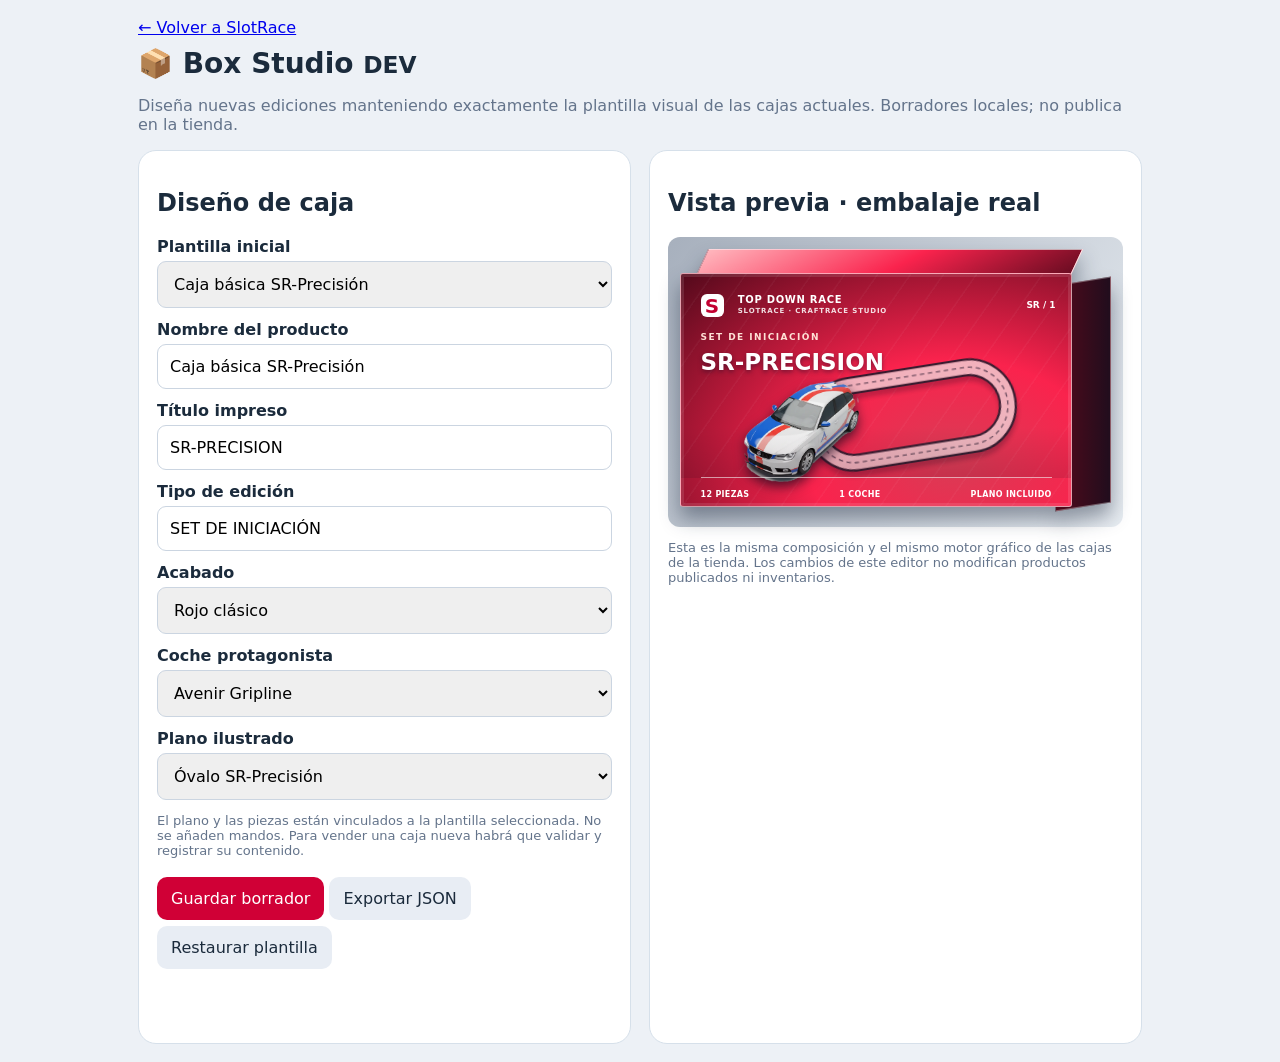
==== commit cff299cb: "Fix Box Studio scrolling and live select/input preview updates on iOS" ====
--- a/box-studio.html
+++ b/box-studio.html
@@ -1,5 +1,5 @@
-<!doctype html><html lang="es"><head><meta charset="utf-8"><meta name="viewport" content="width=device-width,initial-scale=1"><title>SlotRace · Box Studio DEV</title><link rel="stylesheet" href="./src/site.css?v=0.15.30"><style>
-body{margin:0;background:#edf1f6;color:#1b2b3c;font-family:system-ui,-apple-system,sans-serif}.studio{max-width:1040px;margin:auto;padding:18px}.studio h1{font-size:28px;margin:10px 0}.studio p{color:#64748b}.studio-grid{display:grid;grid-template-columns:minmax(0,1fr) minmax(0,1fr);gap:18px}.studio-panel{background:white;border:1px solid #d6e0ea;border-radius:18px;padding:18px;min-width:0}.studio-panel label{display:block;font-weight:750;margin:12px 0 5px}.studio-panel input,.studio-panel select{box-sizing:border-box;width:100%;padding:12px;border:1px solid #cbd5e1;border-radius:9px;font:inherit}.studio-panel button,.studio-panel a{display:inline-block;padding:12px 14px;margin:6px 5px 0 0;border:0;border-radius:10px;background:#d00036;color:white;font-weight:750;text-decoration:none;font:inherit;cursor:pointer}.studio-panel button.secondary{background:#e8edf4;color:#1b2b3c}.studio-preview{height:290px;background:linear-gradient(125deg,#a7b0bd,#e8edf2);border-radius:12px;padding:12px}.studio-preview .sr-package{height:100%}.studio-note{font-size:13px}.studio-status{min-height:24px;font-weight:700;color:#0d7768}@media(max-width:720px){.studio-grid{grid-template-columns:1fr}.studio-preview{height:250px}}</style></head><body><main class="studio"><a href="./index.html?v=0.15.30">← Volver a SlotRace</a><h1>📦 Box Studio <small>DEV</small></h1><p>Diseña nuevas ediciones manteniendo exactamente la plantilla visual de las cajas actuales. Borradores locales; no publica en la tienda.</p><div class="studio-grid"><section class="studio-panel"><h2>Diseño de caja</h2><label for="preset">Plantilla inicial</label><select id="preset"><option value="basic">Caja básica SR-Precisión</option><option value="rally">Open Rally Box</option></select><label for="name">Nombre del producto</label><input id="name" maxlength="70"><label for="short">Título impreso</label><input id="short" maxlength="32"><label for="kicker">Tipo de edición</label><input id="kicker" maxlength="36"><label for="theme">Acabado</label><select id="theme"><option value="red">Rojo clásico</option><option value="scarlet">Naranja rally</option></select><label for="car">Coche protagonista</label><select id="car"><option value="gripline">Avenir Gripline</option><option value="spark">Helix Spark</option></select><label for="plan">Plano ilustrado</label><select id="plan"><option value="oval">Óvalo SR-Precisión</option><option value="eight">Ocho con puente</option></select><p class="studio-note">El plano y las piezas están vinculados a la plantilla seleccionada. No se añaden mandos. Para vender una caja nueva habrá que validar y registrar su contenido.</p><button id="save">Guardar borrador</button><button id="export" class="secondary">Exportar JSON</button><button id="reset" class="secondary">Restaurar plantilla</button><p id="status" class="studio-status" role="status"></p></section><section class="studio-panel"><h2>Vista previa · embalaje real</h2><div class="studio-preview" id="preview"></div><p class="studio-note">Esta es la misma composición y el mismo motor gráfico de las cajas de la tienda. Los cambios de este editor no modifican productos publicados ni inventarios.</p></section></div></main><script type="module">
+<!doctype html><html lang="es"><head><meta charset="utf-8"><meta name="viewport" content="width=device-width,initial-scale=1"><title>SlotRace · Box Studio DEV</title><link rel="stylesheet" href="./src/site.css?v=0.15.33"><style>
+html,body{height:auto!important;min-height:100%!important;overflow-x:hidden!important;overflow-y:auto!important;overscroll-behavior-y:auto!important}body{margin:0;background:#edf1f6;color:#1b2b3c;font-family:system-ui,-apple-system,sans-serif}.studio{max-width:1040px;margin:auto;padding:18px}.studio h1{font-size:28px;margin:10px 0}.studio p{color:#64748b}.studio-grid{display:grid;grid-template-columns:minmax(0,1fr) minmax(0,1fr);gap:18px}.studio-panel{background:white;border:1px solid #d6e0ea;border-radius:18px;padding:18px;min-width:0}.studio-panel label{display:block;font-weight:750;margin:12px 0 5px}.studio-panel input,.studio-panel select{box-sizing:border-box;width:100%;padding:12px;border:1px solid #cbd5e1;border-radius:9px;font:inherit}.studio-panel button,.studio-panel a{display:inline-block;padding:12px 14px;margin:6px 5px 0 0;border:0;border-radius:10px;background:#d00036;color:white;font-weight:750;text-decoration:none;font:inherit;cursor:pointer}.studio-panel button.secondary{background:#e8edf4;color:#1b2b3c}.studio-preview{height:290px;background:linear-gradient(125deg,#a7b0bd,#e8edf2);border-radius:12px;padding:12px}.studio-preview .sr-package{height:100%}.studio-note{font-size:13px}.studio-status{min-height:24px;font-weight:700;color:#0d7768}@media(max-width:720px){.studio{padding:12px}.studio-grid{display:flex;flex-direction:column;gap:12px}.studio-visual{order:-1;position:sticky;top:0;z-index:15;padding:10px 12px;box-shadow:0 8px 18px #152d4440}.studio-visual h2{font-size:16px;margin:2px 0 8px}.studio-visual .studio-note{display:none}.studio-preview{height:195px;padding:6px}.studio-controls{padding:14px}.studio h1{font-size:24px}.studio>p{font-size:14px;margin:6px 0 12px}.studio-visual .sr-package__brand{font-size:7px}}</style></head><body><main class="studio"><a href="./index.html?v=0.15.33">← Volver a SlotRace</a><h1>📦 Box Studio <small>DEV</small></h1><p>Diseña nuevas ediciones manteniendo exactamente la plantilla visual de las cajas actuales. Borradores locales; no publica en la tienda.</p><div class="studio-grid"><section class="studio-panel studio-controls"><h2>Diseño de caja</h2><label for="preset">Plantilla inicial</label><select id="preset"><option value="basic">Caja básica SR-Precisión</option><option value="rally">Open Rally Box</option></select><label for="name">Nombre del producto</label><input id="name" maxlength="70"><label for="short">Título impreso</label><input id="short" maxlength="32"><label for="kicker">Tipo de edición</label><input id="kicker" maxlength="36"><label for="theme">Acabado</label><select id="theme"><option value="red">Rojo clásico</option><option value="scarlet">Naranja rally</option></select><label for="car">Coche protagonista</label><select id="car"><option value="gripline">Avenir Gripline</option><option value="spark">Helix Spark</option></select><label for="plan">Plano ilustrado</label><select id="plan"><option value="oval">Óvalo SR-Precisión</option><option value="eight">Ocho con puente</option></select><p class="studio-note">El plano y las piezas están vinculados a la plantilla seleccionada. No se añaden mandos. Para vender una caja nueva habrá que validar y registrar su contenido.</p><button id="save">Guardar borrador</button><button id="export" class="secondary">Exportar JSON</button><button id="reset" class="secondary">Restaurar plantilla</button><p id="status" class="studio-status" role="status"></p></section><section class="studio-panel studio-visual"><h2>Vista previa · embalaje real</h2><div class="studio-preview" id="preview"></div><p class="studio-note">Esta es la misma composición y el mismo motor gráfico de las cajas de la tienda. Los cambios de este editor no modifican productos publicados ni inventarios.</p></section></div></main><script type="module">
 import {createSlotRaceBox} from "./src/box-factory.mjs";
 import {renderSlotRaceBoxArt} from "./src/box-art.mjs";
 const $=id=>document.getElementById(id);
@@ -12,9 +12,9 @@
 const drawing=key=>'<svg viewBox="0 0 220 150" aria-hidden="true"><path d="'+path[key]+'" stroke="#1c2937" stroke-width="20" fill="none" stroke-linecap="round"/><path d="'+path[key]+'" stroke="#f4d6d9" stroke-width="15" fill="none"/><path d="'+path[key]+'" stroke="#5b6572" stroke-width="1.5" fill="none" stroke-dasharray="5 4"/></svg>';
 function values(){return Object.fromEntries(ids.map(id=>[id,$(id).value]));}
 function apply(v){ids.forEach(id=>$(id).value=v[id]??presets.basic[id]);render();}
-function render(){try{const v=values(),p=presets[$("preset").value];const box=createSlotRaceBox({id:"box-studio-preview",name:v.name||"Nueva caja",short:v.short||"NUEVA CAJA",kicker:v.kicker||"COLECCIÓN",car:v.car,art:v.theme,pieces:p.pieces,plans:[v.plan]});$("preview").innerHTML=renderSlotRaceBoxArt(box,{carImage:"./assets/cars/"+(v.car==="spark"?"helix_spark":"avenir_gripline")+"_threequarter.webp",blueprint:drawing(v.plan)});}catch(e){$("status").textContent=e.message;}}
+function render(){try{$("status").textContent="";const v=values(),p=presets[$("preset").value];const box=createSlotRaceBox({id:"box-studio-preview",name:v.name||"Nueva caja",short:v.short||"NUEVA CAJA",kicker:v.kicker||"COLECCIÓN",car:v.car,art:v.theme,pieces:p.pieces,plans:[v.plan]});$("preview").innerHTML=renderSlotRaceBoxArt(box,{carImage:"./assets/cars/"+(v.car==="spark"?"helix_spark":"avenir_gripline")+"_threequarter.webp",blueprint:drawing(v.plan)});}catch(e){$("status").textContent=e.message;}}
 $("preset").addEventListener("change",()=>apply(presets[$("preset").value]));
-ids.forEach(id=>$(id).addEventListener("input",render));
+ids.forEach(id=>{ $(id).addEventListener("input",render); $(id).addEventListener("change",render); });
 $("save").onclick=()=>{localStorage.setItem("slotrace-box-studio-draft-v1",JSON.stringify({preset:$("preset").value,...values()}));$("status").textContent="Borrador guardado en este dispositivo."};
 $("reset").onclick=()=>{apply(presets[$("preset").value]);$("status").textContent="Plantilla restaurada."};
 $("export").onclick=()=>{const v=values(),p=presets[$("preset").value];const data={schema:"slotrace-box-design-v1",...v,pieces:p.pieces,plans:[v.plan],status:"draft"};const blob=new Blob([JSON.stringify(data,null,2)],{type:"application/json"});const url=URL.createObjectURL(blob);const a=document.createElement("a");a.href=url;a.download="slotrace-box-design.json";a.click();setTimeout(()=>URL.revokeObjectURL(url),2000);$("status").textContent="Diseño exportado. No se ha publicado."};
--- a/src/site.css
+++ b/src/site.css
@@ -3070,3 +3070,6 @@
 .shop-modal-art .sr-package{height:100%;width:min(100%,460px);max-width:460px;min-height:0}
 .shop-modal-art .sr-package__car{bottom:0}
 @media(max-width:480px){.shop-modal-art:has(.sr-package){height:245px}.sr-package__brand{font-size:7px}.sr-package__title{font-size:clamp(12px,3vw,18px)}}
+
+/* Box Studio CTA: never use globally hidden .hub-back class. */
+.hub-screen .box-studio-open{display:block!important;margin-top:16px;padding:14px 18px;background:#d50038;color:white!important;border-radius:12px;text-align:center;text-decoration:none;font-weight:850;box-shadow:0 4px 12px #b9003030}
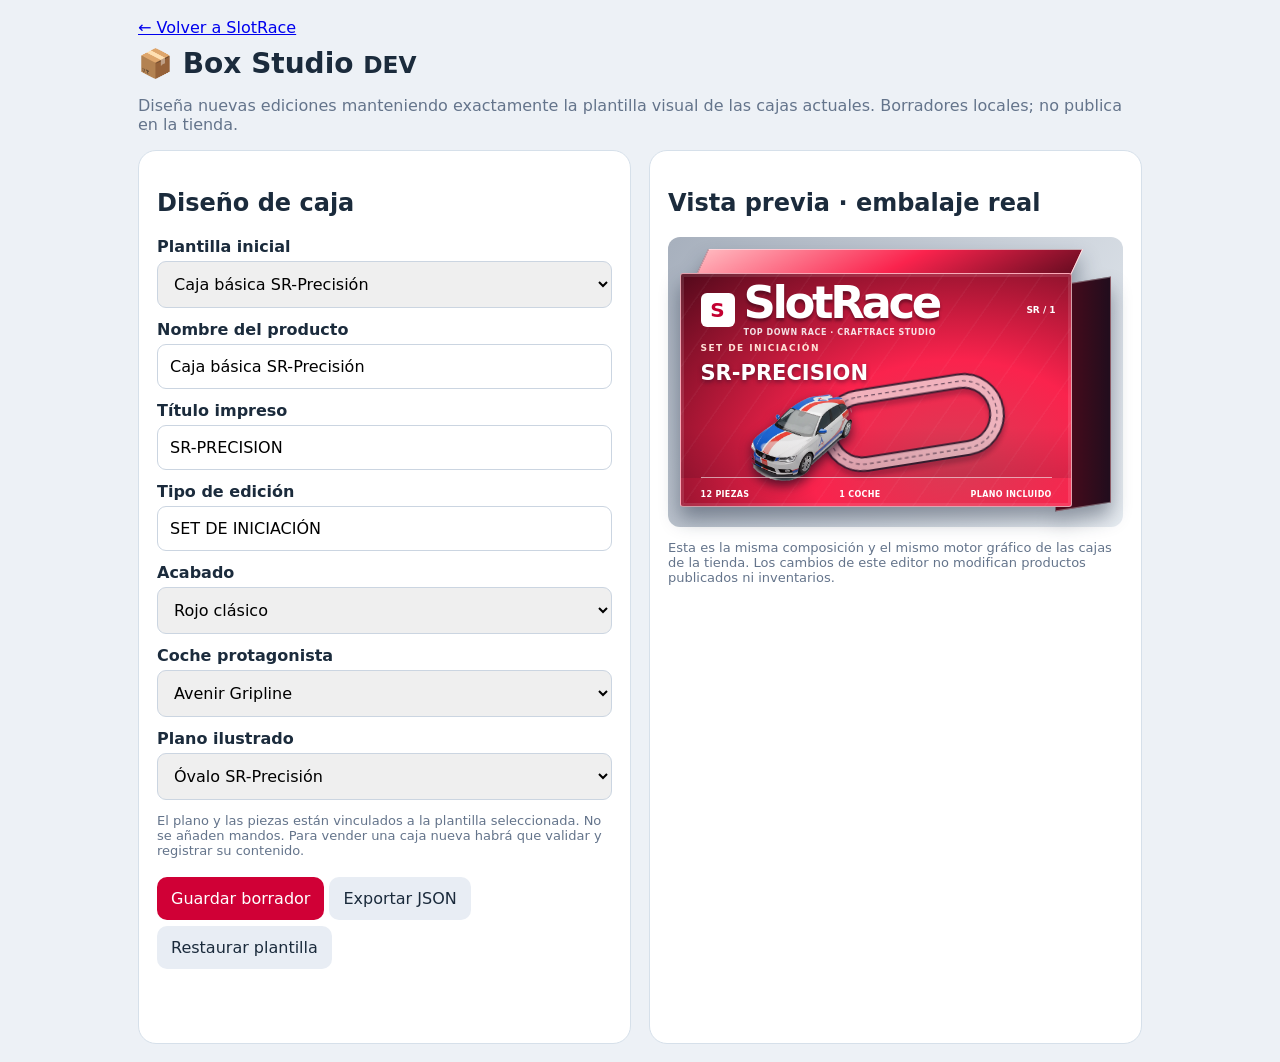
==== commit 31f8d952: "Release DEV 0.15.35 larger SlotRace packaging identity" ====
--- a/box-studio.html
+++ b/box-studio.html
@@ -1,5 +1,5 @@
-<!doctype html><html lang="es"><head><meta charset="utf-8"><meta name="viewport" content="width=device-width,initial-scale=1"><title>SlotRace · Box Studio DEV</title><link rel="stylesheet" href="./src/site.css?v=0.15.33"><style>
-html,body{height:auto!important;min-height:100%!important;overflow-x:hidden!important;overflow-y:auto!important;overscroll-behavior-y:auto!important}body{margin:0;background:#edf1f6;color:#1b2b3c;font-family:system-ui,-apple-system,sans-serif}.studio{max-width:1040px;margin:auto;padding:18px}.studio h1{font-size:28px;margin:10px 0}.studio p{color:#64748b}.studio-grid{display:grid;grid-template-columns:minmax(0,1fr) minmax(0,1fr);gap:18px}.studio-panel{background:white;border:1px solid #d6e0ea;border-radius:18px;padding:18px;min-width:0}.studio-panel label{display:block;font-weight:750;margin:12px 0 5px}.studio-panel input,.studio-panel select{box-sizing:border-box;width:100%;padding:12px;border:1px solid #cbd5e1;border-radius:9px;font:inherit}.studio-panel button,.studio-panel a{display:inline-block;padding:12px 14px;margin:6px 5px 0 0;border:0;border-radius:10px;background:#d00036;color:white;font-weight:750;text-decoration:none;font:inherit;cursor:pointer}.studio-panel button.secondary{background:#e8edf4;color:#1b2b3c}.studio-preview{height:290px;background:linear-gradient(125deg,#a7b0bd,#e8edf2);border-radius:12px;padding:12px}.studio-preview .sr-package{height:100%}.studio-note{font-size:13px}.studio-status{min-height:24px;font-weight:700;color:#0d7768}@media(max-width:720px){.studio{padding:12px}.studio-grid{display:flex;flex-direction:column;gap:12px}.studio-visual{order:-1;position:sticky;top:0;z-index:15;padding:10px 12px;box-shadow:0 8px 18px #152d4440}.studio-visual h2{font-size:16px;margin:2px 0 8px}.studio-visual .studio-note{display:none}.studio-preview{height:195px;padding:6px}.studio-controls{padding:14px}.studio h1{font-size:24px}.studio>p{font-size:14px;margin:6px 0 12px}.studio-visual .sr-package__brand{font-size:7px}}</style></head><body><main class="studio"><a href="./index.html?v=0.15.33">← Volver a SlotRace</a><h1>📦 Box Studio <small>DEV</small></h1><p>Diseña nuevas ediciones manteniendo exactamente la plantilla visual de las cajas actuales. Borradores locales; no publica en la tienda.</p><div class="studio-grid"><section class="studio-panel studio-controls"><h2>Diseño de caja</h2><label for="preset">Plantilla inicial</label><select id="preset"><option value="basic">Caja básica SR-Precisión</option><option value="rally">Open Rally Box</option></select><label for="name">Nombre del producto</label><input id="name" maxlength="70"><label for="short">Título impreso</label><input id="short" maxlength="32"><label for="kicker">Tipo de edición</label><input id="kicker" maxlength="36"><label for="theme">Acabado</label><select id="theme"><option value="red">Rojo clásico</option><option value="scarlet">Naranja rally</option></select><label for="car">Coche protagonista</label><select id="car"><option value="gripline">Avenir Gripline</option><option value="spark">Helix Spark</option></select><label for="plan">Plano ilustrado</label><select id="plan"><option value="oval">Óvalo SR-Precisión</option><option value="eight">Ocho con puente</option></select><p class="studio-note">El plano y las piezas están vinculados a la plantilla seleccionada. No se añaden mandos. Para vender una caja nueva habrá que validar y registrar su contenido.</p><button id="save">Guardar borrador</button><button id="export" class="secondary">Exportar JSON</button><button id="reset" class="secondary">Restaurar plantilla</button><p id="status" class="studio-status" role="status"></p></section><section class="studio-panel studio-visual"><h2>Vista previa · embalaje real</h2><div class="studio-preview" id="preview"></div><p class="studio-note">Esta es la misma composición y el mismo motor gráfico de las cajas de la tienda. Los cambios de este editor no modifican productos publicados ni inventarios.</p></section></div></main><script type="module">
+<!doctype html><html lang="es"><head><meta charset="utf-8"><meta name="viewport" content="width=device-width,initial-scale=1"><title>SlotRace · Box Studio DEV</title><link rel="stylesheet" href="./src/site.css?v=0.15.35"><style>
+html,body{height:auto!important;min-height:100%!important;overflow-x:hidden!important;overflow-y:auto!important;overscroll-behavior-y:auto!important}body{margin:0;background:#edf1f6;color:#1b2b3c;font-family:system-ui,-apple-system,sans-serif}.studio{max-width:1040px;margin:auto;padding:18px}.studio h1{font-size:28px;margin:10px 0}.studio p{color:#64748b}.studio-grid{display:grid;grid-template-columns:minmax(0,1fr) minmax(0,1fr);gap:18px}.studio-panel{background:white;border:1px solid #d6e0ea;border-radius:18px;padding:18px;min-width:0}.studio-panel label{display:block;font-weight:750;margin:12px 0 5px}.studio-panel input,.studio-panel select{box-sizing:border-box;width:100%;padding:12px;border:1px solid #cbd5e1;border-radius:9px;font:inherit}.studio-panel button,.studio-panel a{display:inline-block;padding:12px 14px;margin:6px 5px 0 0;border:0;border-radius:10px;background:#d00036;color:white;font-weight:750;text-decoration:none;font:inherit;cursor:pointer}.studio-panel button.secondary{background:#e8edf4;color:#1b2b3c}.studio-preview{height:290px;background:linear-gradient(125deg,#a7b0bd,#e8edf2);border-radius:12px;padding:12px}.studio-preview .sr-package{height:100%}.studio-note{font-size:13px}.studio-status{min-height:24px;font-weight:700;color:#0d7768}@media(max-width:720px){.studio{padding:12px}.studio-grid{display:flex;flex-direction:column;gap:12px}.studio-visual{order:-1;position:sticky;top:0;z-index:15;padding:10px 12px;box-shadow:0 8px 18px #152d4440}.studio-visual h2{font-size:16px;margin:2px 0 8px}.studio-visual .studio-note{display:none}.studio-preview{height:195px;padding:6px}.studio-controls{padding:14px}.studio h1{font-size:24px}.studio>p{font-size:14px;margin:6px 0 12px}.studio-visual .sr-package__brand{font-size:7px}}</style></head><body><main class="studio"><a href="./index.html?v=0.15.35">← Volver a SlotRace</a><h1>📦 Box Studio <small>DEV</small></h1><p>Diseña nuevas ediciones manteniendo exactamente la plantilla visual de las cajas actuales. Borradores locales; no publica en la tienda.</p><div class="studio-grid"><section class="studio-panel studio-controls"><h2>Diseño de caja</h2><label for="preset">Plantilla inicial</label><select id="preset"><option value="basic">Caja básica SR-Precisión</option><option value="rally">Open Rally Box</option></select><label for="name">Nombre del producto</label><input id="name" maxlength="70"><label for="short">Título impreso</label><input id="short" maxlength="32"><label for="kicker">Tipo de edición</label><input id="kicker" maxlength="36"><label for="theme">Acabado</label><select id="theme"><option value="red">Rojo clásico</option><option value="scarlet">Naranja rally</option></select><label for="car">Coche protagonista</label><select id="car"><option value="gripline">Avenir Gripline</option><option value="spark">Helix Spark</option></select><label for="plan">Plano ilustrado</label><select id="plan"><option value="oval">Óvalo SR-Precisión</option><option value="eight">Ocho con puente</option></select><p class="studio-note">El plano y las piezas están vinculados a la plantilla seleccionada. No se añaden mandos. Para vender una caja nueva habrá que validar y registrar su contenido.</p><button id="save">Guardar borrador</button><button id="export" class="secondary">Exportar JSON</button><button id="reset" class="secondary">Restaurar plantilla</button><p id="status" class="studio-status" role="status"></p></section><section class="studio-panel studio-visual"><h2>Vista previa · embalaje real</h2><div class="studio-preview" id="preview"></div><p class="studio-note">Esta es la misma composición y el mismo motor gráfico de las cajas de la tienda. Los cambios de este editor no modifican productos publicados ni inventarios.</p></section></div></main><script type="module">
 import {createSlotRaceBox} from "./src/box-factory.mjs";
 import {renderSlotRaceBoxArt} from "./src/box-art.mjs";
 const $=id=>document.getElementById(id);
--- a/src/site.css
+++ b/src/site.css
@@ -3073,3 +3073,14 @@
 
 /* Box Studio CTA: never use globally hidden .hub-back class. */
 .hub-screen .box-studio-open{display:block!important;margin-top:16px;padding:14px 18px;background:#d50038;color:white!important;border-radius:12px;text-align:center;text-decoration:none;font-weight:850;box-shadow:0 4px 12px #b9003030}
+
+/* Packaging identity v2: big Scalextric-style SlotRace wordmark, common to all boxes. */
+.sr-package__header{top:4%;height:23%;align-items:center;gap:2.5%}
+.sr-package__brand{flex:1;min-width:0;font-size:inherit;line-height:1}
+.sr-package__wordmark{display:block;font-size:clamp(20px,4.3vw,45px);font-style:italic;font-weight:1000;letter-spacing:-.075em;line-height:.94;white-space:nowrap;text-shadow:0 3px 3px #26051477}
+.sr-package__brand small{font-size:clamp(5px,.9vw,8px);font-weight:850;letter-spacing:.07em;margin-top:5px}
+.sr-package__emblem{width:clamp(20px,3vw,34px);height:clamp(20px,3vw,34px)}
+.sr-package__edition{top:30%}
+.sr-package__title{top:38%;font-size:clamp(11px,2.25vw,21px)}
+.sr-package__scene{inset:53% 2% 12% 2%}
+@media(max-width:480px){.sr-package__wordmark{font-size:clamp(19px,5vw,28px)}.sr-package__brand small{font-size:5px}.sr-package__edition{top:31%}.sr-package__title{top:39%}.sr-package__scene{inset:53% 2% 12% 2%}}
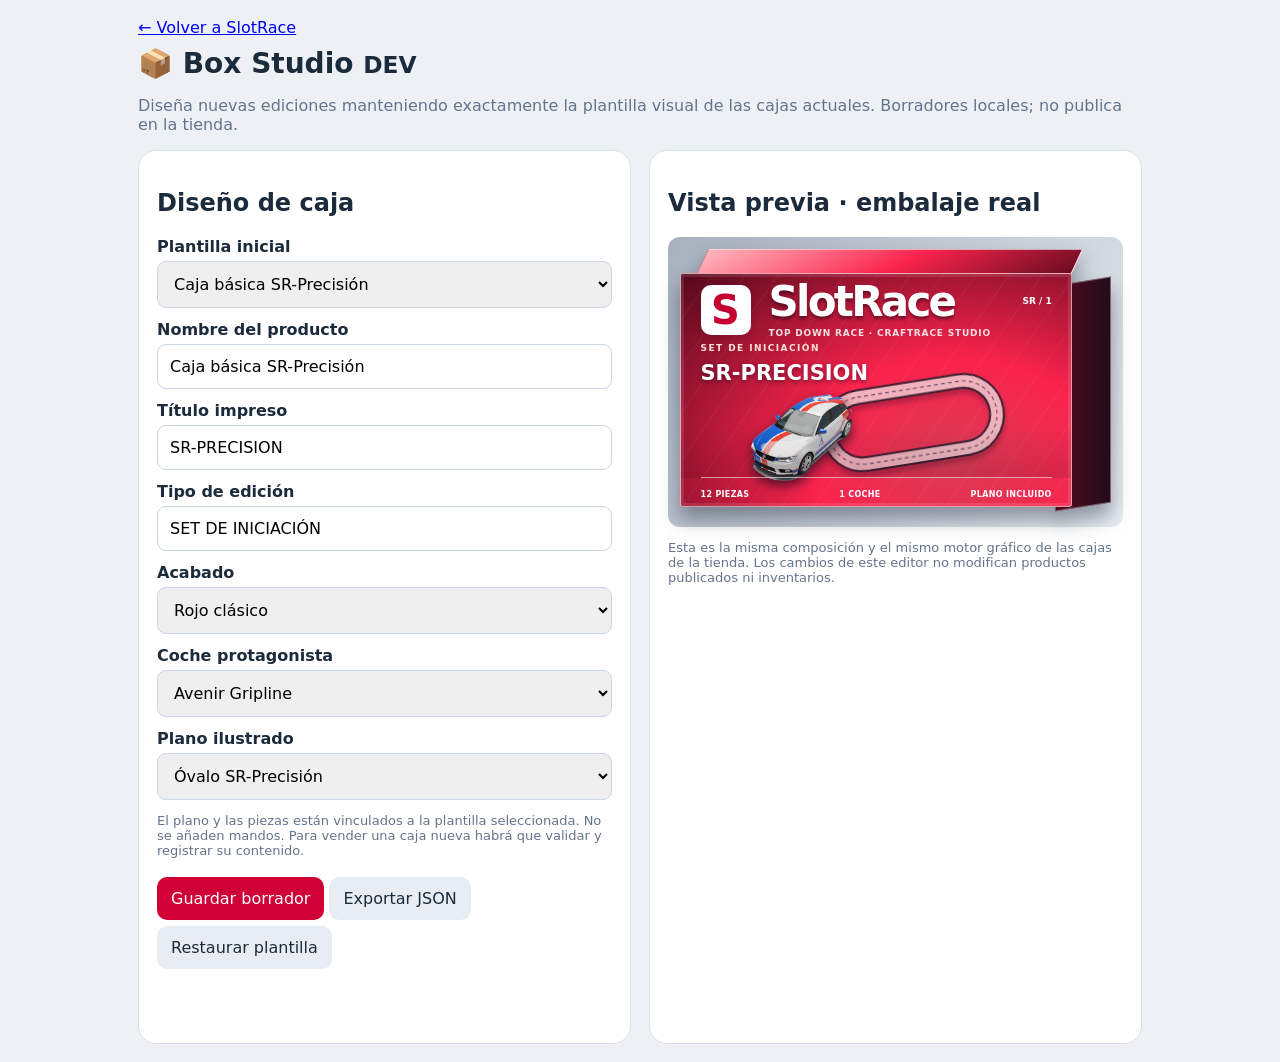
==== commit adaebb30: "Release DEV 0.15.36 packaging logo alignment" ====
--- a/box-studio.html
+++ b/box-studio.html
@@ -1,5 +1,5 @@
-<!doctype html><html lang="es"><head><meta charset="utf-8"><meta name="viewport" content="width=device-width,initial-scale=1"><title>SlotRace · Box Studio DEV</title><link rel="stylesheet" href="./src/site.css?v=0.15.35"><style>
-html,body{height:auto!important;min-height:100%!important;overflow-x:hidden!important;overflow-y:auto!important;overscroll-behavior-y:auto!important}body{margin:0;background:#edf1f6;color:#1b2b3c;font-family:system-ui,-apple-system,sans-serif}.studio{max-width:1040px;margin:auto;padding:18px}.studio h1{font-size:28px;margin:10px 0}.studio p{color:#64748b}.studio-grid{display:grid;grid-template-columns:minmax(0,1fr) minmax(0,1fr);gap:18px}.studio-panel{background:white;border:1px solid #d6e0ea;border-radius:18px;padding:18px;min-width:0}.studio-panel label{display:block;font-weight:750;margin:12px 0 5px}.studio-panel input,.studio-panel select{box-sizing:border-box;width:100%;padding:12px;border:1px solid #cbd5e1;border-radius:9px;font:inherit}.studio-panel button,.studio-panel a{display:inline-block;padding:12px 14px;margin:6px 5px 0 0;border:0;border-radius:10px;background:#d00036;color:white;font-weight:750;text-decoration:none;font:inherit;cursor:pointer}.studio-panel button.secondary{background:#e8edf4;color:#1b2b3c}.studio-preview{height:290px;background:linear-gradient(125deg,#a7b0bd,#e8edf2);border-radius:12px;padding:12px}.studio-preview .sr-package{height:100%}.studio-note{font-size:13px}.studio-status{min-height:24px;font-weight:700;color:#0d7768}@media(max-width:720px){.studio{padding:12px}.studio-grid{display:flex;flex-direction:column;gap:12px}.studio-visual{order:-1;position:sticky;top:0;z-index:15;padding:10px 12px;box-shadow:0 8px 18px #152d4440}.studio-visual h2{font-size:16px;margin:2px 0 8px}.studio-visual .studio-note{display:none}.studio-preview{height:195px;padding:6px}.studio-controls{padding:14px}.studio h1{font-size:24px}.studio>p{font-size:14px;margin:6px 0 12px}.studio-visual .sr-package__brand{font-size:7px}}</style></head><body><main class="studio"><a href="./index.html?v=0.15.35">← Volver a SlotRace</a><h1>📦 Box Studio <small>DEV</small></h1><p>Diseña nuevas ediciones manteniendo exactamente la plantilla visual de las cajas actuales. Borradores locales; no publica en la tienda.</p><div class="studio-grid"><section class="studio-panel studio-controls"><h2>Diseño de caja</h2><label for="preset">Plantilla inicial</label><select id="preset"><option value="basic">Caja básica SR-Precisión</option><option value="rally">Open Rally Box</option></select><label for="name">Nombre del producto</label><input id="name" maxlength="70"><label for="short">Título impreso</label><input id="short" maxlength="32"><label for="kicker">Tipo de edición</label><input id="kicker" maxlength="36"><label for="theme">Acabado</label><select id="theme"><option value="red">Rojo clásico</option><option value="scarlet">Naranja rally</option></select><label for="car">Coche protagonista</label><select id="car"><option value="gripline">Avenir Gripline</option><option value="spark">Helix Spark</option></select><label for="plan">Plano ilustrado</label><select id="plan"><option value="oval">Óvalo SR-Precisión</option><option value="eight">Ocho con puente</option></select><p class="studio-note">El plano y las piezas están vinculados a la plantilla seleccionada. No se añaden mandos. Para vender una caja nueva habrá que validar y registrar su contenido.</p><button id="save">Guardar borrador</button><button id="export" class="secondary">Exportar JSON</button><button id="reset" class="secondary">Restaurar plantilla</button><p id="status" class="studio-status" role="status"></p></section><section class="studio-panel studio-visual"><h2>Vista previa · embalaje real</h2><div class="studio-preview" id="preview"></div><p class="studio-note">Esta es la misma composición y el mismo motor gráfico de las cajas de la tienda. Los cambios de este editor no modifican productos publicados ni inventarios.</p></section></div></main><script type="module">
+<!doctype html><html lang="es"><head><meta charset="utf-8"><meta name="viewport" content="width=device-width,initial-scale=1"><title>SlotRace · Box Studio DEV</title><link rel="stylesheet" href="./src/site.css?v=0.15.36"><style>
+html,body{height:auto!important;min-height:100%!important;overflow-x:hidden!important;overflow-y:auto!important;overscroll-behavior-y:auto!important}body{margin:0;background:#edf1f6;color:#1b2b3c;font-family:system-ui,-apple-system,sans-serif}.studio{max-width:1040px;margin:auto;padding:18px}.studio h1{font-size:28px;margin:10px 0}.studio p{color:#64748b}.studio-grid{display:grid;grid-template-columns:minmax(0,1fr) minmax(0,1fr);gap:18px}.studio-panel{background:white;border:1px solid #d6e0ea;border-radius:18px;padding:18px;min-width:0}.studio-panel label{display:block;font-weight:750;margin:12px 0 5px}.studio-panel input,.studio-panel select{box-sizing:border-box;width:100%;padding:12px;border:1px solid #cbd5e1;border-radius:9px;font:inherit}.studio-panel button,.studio-panel a{display:inline-block;padding:12px 14px;margin:6px 5px 0 0;border:0;border-radius:10px;background:#d00036;color:white;font-weight:750;text-decoration:none;font:inherit;cursor:pointer}.studio-panel button.secondary{background:#e8edf4;color:#1b2b3c}.studio-preview{height:290px;background:linear-gradient(125deg,#a7b0bd,#e8edf2);border-radius:12px;padding:12px}.studio-preview .sr-package{height:100%}.studio-note{font-size:13px}.studio-status{min-height:24px;font-weight:700;color:#0d7768}@media(max-width:720px){.studio{padding:12px}.studio-grid{display:flex;flex-direction:column;gap:12px}.studio-visual{order:-1;position:sticky;top:0;z-index:15;padding:10px 12px;box-shadow:0 8px 18px #152d4440}.studio-visual h2{font-size:16px;margin:2px 0 8px}.studio-visual .studio-note{display:none}.studio-preview{height:195px;padding:6px}.studio-controls{padding:14px}.studio h1{font-size:24px}.studio>p{font-size:14px;margin:6px 0 12px}.studio-visual .sr-package__brand{font-size:7px}}</style></head><body><main class="studio"><a href="./index.html?v=0.15.36">← Volver a SlotRace</a><h1>📦 Box Studio <small>DEV</small></h1><p>Diseña nuevas ediciones manteniendo exactamente la plantilla visual de las cajas actuales. Borradores locales; no publica en la tienda.</p><div class="studio-grid"><section class="studio-panel studio-controls"><h2>Diseño de caja</h2><label for="preset">Plantilla inicial</label><select id="preset"><option value="basic">Caja básica SR-Precisión</option><option value="rally">Open Rally Box</option></select><label for="name">Nombre del producto</label><input id="name" maxlength="70"><label for="short">Título impreso</label><input id="short" maxlength="32"><label for="kicker">Tipo de edición</label><input id="kicker" maxlength="36"><label for="theme">Acabado</label><select id="theme"><option value="red">Rojo clásico</option><option value="scarlet">Naranja rally</option></select><label for="car">Coche protagonista</label><select id="car"><option value="gripline">Avenir Gripline</option><option value="spark">Helix Spark</option></select><label for="plan">Plano ilustrado</label><select id="plan"><option value="oval">Óvalo SR-Precisión</option><option value="eight">Ocho con puente</option></select><p class="studio-note">El plano y las piezas están vinculados a la plantilla seleccionada. No se añaden mandos. Para vender una caja nueva habrá que validar y registrar su contenido.</p><button id="save">Guardar borrador</button><button id="export" class="secondary">Exportar JSON</button><button id="reset" class="secondary">Restaurar plantilla</button><p id="status" class="studio-status" role="status"></p></section><section class="studio-panel studio-visual"><h2>Vista previa · embalaje real</h2><div class="studio-preview" id="preview"></div><p class="studio-note">Esta es la misma composición y el mismo motor gráfico de las cajas de la tienda. Los cambios de este editor no modifican productos publicados ni inventarios.</p></section></div></main><script type="module">
 import {createSlotRaceBox} from "./src/box-factory.mjs";
 import {renderSlotRaceBoxArt} from "./src/box-art.mjs";
 const $=id=>document.getElementById(id);
--- a/src/site.css
+++ b/src/site.css
@@ -3084,3 +3084,12 @@
 .sr-package__title{top:38%;font-size:clamp(11px,2.25vw,21px)}
 .sr-package__scene{inset:53% 2% 12% 2%}
 @media(max-width:480px){.sr-package__wordmark{font-size:clamp(19px,5vw,28px)}.sr-package__brand small{font-size:5px}.sr-package__edition{top:31%}.sr-package__title{top:39%}.sr-package__scene{inset:53% 2% 12% 2%}}
+
+/* Packaging identity v3: cohesive logo lockup, aligned and spaced. */
+.sr-package__header{left:5%;right:5%;top:5%;height:21%;gap:clamp(9px,2.2vw,18px);align-items:center}
+.sr-package__emblem{width:clamp(27px,5.3vw,50px);height:clamp(27px,5.3vw,50px);font-size:clamp(22px,4vw,40px);border-radius:20%;box-shadow:0 2px 6px #400c2640}
+.sr-package__brand{display:flex;flex-direction:column;justify-content:center;gap:clamp(3px,.6vw,6px);min-width:0;flex:1}
+.sr-package__wordmark{font-size:clamp(18px,4vw,42px);line-height:1;letter-spacing:-.065em;white-space:nowrap}
+.sr-package__brand small{margin:0;font-size:clamp(5px,.8vw,9px);letter-spacing:.09em;white-space:nowrap}
+.sr-package__series{align-self:flex-start;padding-top:3%;flex:none}
+@media(max-width:480px){.sr-package__header{gap:clamp(8px,2vw,12px)}.sr-package__emblem{width:clamp(25px,6vw,32px);height:clamp(25px,6vw,32px);font-size:clamp(21px,5vw,27px)}.sr-package__wordmark{font-size:clamp(18px,4.7vw,26px)}.sr-package__brand small{font-size:clamp(4px,1vw,6px)}}
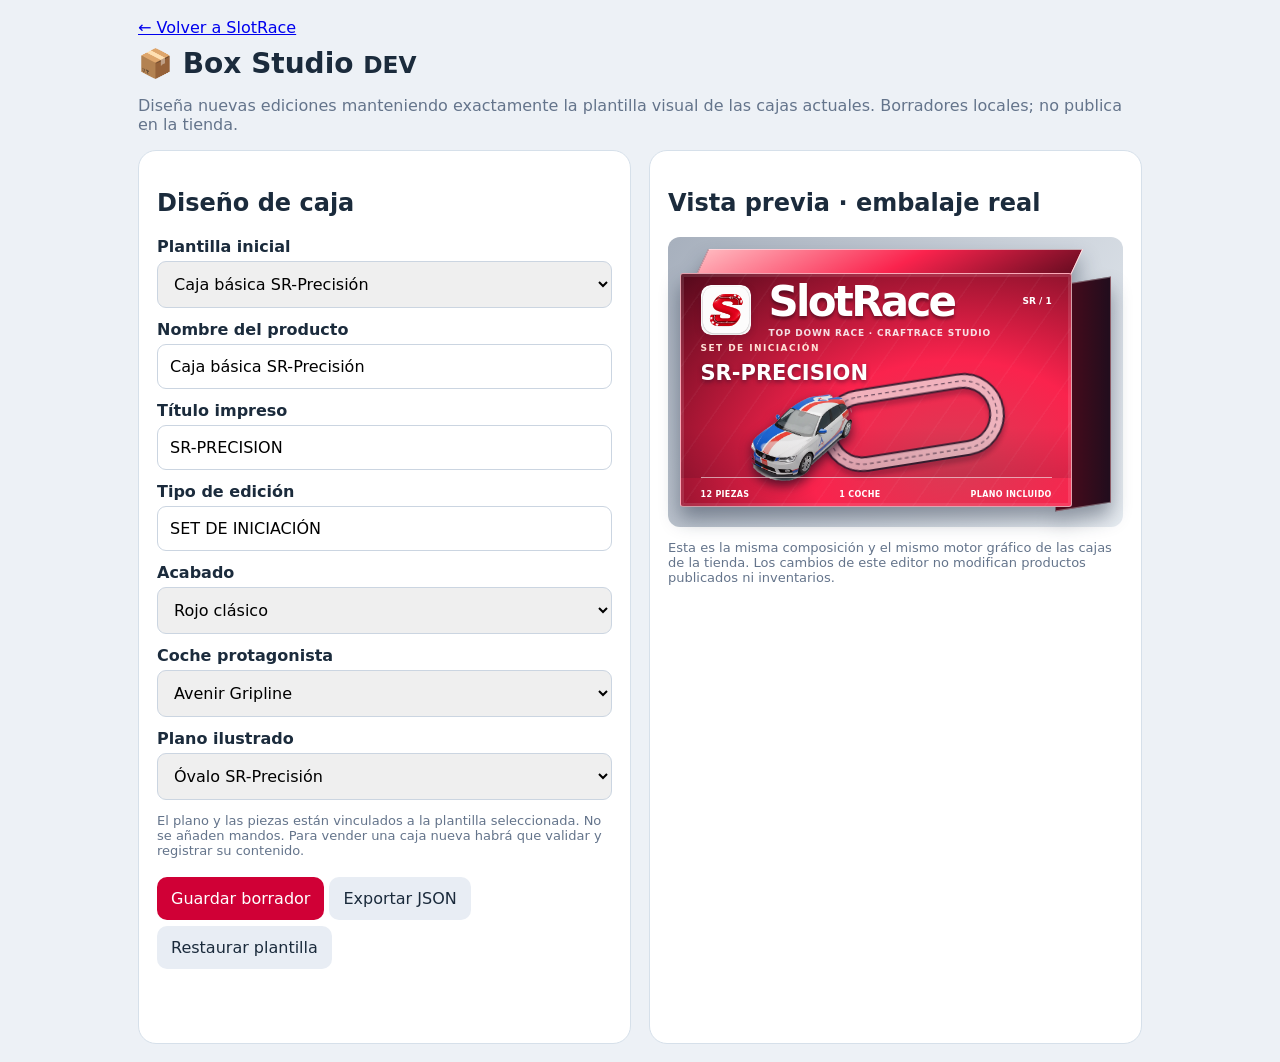
==== commit a260c3bd: "Release DEV 0.15.37 official box logo" ====
--- a/box-studio.html
+++ b/box-studio.html
@@ -1,5 +1,5 @@
-<!doctype html><html lang="es"><head><meta charset="utf-8"><meta name="viewport" content="width=device-width,initial-scale=1"><title>SlotRace · Box Studio DEV</title><link rel="stylesheet" href="./src/site.css?v=0.15.36"><style>
-html,body{height:auto!important;min-height:100%!important;overflow-x:hidden!important;overflow-y:auto!important;overscroll-behavior-y:auto!important}body{margin:0;background:#edf1f6;color:#1b2b3c;font-family:system-ui,-apple-system,sans-serif}.studio{max-width:1040px;margin:auto;padding:18px}.studio h1{font-size:28px;margin:10px 0}.studio p{color:#64748b}.studio-grid{display:grid;grid-template-columns:minmax(0,1fr) minmax(0,1fr);gap:18px}.studio-panel{background:white;border:1px solid #d6e0ea;border-radius:18px;padding:18px;min-width:0}.studio-panel label{display:block;font-weight:750;margin:12px 0 5px}.studio-panel input,.studio-panel select{box-sizing:border-box;width:100%;padding:12px;border:1px solid #cbd5e1;border-radius:9px;font:inherit}.studio-panel button,.studio-panel a{display:inline-block;padding:12px 14px;margin:6px 5px 0 0;border:0;border-radius:10px;background:#d00036;color:white;font-weight:750;text-decoration:none;font:inherit;cursor:pointer}.studio-panel button.secondary{background:#e8edf4;color:#1b2b3c}.studio-preview{height:290px;background:linear-gradient(125deg,#a7b0bd,#e8edf2);border-radius:12px;padding:12px}.studio-preview .sr-package{height:100%}.studio-note{font-size:13px}.studio-status{min-height:24px;font-weight:700;color:#0d7768}@media(max-width:720px){.studio{padding:12px}.studio-grid{display:flex;flex-direction:column;gap:12px}.studio-visual{order:-1;position:sticky;top:0;z-index:15;padding:10px 12px;box-shadow:0 8px 18px #152d4440}.studio-visual h2{font-size:16px;margin:2px 0 8px}.studio-visual .studio-note{display:none}.studio-preview{height:195px;padding:6px}.studio-controls{padding:14px}.studio h1{font-size:24px}.studio>p{font-size:14px;margin:6px 0 12px}.studio-visual .sr-package__brand{font-size:7px}}</style></head><body><main class="studio"><a href="./index.html?v=0.15.36">← Volver a SlotRace</a><h1>📦 Box Studio <small>DEV</small></h1><p>Diseña nuevas ediciones manteniendo exactamente la plantilla visual de las cajas actuales. Borradores locales; no publica en la tienda.</p><div class="studio-grid"><section class="studio-panel studio-controls"><h2>Diseño de caja</h2><label for="preset">Plantilla inicial</label><select id="preset"><option value="basic">Caja básica SR-Precisión</option><option value="rally">Open Rally Box</option></select><label for="name">Nombre del producto</label><input id="name" maxlength="70"><label for="short">Título impreso</label><input id="short" maxlength="32"><label for="kicker">Tipo de edición</label><input id="kicker" maxlength="36"><label for="theme">Acabado</label><select id="theme"><option value="red">Rojo clásico</option><option value="scarlet">Naranja rally</option></select><label for="car">Coche protagonista</label><select id="car"><option value="gripline">Avenir Gripline</option><option value="spark">Helix Spark</option></select><label for="plan">Plano ilustrado</label><select id="plan"><option value="oval">Óvalo SR-Precisión</option><option value="eight">Ocho con puente</option></select><p class="studio-note">El plano y las piezas están vinculados a la plantilla seleccionada. No se añaden mandos. Para vender una caja nueva habrá que validar y registrar su contenido.</p><button id="save">Guardar borrador</button><button id="export" class="secondary">Exportar JSON</button><button id="reset" class="secondary">Restaurar plantilla</button><p id="status" class="studio-status" role="status"></p></section><section class="studio-panel studio-visual"><h2>Vista previa · embalaje real</h2><div class="studio-preview" id="preview"></div><p class="studio-note">Esta es la misma composición y el mismo motor gráfico de las cajas de la tienda. Los cambios de este editor no modifican productos publicados ni inventarios.</p></section></div></main><script type="module">
+<!doctype html><html lang="es"><head><meta charset="utf-8"><meta name="viewport" content="width=device-width,initial-scale=1"><title>SlotRace · Box Studio DEV</title><link rel="stylesheet" href="./src/site.css?v=0.15.37"><style>
+html,body{height:auto!important;min-height:100%!important;overflow-x:hidden!important;overflow-y:auto!important;overscroll-behavior-y:auto!important}body{margin:0;background:#edf1f6;color:#1b2b3c;font-family:system-ui,-apple-system,sans-serif}.studio{max-width:1040px;margin:auto;padding:18px}.studio h1{font-size:28px;margin:10px 0}.studio p{color:#64748b}.studio-grid{display:grid;grid-template-columns:minmax(0,1fr) minmax(0,1fr);gap:18px}.studio-panel{background:white;border:1px solid #d6e0ea;border-radius:18px;padding:18px;min-width:0}.studio-panel label{display:block;font-weight:750;margin:12px 0 5px}.studio-panel input,.studio-panel select{box-sizing:border-box;width:100%;padding:12px;border:1px solid #cbd5e1;border-radius:9px;font:inherit}.studio-panel button,.studio-panel a{display:inline-block;padding:12px 14px;margin:6px 5px 0 0;border:0;border-radius:10px;background:#d00036;color:white;font-weight:750;text-decoration:none;font:inherit;cursor:pointer}.studio-panel button.secondary{background:#e8edf4;color:#1b2b3c}.studio-preview{height:290px;background:linear-gradient(125deg,#a7b0bd,#e8edf2);border-radius:12px;padding:12px}.studio-preview .sr-package{height:100%}.studio-note{font-size:13px}.studio-status{min-height:24px;font-weight:700;color:#0d7768}@media(max-width:720px){.studio{padding:12px}.studio-grid{display:flex;flex-direction:column;gap:12px}.studio-visual{order:-1;position:sticky;top:0;z-index:15;padding:10px 12px;box-shadow:0 8px 18px #152d4440}.studio-visual h2{font-size:16px;margin:2px 0 8px}.studio-visual .studio-note{display:none}.studio-preview{height:195px;padding:6px}.studio-controls{padding:14px}.studio h1{font-size:24px}.studio>p{font-size:14px;margin:6px 0 12px}.studio-visual .sr-package__brand{font-size:7px}}</style></head><body><main class="studio"><a href="./index.html?v=0.15.37">← Volver a SlotRace</a><h1>📦 Box Studio <small>DEV</small></h1><p>Diseña nuevas ediciones manteniendo exactamente la plantilla visual de las cajas actuales. Borradores locales; no publica en la tienda.</p><div class="studio-grid"><section class="studio-panel studio-controls"><h2>Diseño de caja</h2><label for="preset">Plantilla inicial</label><select id="preset"><option value="basic">Caja básica SR-Precisión</option><option value="rally">Open Rally Box</option></select><label for="name">Nombre del producto</label><input id="name" maxlength="70"><label for="short">Título impreso</label><input id="short" maxlength="32"><label for="kicker">Tipo de edición</label><input id="kicker" maxlength="36"><label for="theme">Acabado</label><select id="theme"><option value="red">Rojo clásico</option><option value="scarlet">Naranja rally</option></select><label for="car">Coche protagonista</label><select id="car"><option value="gripline">Avenir Gripline</option><option value="spark">Helix Spark</option></select><label for="plan">Plano ilustrado</label><select id="plan"><option value="oval">Óvalo SR-Precisión</option><option value="eight">Ocho con puente</option></select><p class="studio-note">El plano y las piezas están vinculados a la plantilla seleccionada. No se añaden mandos. Para vender una caja nueva habrá que validar y registrar su contenido.</p><button id="save">Guardar borrador</button><button id="export" class="secondary">Exportar JSON</button><button id="reset" class="secondary">Restaurar plantilla</button><p id="status" class="studio-status" role="status"></p></section><section class="studio-panel studio-visual"><h2>Vista previa · embalaje real</h2><div class="studio-preview" id="preview"></div><p class="studio-note">Esta es la misma composición y el mismo motor gráfico de las cajas de la tienda. Los cambios de este editor no modifican productos publicados ni inventarios.</p></section></div></main><script type="module">
 import {createSlotRaceBox} from "./src/box-factory.mjs";
 import {renderSlotRaceBoxArt} from "./src/box-art.mjs";
 const $=id=>document.getElementById(id);
--- a/src/site.css
+++ b/src/site.css
@@ -3093,3 +3093,7 @@
 .sr-package__brand small{margin:0;font-size:clamp(5px,.8vw,9px);letter-spacing:.09em;white-space:nowrap}
 .sr-package__series{align-self:flex-start;padding-top:3%;flex:none}
 @media(max-width:480px){.sr-package__header{gap:clamp(8px,2vw,12px)}.sr-package__emblem{width:clamp(25px,6vw,32px);height:clamp(25px,6vw,32px);font-size:clamp(21px,5vw,27px)}.sr-package__wordmark{font-size:clamp(18px,4.7vw,26px)}.sr-package__brand small{font-size:clamp(4px,1vw,6px)}}
+
+/* Official SlotRace icon on collectible boxes. */
+.sr-package__emblem{display:flex;align-items:center;justify-content:center;overflow:hidden;background:transparent!important;color:transparent!important;padding:0!important}
+.sr-package__emblem img{display:block;width:100%;height:100%;object-fit:contain;border-radius:18%}
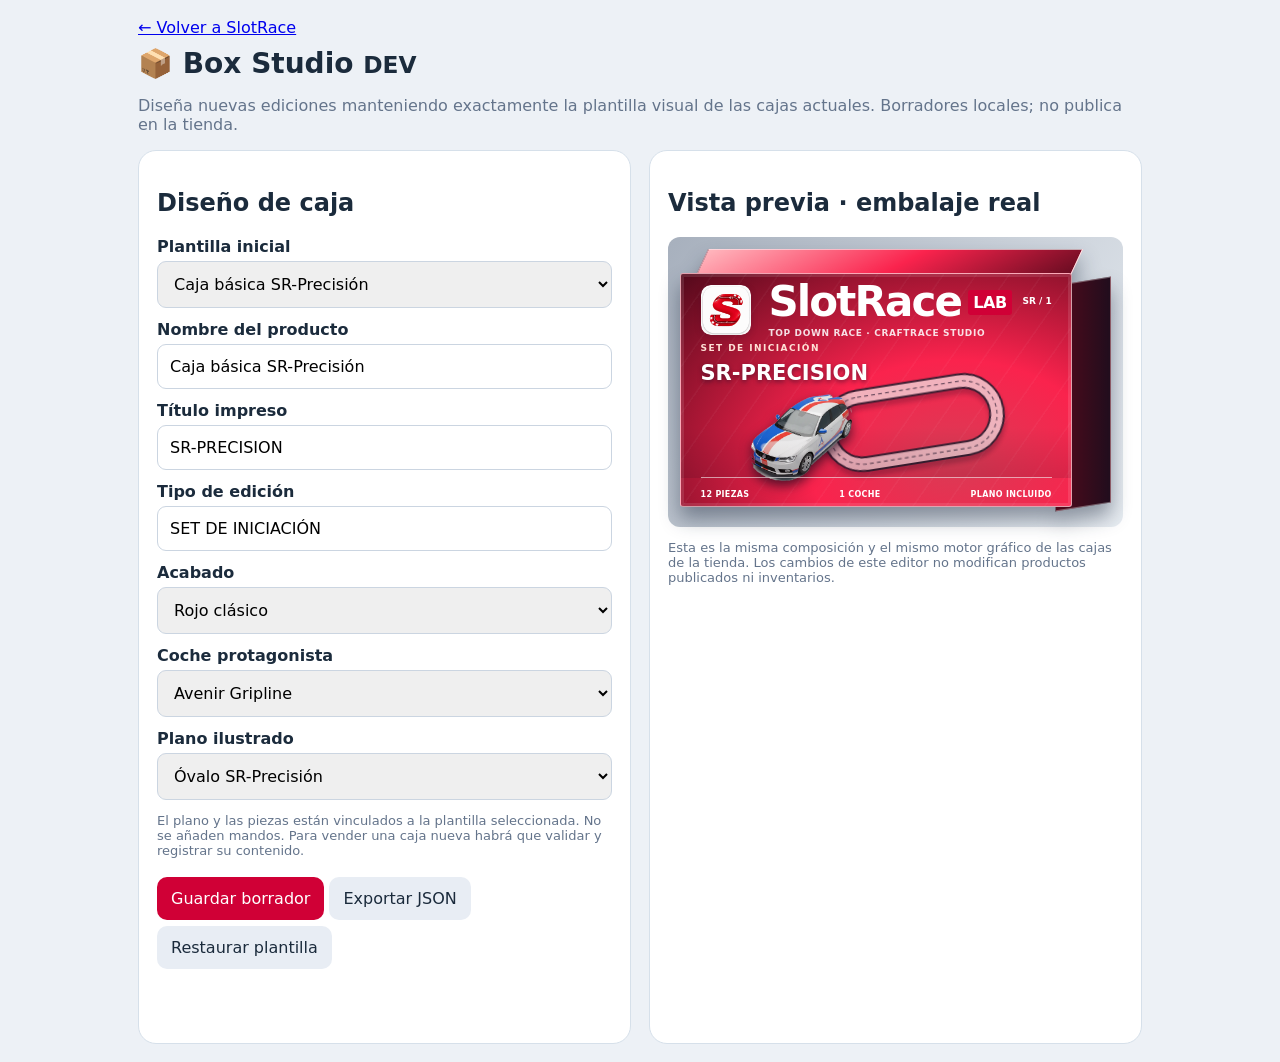
==== commit 48fee2ad: "Release DEV 0.15.38 unified SlotRace branding" ====
--- a/box-studio.html
+++ b/box-studio.html
@@ -1,5 +1,5 @@
-<!doctype html><html lang="es"><head><meta charset="utf-8"><meta name="viewport" content="width=device-width,initial-scale=1"><title>SlotRace · Box Studio DEV</title><link rel="stylesheet" href="./src/site.css?v=0.15.37"><style>
-html,body{height:auto!important;min-height:100%!important;overflow-x:hidden!important;overflow-y:auto!important;overscroll-behavior-y:auto!important}body{margin:0;background:#edf1f6;color:#1b2b3c;font-family:system-ui,-apple-system,sans-serif}.studio{max-width:1040px;margin:auto;padding:18px}.studio h1{font-size:28px;margin:10px 0}.studio p{color:#64748b}.studio-grid{display:grid;grid-template-columns:minmax(0,1fr) minmax(0,1fr);gap:18px}.studio-panel{background:white;border:1px solid #d6e0ea;border-radius:18px;padding:18px;min-width:0}.studio-panel label{display:block;font-weight:750;margin:12px 0 5px}.studio-panel input,.studio-panel select{box-sizing:border-box;width:100%;padding:12px;border:1px solid #cbd5e1;border-radius:9px;font:inherit}.studio-panel button,.studio-panel a{display:inline-block;padding:12px 14px;margin:6px 5px 0 0;border:0;border-radius:10px;background:#d00036;color:white;font-weight:750;text-decoration:none;font:inherit;cursor:pointer}.studio-panel button.secondary{background:#e8edf4;color:#1b2b3c}.studio-preview{height:290px;background:linear-gradient(125deg,#a7b0bd,#e8edf2);border-radius:12px;padding:12px}.studio-preview .sr-package{height:100%}.studio-note{font-size:13px}.studio-status{min-height:24px;font-weight:700;color:#0d7768}@media(max-width:720px){.studio{padding:12px}.studio-grid{display:flex;flex-direction:column;gap:12px}.studio-visual{order:-1;position:sticky;top:0;z-index:15;padding:10px 12px;box-shadow:0 8px 18px #152d4440}.studio-visual h2{font-size:16px;margin:2px 0 8px}.studio-visual .studio-note{display:none}.studio-preview{height:195px;padding:6px}.studio-controls{padding:14px}.studio h1{font-size:24px}.studio>p{font-size:14px;margin:6px 0 12px}.studio-visual .sr-package__brand{font-size:7px}}</style></head><body><main class="studio"><a href="./index.html?v=0.15.37">← Volver a SlotRace</a><h1>📦 Box Studio <small>DEV</small></h1><p>Diseña nuevas ediciones manteniendo exactamente la plantilla visual de las cajas actuales. Borradores locales; no publica en la tienda.</p><div class="studio-grid"><section class="studio-panel studio-controls"><h2>Diseño de caja</h2><label for="preset">Plantilla inicial</label><select id="preset"><option value="basic">Caja básica SR-Precisión</option><option value="rally">Open Rally Box</option></select><label for="name">Nombre del producto</label><input id="name" maxlength="70"><label for="short">Título impreso</label><input id="short" maxlength="32"><label for="kicker">Tipo de edición</label><input id="kicker" maxlength="36"><label for="theme">Acabado</label><select id="theme"><option value="red">Rojo clásico</option><option value="scarlet">Naranja rally</option></select><label for="car">Coche protagonista</label><select id="car"><option value="gripline">Avenir Gripline</option><option value="spark">Helix Spark</option></select><label for="plan">Plano ilustrado</label><select id="plan"><option value="oval">Óvalo SR-Precisión</option><option value="eight">Ocho con puente</option></select><p class="studio-note">El plano y las piezas están vinculados a la plantilla seleccionada. No se añaden mandos. Para vender una caja nueva habrá que validar y registrar su contenido.</p><button id="save">Guardar borrador</button><button id="export" class="secondary">Exportar JSON</button><button id="reset" class="secondary">Restaurar plantilla</button><p id="status" class="studio-status" role="status"></p></section><section class="studio-panel studio-visual"><h2>Vista previa · embalaje real</h2><div class="studio-preview" id="preview"></div><p class="studio-note">Esta es la misma composición y el mismo motor gráfico de las cajas de la tienda. Los cambios de este editor no modifican productos publicados ni inventarios.</p></section></div></main><script type="module">
+<!doctype html><html lang="es"><head><meta charset="utf-8"><meta name="viewport" content="width=device-width,initial-scale=1"><title>SlotRace · Box Studio DEV</title><link rel="stylesheet" href="./src/site.css?v=0.15.38"><style>
+html,body{height:auto!important;min-height:100%!important;overflow-x:hidden!important;overflow-y:auto!important;overscroll-behavior-y:auto!important}body{margin:0;background:#edf1f6;color:#1b2b3c;font-family:system-ui,-apple-system,sans-serif}.studio{max-width:1040px;margin:auto;padding:18px}.studio h1{font-size:28px;margin:10px 0}.studio p{color:#64748b}.studio-grid{display:grid;grid-template-columns:minmax(0,1fr) minmax(0,1fr);gap:18px}.studio-panel{background:white;border:1px solid #d6e0ea;border-radius:18px;padding:18px;min-width:0}.studio-panel label{display:block;font-weight:750;margin:12px 0 5px}.studio-panel input,.studio-panel select{box-sizing:border-box;width:100%;padding:12px;border:1px solid #cbd5e1;border-radius:9px;font:inherit}.studio-panel button,.studio-panel a{display:inline-block;padding:12px 14px;margin:6px 5px 0 0;border:0;border-radius:10px;background:#d00036;color:white;font-weight:750;text-decoration:none;font:inherit;cursor:pointer}.studio-panel button.secondary{background:#e8edf4;color:#1b2b3c}.studio-preview{height:290px;background:linear-gradient(125deg,#a7b0bd,#e8edf2);border-radius:12px;padding:12px}.studio-preview .sr-package{height:100%}.studio-note{font-size:13px}.studio-status{min-height:24px;font-weight:700;color:#0d7768}@media(max-width:720px){.studio{padding:12px}.studio-grid{display:flex;flex-direction:column;gap:12px}.studio-visual{order:-1;position:sticky;top:0;z-index:15;padding:10px 12px;box-shadow:0 8px 18px #152d4440}.studio-visual h2{font-size:16px;margin:2px 0 8px}.studio-visual .studio-note{display:none}.studio-preview{height:195px;padding:6px}.studio-controls{padding:14px}.studio h1{font-size:24px}.studio>p{font-size:14px;margin:6px 0 12px}.studio-visual .sr-package__brand{font-size:7px}}</style></head><body><main class="studio"><a href="./index.html?v=0.15.38">← Volver a SlotRace</a><h1>📦 Box Studio <small>DEV</small></h1><p>Diseña nuevas ediciones manteniendo exactamente la plantilla visual de las cajas actuales. Borradores locales; no publica en la tienda.</p><div class="studio-grid"><section class="studio-panel studio-controls"><h2>Diseño de caja</h2><label for="preset">Plantilla inicial</label><select id="preset"><option value="basic">Caja básica SR-Precisión</option><option value="rally">Open Rally Box</option></select><label for="name">Nombre del producto</label><input id="name" maxlength="70"><label for="short">Título impreso</label><input id="short" maxlength="32"><label for="kicker">Tipo de edición</label><input id="kicker" maxlength="36"><label for="theme">Acabado</label><select id="theme"><option value="red">Rojo clásico</option><option value="scarlet">Naranja rally</option></select><label for="car">Coche protagonista</label><select id="car"><option value="gripline">Avenir Gripline</option><option value="spark">Helix Spark</option></select><label for="plan">Plano ilustrado</label><select id="plan"><option value="oval">Óvalo SR-Precisión</option><option value="eight">Ocho con puente</option></select><p class="studio-note">El plano y las piezas están vinculados a la plantilla seleccionada. No se añaden mandos. Para vender una caja nueva habrá que validar y registrar su contenido.</p><button id="save">Guardar borrador</button><button id="export" class="secondary">Exportar JSON</button><button id="reset" class="secondary">Restaurar plantilla</button><p id="status" class="studio-status" role="status"></p></section><section class="studio-panel studio-visual"><h2>Vista previa · embalaje real</h2><div class="studio-preview" id="preview"></div><p class="studio-note">Esta es la misma composición y el mismo motor gráfico de las cajas de la tienda. Los cambios de este editor no modifican productos publicados ni inventarios.</p></section></div></main><script type="module">
 import {createSlotRaceBox} from "./src/box-factory.mjs";
 import {renderSlotRaceBoxArt} from "./src/box-art.mjs";
 const $=id=>document.getElementById(id);
--- a/src/site.css
+++ b/src/site.css
@@ -3097,3 +3097,8 @@
 /* Official SlotRace icon on collectible boxes. */
 .sr-package__emblem{display:flex;align-items:center;justify-content:center;overflow:hidden;background:transparent!important;color:transparent!important;padding:0!important}
 .sr-package__emblem img{display:block;width:100%;height:100%;object-fit:contain;border-radius:18%}
+
+/* Packaging masthead uses the same wordmark and LAB badge as the PWA. */
+.sr-package__wordmark{font-style:italic;font-weight:1000;letter-spacing:-.045em;display:flex;align-items:center;gap:clamp(3px,.6vw,7px);text-shadow:none}
+.sr-package__wordmark em{display:inline-block;font-style:italic;font-weight:950;font-size:.38em;letter-spacing:-.02em;line-height:1.2;background:#d00036;color:#fff;padding:.18em .32em;border-radius:.15em;vertical-align:middle;white-space:nowrap}
+.sr-package__brand small{letter-spacing:.07em}
